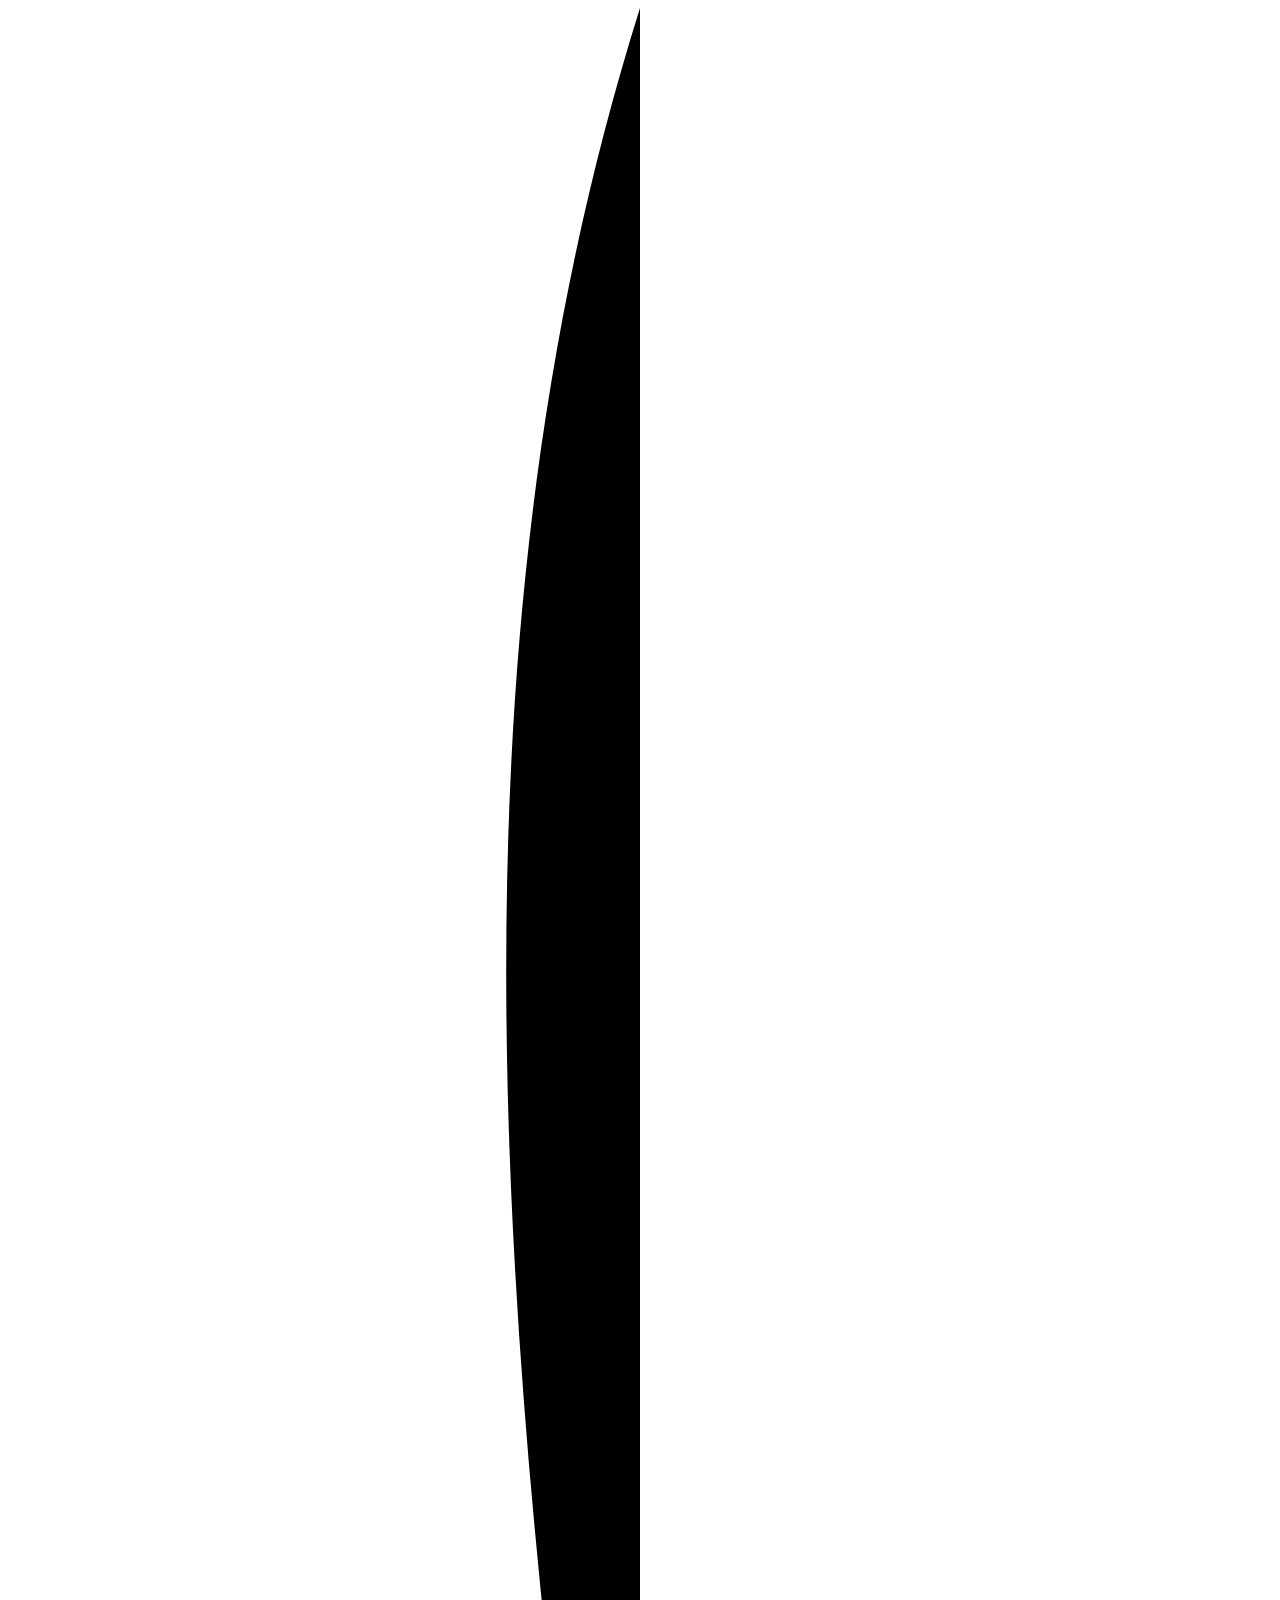
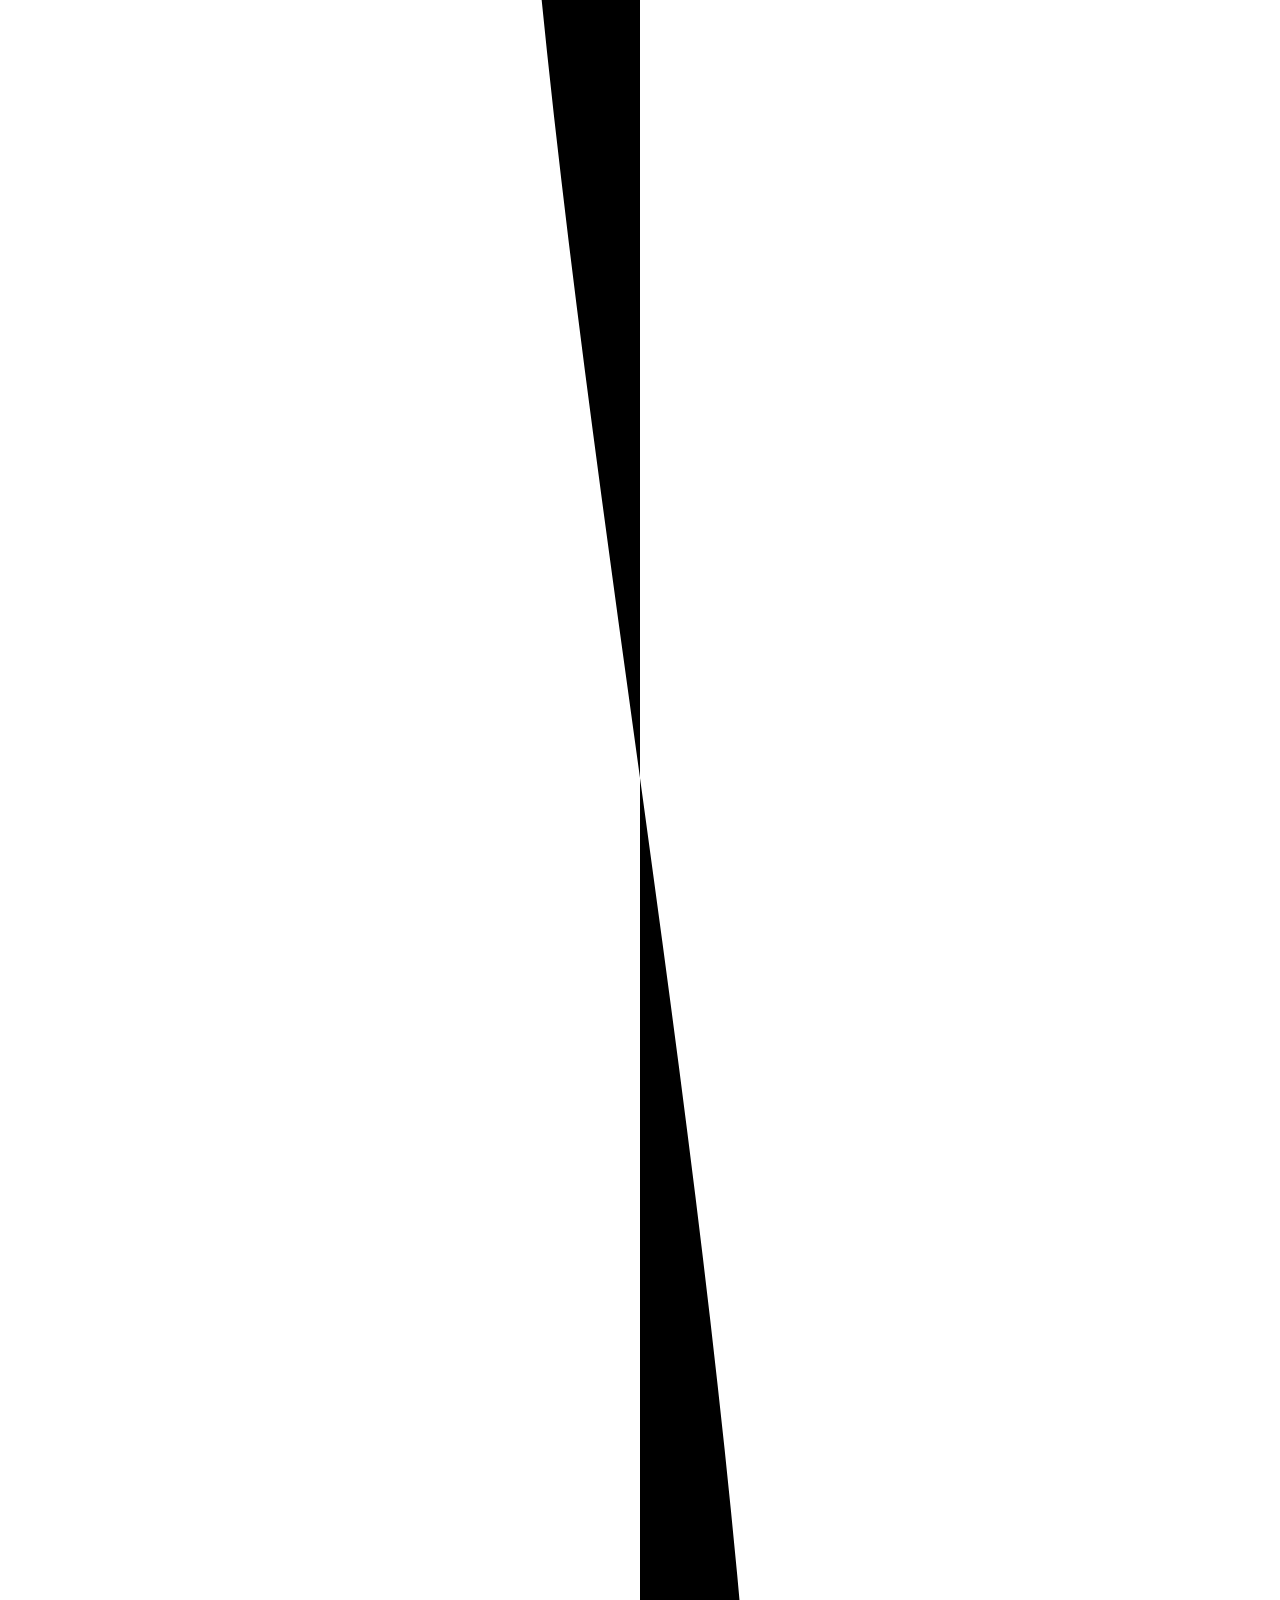
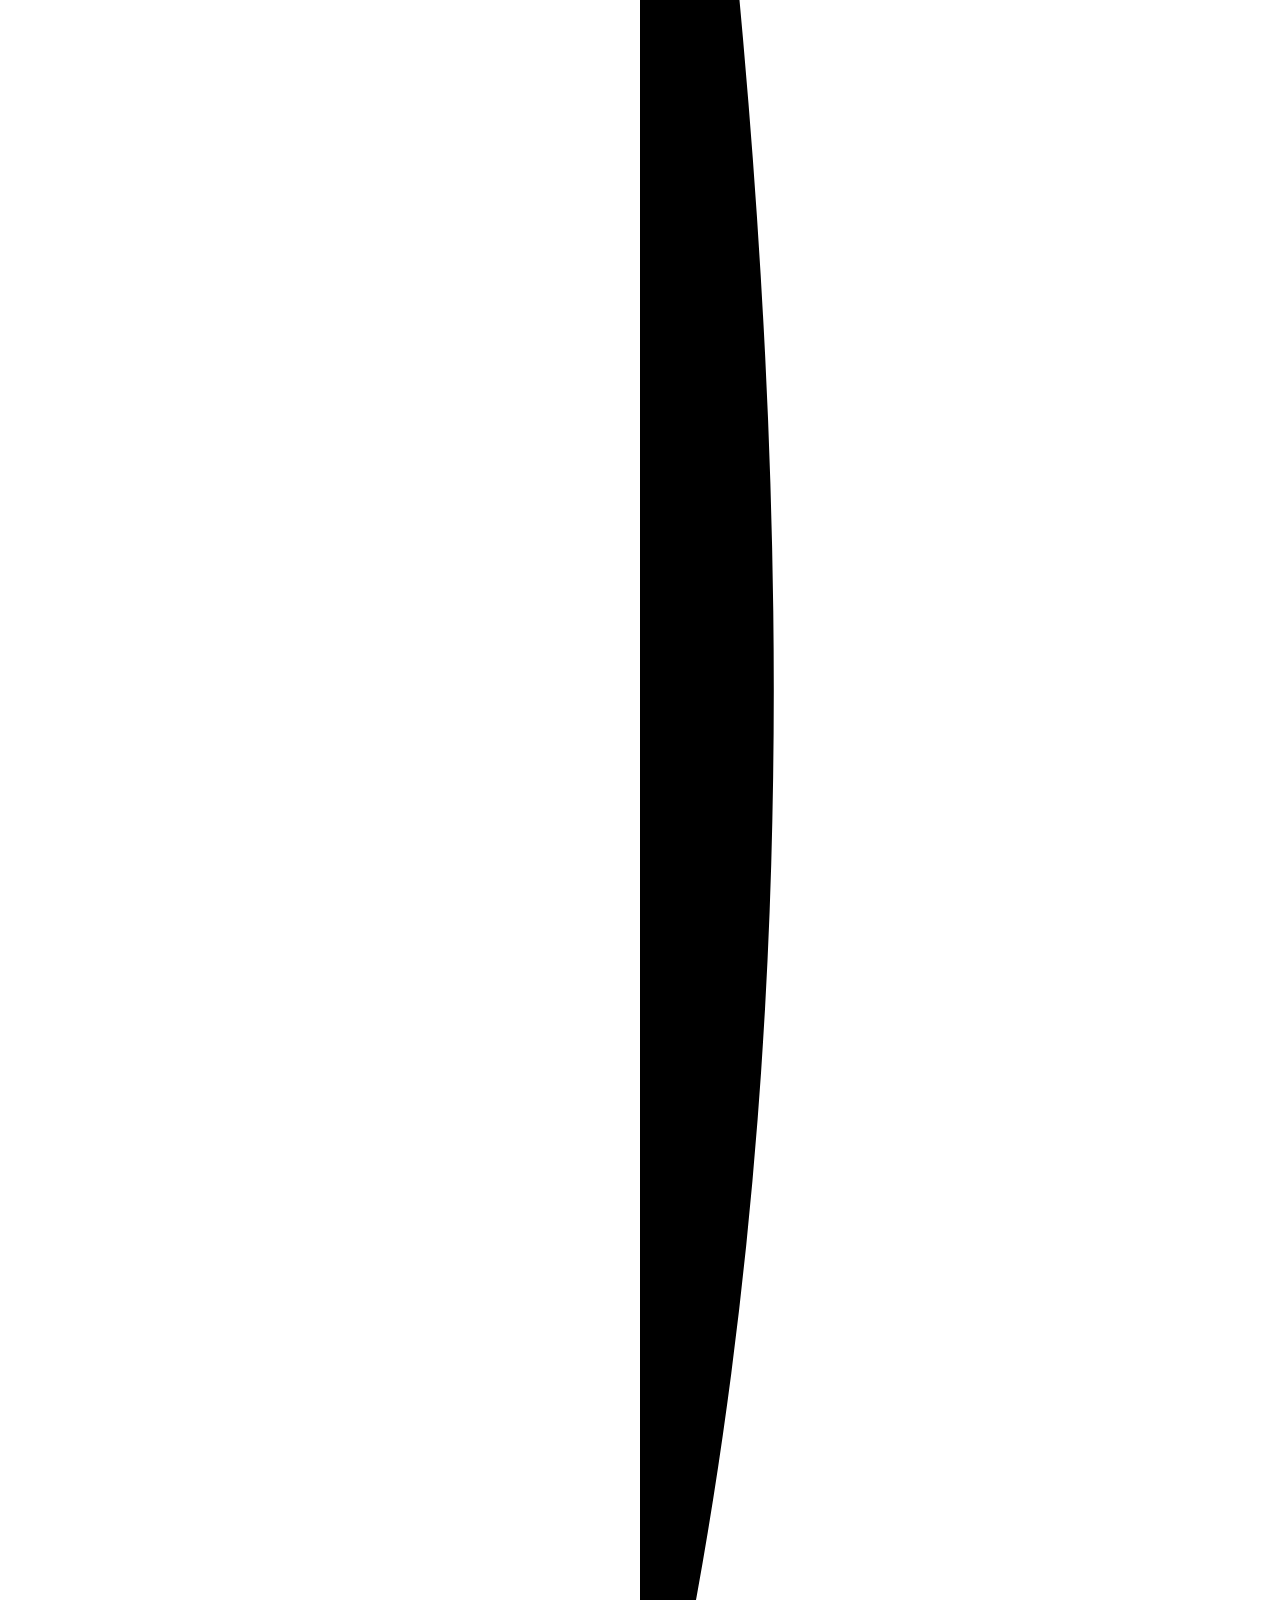
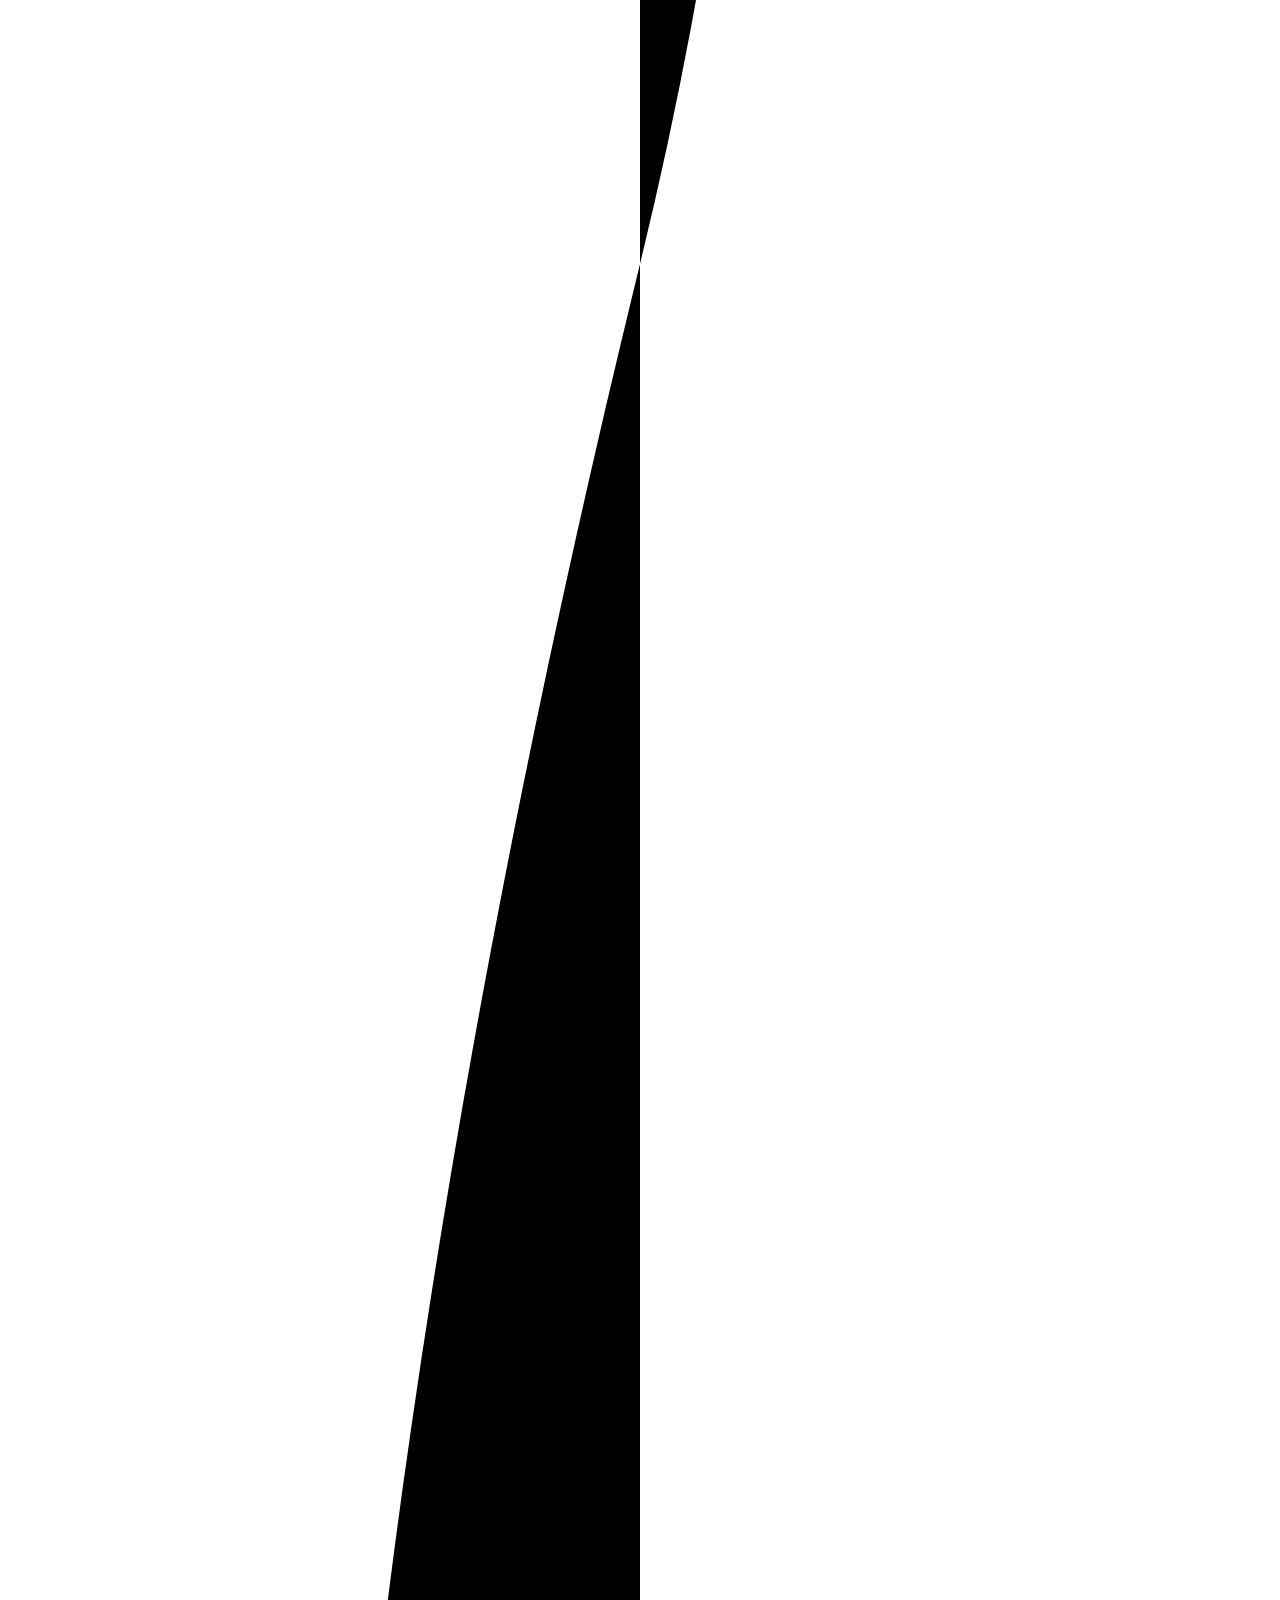
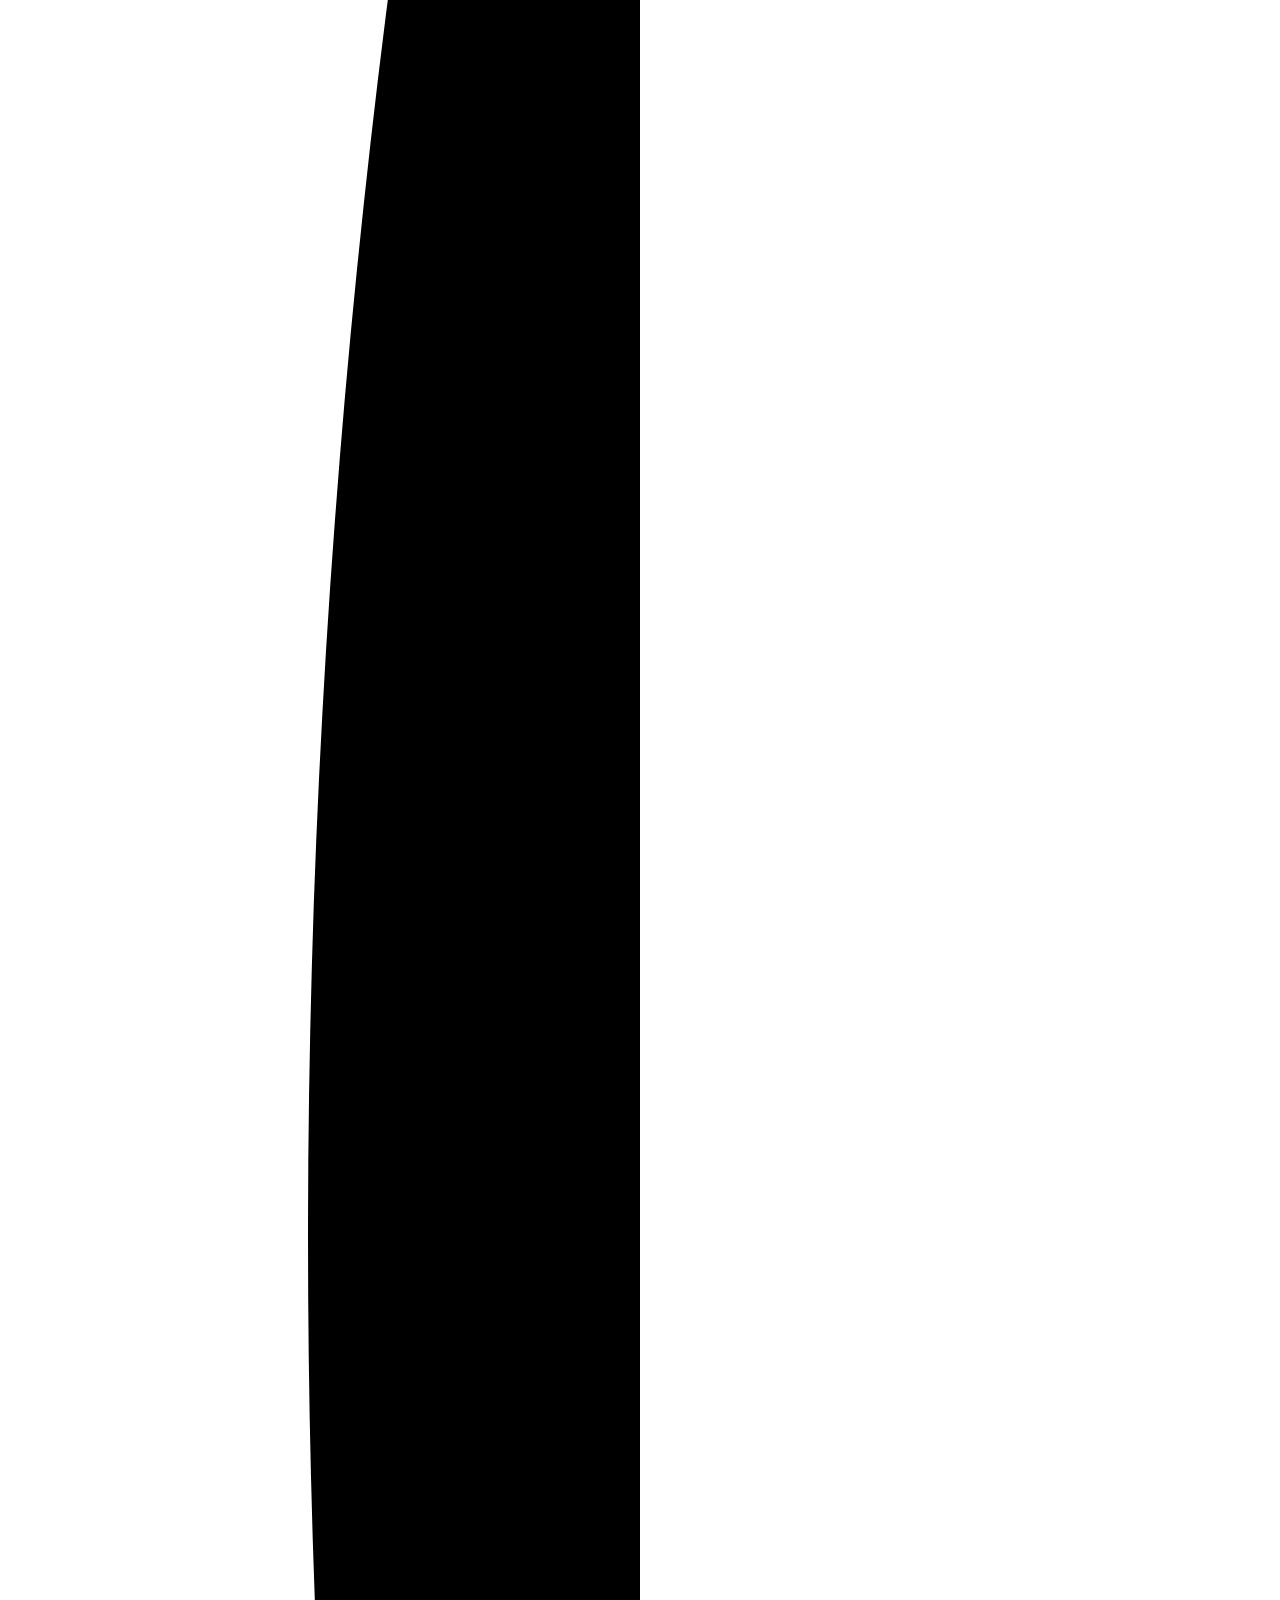
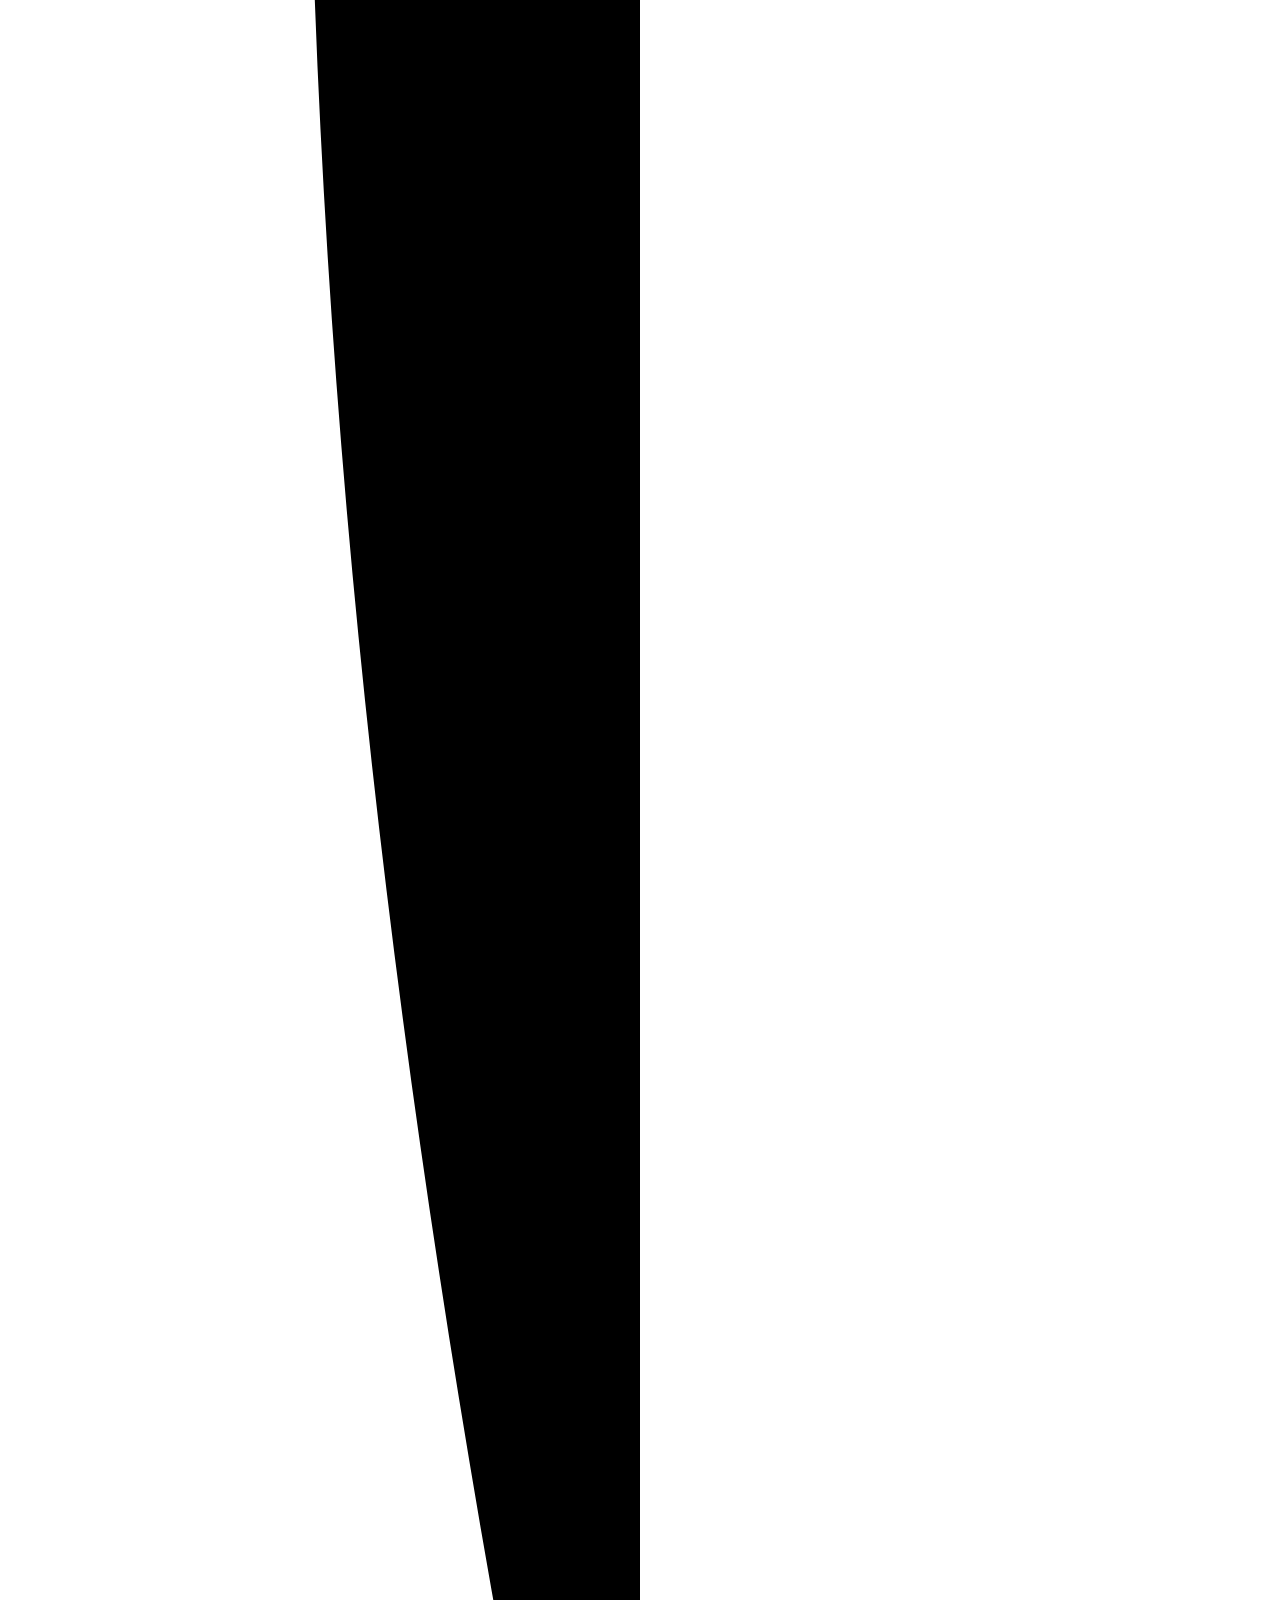
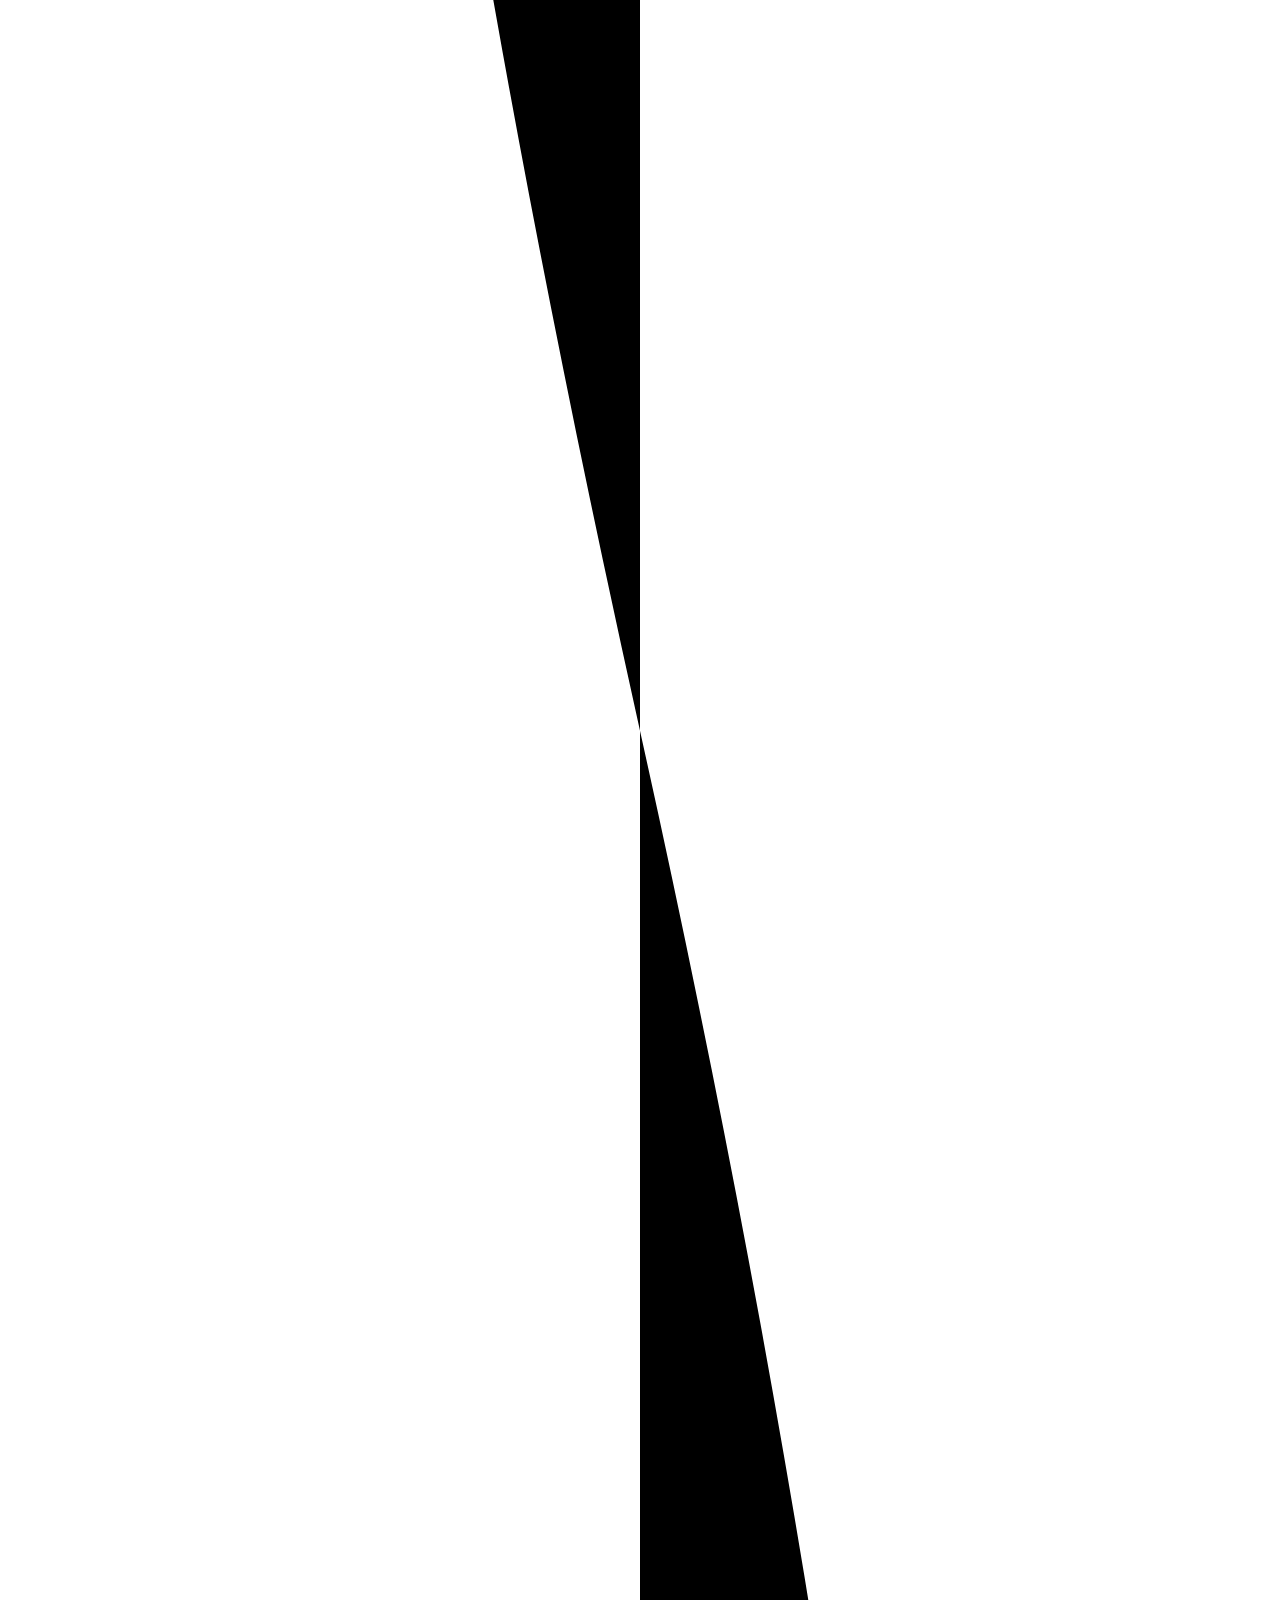
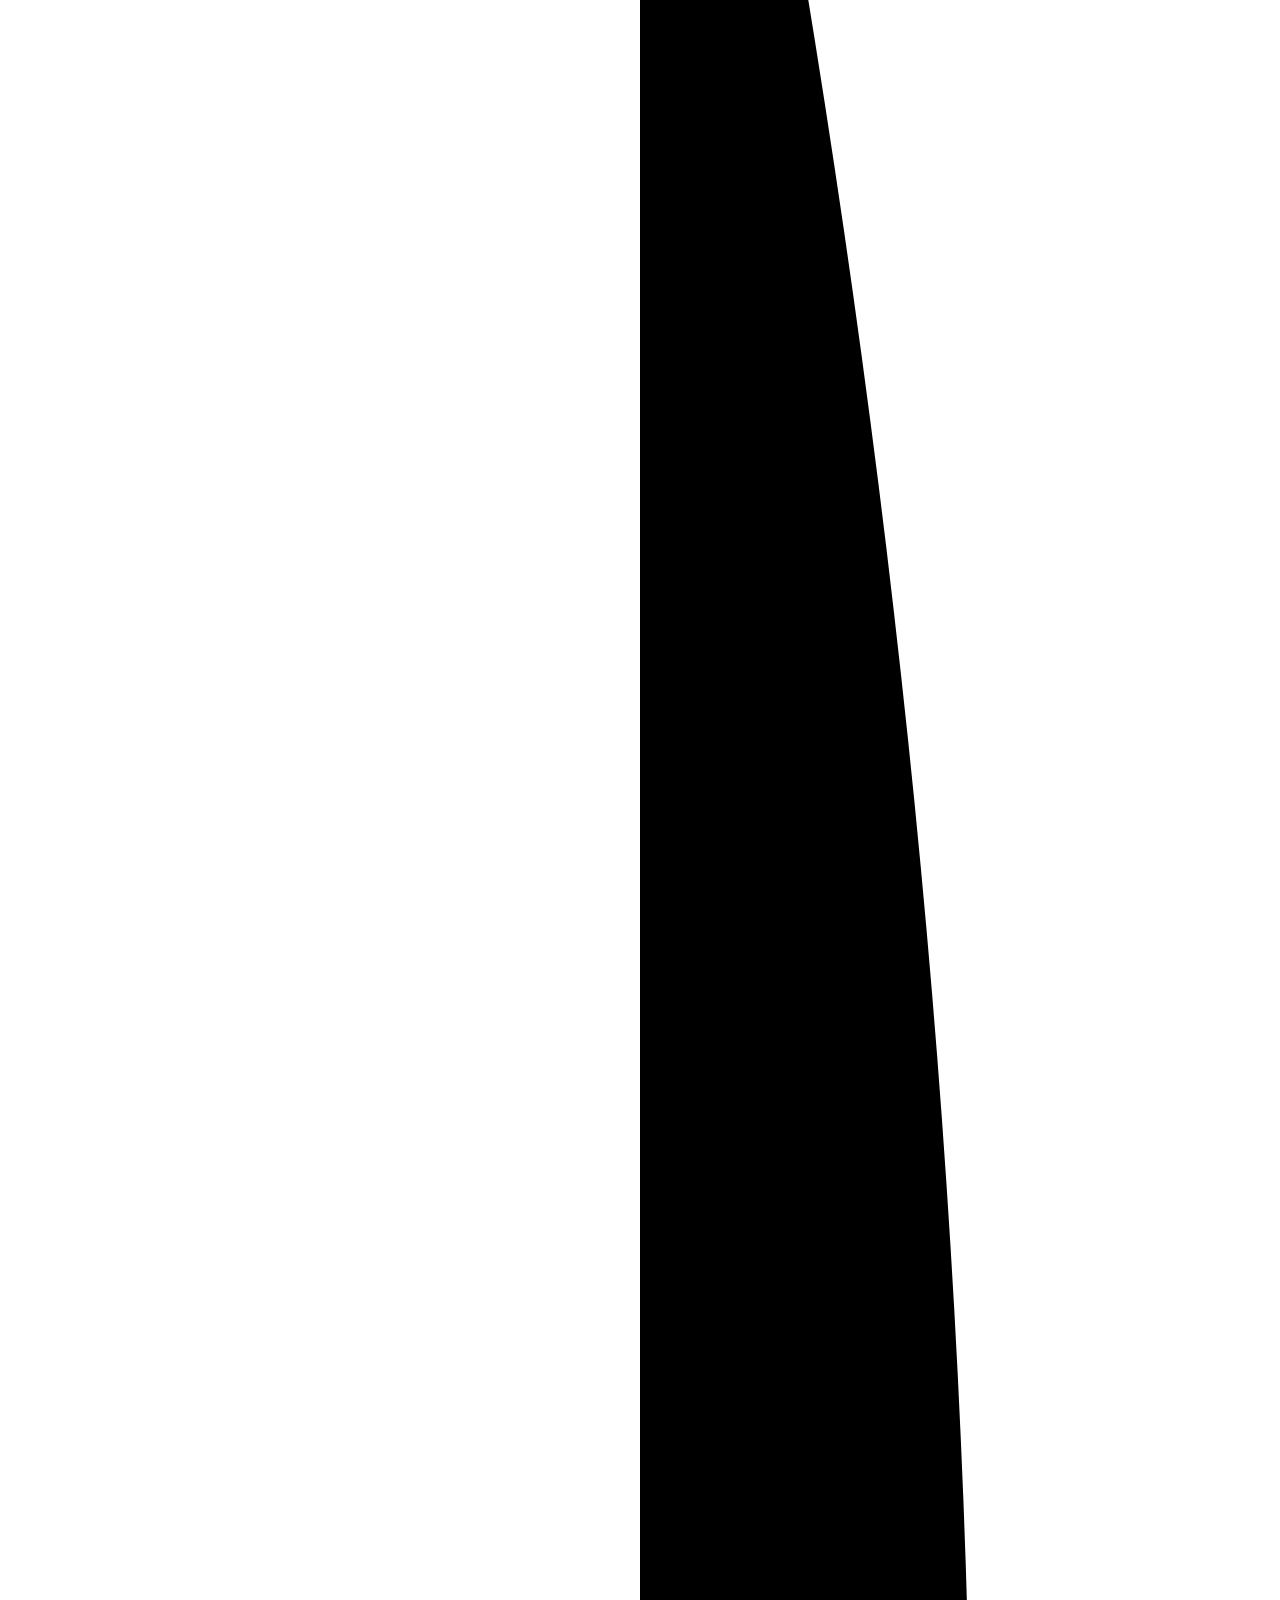
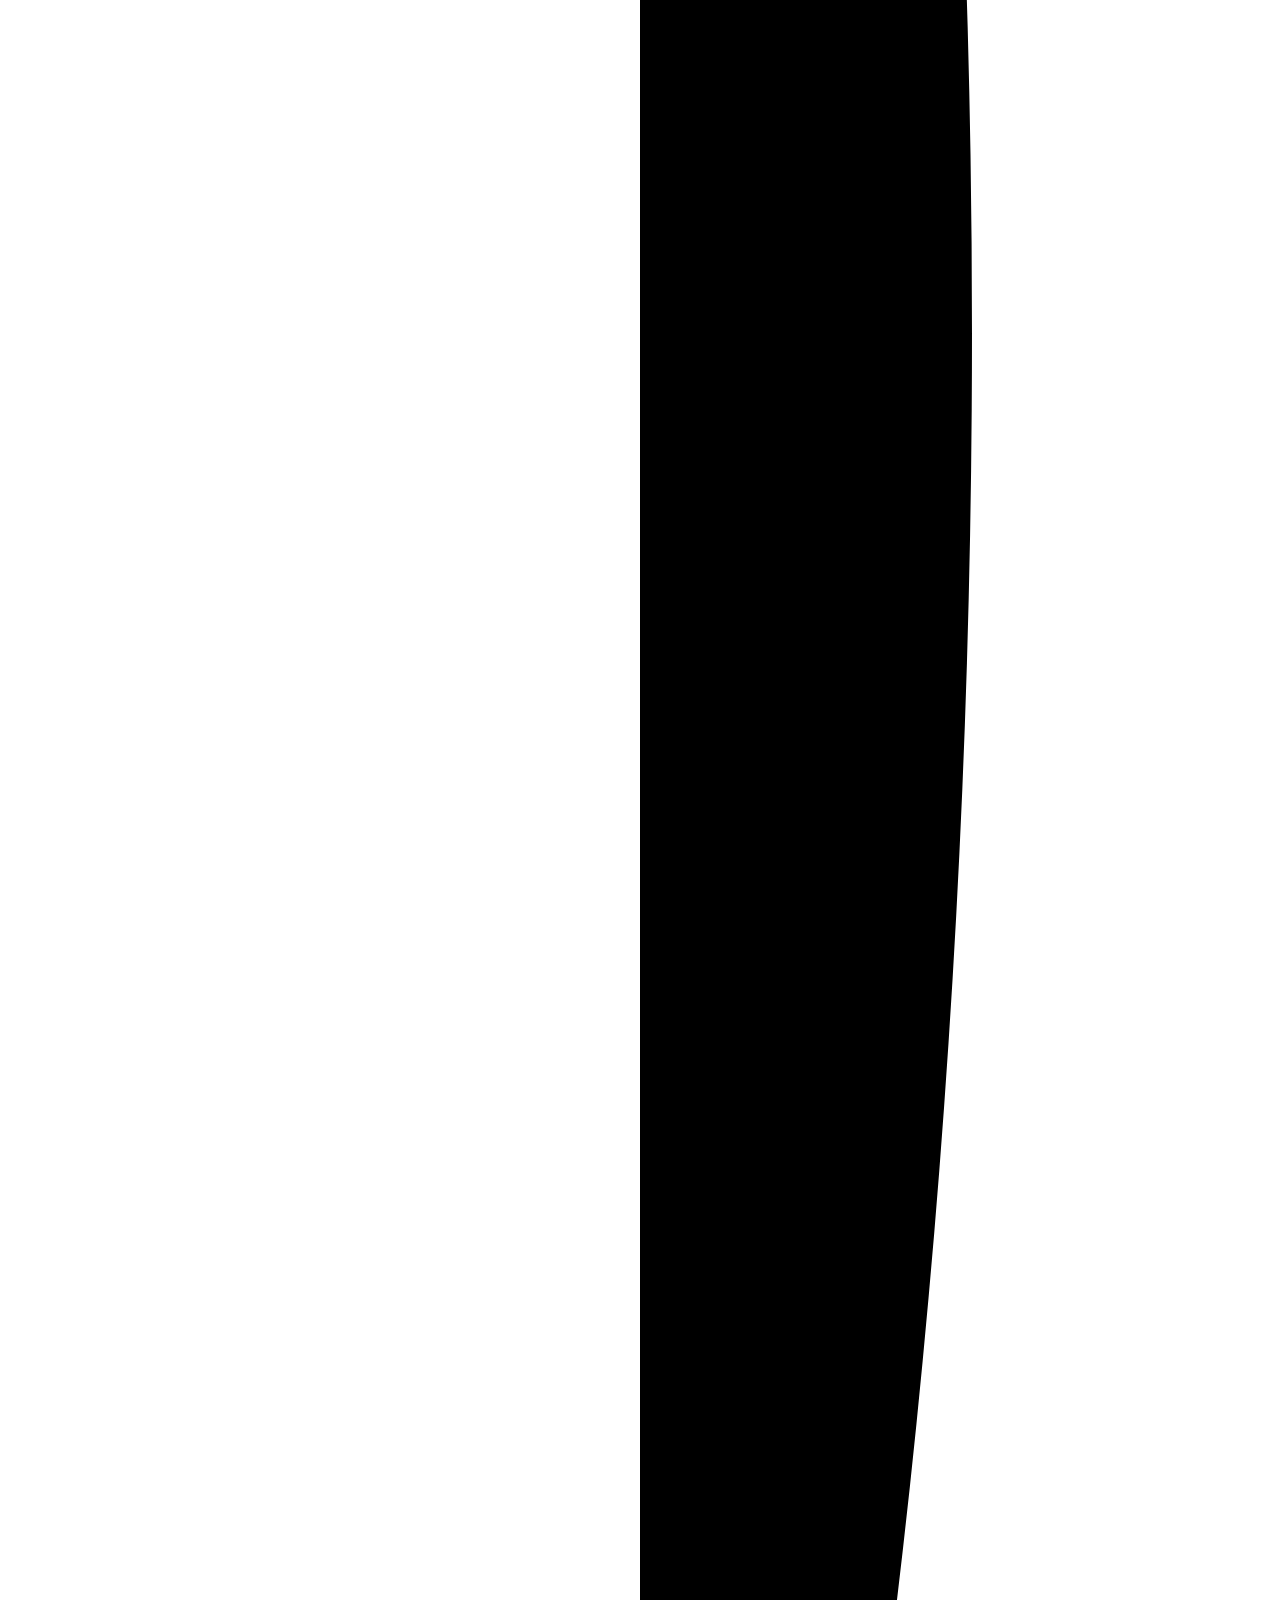
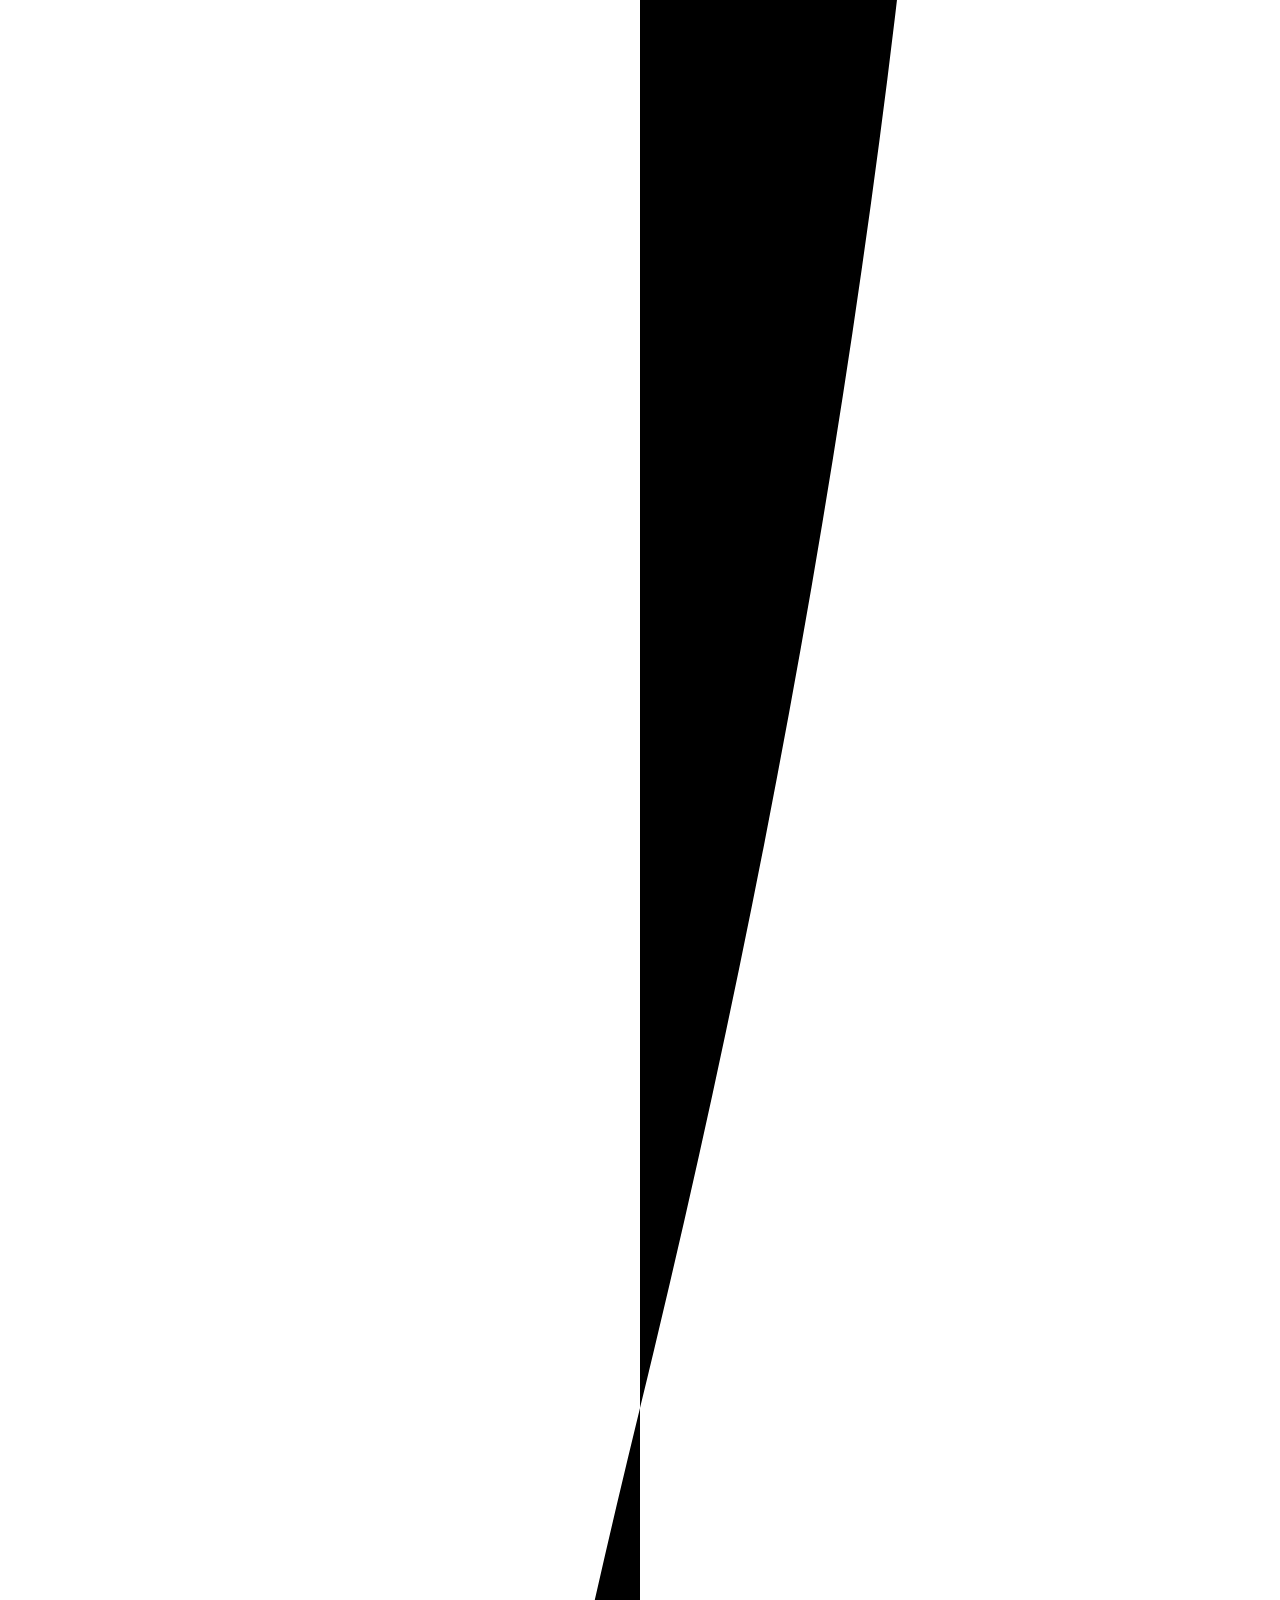
==== index.html @ bf812a59 "Add index.html" ====
<!doctype html>
<html lang="en-CA">
<head>
<meta charset="utf-8">
<meta name="robots" content="noindex, nofollow">
<meta name="viewport" content="width=device-width, initial-scale=1">
<title>Nutrition Coaching in Calgary | Rooted Nutrition</title>
<meta name="description" content="Personalized nutrition coaching in Calgary for weight, hormone health and nervous system regulation. In person or virtual. Book a free 20 minute call.">
<link rel="canonical" href="https://rootednutrition.co/">
<meta property="og:type" content="website">
<meta property="og:title" content="Nutrition Coaching in Calgary | Rooted Nutrition">
<meta property="og:description" content="Personalized nutrition coaching in Calgary for weight, hormone health and nervous system regulation. In person or virtual. Book a free 20 minute call.">
<meta property="og:url" content="https://rootednutrition.co/">
<meta property="og:locale" content="en_CA">
<meta property="og:site_name" content="Rooted Nutrition">
<meta property="og:image" content="https://rootednutrition.co/assets/img/og.jpg">
<meta property="og:image:width" content="1200">
<meta property="og:image:height" content="630">
<meta name="twitter:card" content="summary_large_image">
<meta name="theme-color" content="#1f4c25">
<link rel="icon" type="image/png" href="assets/img/favicon.png">
<script>document.documentElement.className = "js"; try { if (sessionStorage.getItem("rn-seen")) document.documentElement.className += " seen"; } catch (e) {}</script>
<link rel="preconnect" href="https://fonts.googleapis.com">
<link rel="preconnect" href="https://fonts.gstatic.com" crossorigin>
<link href="https://fonts.googleapis.com/css2?family=Fraunces:ital,opsz,wght,SOFT@0,9..144,300..700,0..100;1,9..144,300..700,0..100&family=Montserrat:wght@400;500;600;700&display=swap" rel="stylesheet">
<link rel="stylesheet" href="assets/css/site.css?v=1791506618">
<script type="application/ld+json">
{"@context": "https://schema.org", "@type": "LocalBusiness", "@id": "https://rootednutrition.co/#business", "name": "Rooted Nutrition",
 "description": "Personalized holistic nutrition coaching for weight management, hormone health and nervous system regulation. In person in Calgary or virtual.",
 "url": "https://rootednutrition.co/", "telephone": "+1-403-975-5525", "email": "info@rootednutrition.co",
 "address": {"@type": "PostalAddress", "streetAddress": "7777 Macleod Trail SW Unit 140", "addressLocality": "Calgary", "addressRegion": "AB", "addressCountry": "CA"},
 "areaServed": [{"@type": "City", "name": "Calgary"}, {"@type": "AdministrativeArea", "name": "Alberta"}],
 "founder": {"@type": "Person", "name": "Dayna Kadri", "jobTitle": "Certified Holistic Nutritional Consultant"},
 "sameAs": ["https://www.instagram.com/rootednutrition_co/", "https://stan.store/rootednutrition_co"]}
</script>
</head>
<body class="is-home">

<svg width="0" height="0" style="position:absolute" aria-hidden="true">
  <symbol id="leaf" viewBox="0 0 100 70"><path d="M2 62C4 28 34 4 98 2c-2 40-34 66-80 62-6 0-11-1-16-2z"/><path d="M10 60C40 44 66 26 92 8" fill="none" stroke="var(--leaf-vein, rgba(0,0,0,.18))" stroke-width="2.4" stroke-linecap="round"/></symbol>
  <symbol id="arrow" viewBox="0 0 24 24"><path d="M5 12h14M13 6l6 6-6 6" fill="none" stroke="currentColor" stroke-width="1.8" stroke-linecap="round" stroke-linejoin="round"/></symbol>
  <symbol id="check" viewBox="0 0 24 24"><path d="M5 12.5l4.5 4.5L19 7.5" fill="none" stroke="currentColor" stroke-width="2.2" stroke-linecap="round" stroke-linejoin="round"/></symbol>
</svg>

<div class="root" aria-hidden="true">
  <svg class="root__line" viewBox="0 0 60 1000" preserveAspectRatio="none"><path vector-effect="non-scaling-stroke" d="M30 0C8 70 52 150 30 240S10 400 30 490s22 170 0 260 -18 170 0 250"/></svg>
  <svg class="root__leaf root__leaf--1"><use href="#leaf"/></svg><svg class="root__leaf root__leaf--2"><use href="#leaf"/></svg><svg class="root__leaf root__leaf--3"><use href="#leaf"/></svg><svg class="root__leaf root__leaf--4"><use href="#leaf"/></svg><svg class="root__leaf root__leaf--5"><use href="#leaf"/></svg>
</div>
<div class="loader" aria-hidden="true"><img src="assets/img/logo.png" alt="" width="579" height="267"></div>
<a class="skip" href="#main">Skip to content</a>

<header class="nav">
  <i class="nav__progress" aria-hidden="true"></i>
  <div class="wrap nav__in">
    <a class="nav__logo" href="index.html" aria-label="Rooted Nutrition home"><img src="assets/img/logo-green-leaf.png" alt="Rooted Nutrition" width="591" height="278"></a>
    <nav class="nav__links" aria-label="Primary"><a href="the-rooted-approach/index.html">The Rooted Approach</a><a href="services/index.html">Services</a><a href="guides/index.html">Guides</a><a href="about/index.html">About</a><a href="pricing-faq/index.html">Pricing and FAQ</a></nav>
    <a class="btn btn--solid nav__cta magnetic" href="book/index.html" data-book>Book a free call</a>
    <button class="nav__burger" aria-label="Open menu" aria-expanded="false"><span></span><span></span></button>
  </div>
</header>

<main id="main">

<section class="hero" id="top">
  <div class="wrap hero__grid">
    <div class="hero__copy">
      <h1><span class="eyebrow" data-fade>Holistic nutrition coaching in Calgary and virtual</span><span data-split>Rooted in <em>nourishment,</em> regulated from <em>within.</em></span></h1>
      <p class="lede" data-fade>Personalized nutrition for weight, hormones and a calmer nervous system.</p>
      <div class="hero__cta" data-fade>
        <a class="btn btn--solid btn--lg magnetic" href="book/index.html" data-book>Book a free 20 minute call <svg><use href="#arrow"/></svg></a>
        <a class="btn btn--ghost btn--lg" href="https://stan.store/rootednutrition_co/p/free-cortisol-selfassessment-quiz-" target="_blank" rel="noopener">Take the stress quiz</a>
      </div>
      <ul class="hero__trust" data-fade>
        <li><strong>7 years</strong> in practice</li><li><strong>NNCP, CHNC</strong> certified</li><li><strong>In person</strong> or virtual</li>
      </ul>
    </div>
    <div class="stage" aria-hidden="true">
      <div class="stage__halo"></div>
      <div class="plate plate--main" data-spin=".1"><img src="https://images.unsplash.com/photo-1684160244466-b89ef03b7638?auto=format&fit=crop&w=760&h=760&q=72" alt="" decoding="async" width="760" height="760" style="scale:1.1;translate:0% 0%"></div>
      <div class="stage__orbit" data-spin=".06"><div class="plate orb orb--0" ><img src="https://images.unsplash.com/photo-1573066778058-03dbee2c5a0c?auto=format&fit=crop&w=360&h=360&q=72" alt="" decoding="async" width="360" height="360" style="scale:2.04;translate:-2% 3.5%"></div><div class="plate orb orb--1" ><img src="https://images.unsplash.com/photo-1706362099931-c76fa6ca67e3?auto=format&fit=crop&w=360&h=360&q=72" alt="" decoding="async" width="360" height="360" style="scale:1.32;translate:-1% 1%"></div><div class="plate orb orb--2" ><img src="https://images.unsplash.com/photo-1653192317885-b175cdd33f88?auto=format&fit=crop&w=360&h=360&q=72" alt="" decoding="async" width="360" height="360" style="scale:1.13;translate:0% -2%"></div></div>
      <div class="plate plate--bowl" data-spin="-.16" data-float="60"><img src="https://images.unsplash.com/photo-1729769218931-435e9a261149?auto=format&fit=crop&w=600&h=600&q=72" alt="" loading="lazy" decoding="async" width="600" height="600" style="scale:1.16;translate:0% 0%"></div>
      <svg class="stage__leaf stage__leaf--a" data-float="-70"><use href="#leaf"/></svg>
      <svg class="stage__leaf stage__leaf--b" data-float="90"><use href="#leaf"/></svg>
      <div class="chip"><span></span>Rooted in nourishment</div>
    </div>
  </div>
</section>
<div class="marquee" aria-hidden="true"><div class="marquee__track"><span>Weight management</span><span>Hormonal health</span><span>Digestive and gut health</span><span>Blood sugar regulation</span><span>Stress and nervous system</span><span>Energy and sleep</span><span>Healthy aging</span></div></div>


<section class="slice" data-slice>
  <div class="slice__stage">
    <p class="eyebrow slice__label">Beyond the meal plan</p>
    <div class="slice__text"><h2>If a calorie deficit was all it took, you would already be there.</h2><p>So we look deeper.</p></div>
    <div class="slice__fruit" aria-hidden="true"><div class="wedge wedge--tl"><img src="https://images.unsplash.com/photo-1573066778058-03dbee2c5a0c?auto=format&fit=crop&w=640&h=640&q=72" alt="" decoding="async" width="640" height="640" style="scale:2.04;translate:-2% 3.5%"></div><div class="wedge wedge--tr"><img src="https://images.unsplash.com/photo-1573066778058-03dbee2c5a0c?auto=format&fit=crop&w=640&h=640&q=72" alt="" decoding="async" width="640" height="640" style="scale:2.04;translate:-2% 3.5%"></div><div class="wedge wedge--bl"><img src="https://images.unsplash.com/photo-1573066778058-03dbee2c5a0c?auto=format&fit=crop&w=640&h=640&q=72" alt="" decoding="async" width="640" height="640" style="scale:2.04;translate:-2% 3.5%"></div><div class="wedge wedge--br"><img src="https://images.unsplash.com/photo-1573066778058-03dbee2c5a0c?auto=format&fit=crop&w=640&h=640&q=72" alt="" decoding="async" width="640" height="640" style="scale:2.04;translate:-2% 3.5%"></div><i class="slice__knife"></i><i class="slice__knife slice__knife--h"></i></div>
  </div>
</section>

<section class="approach" id="approach">
  <div class="wrap approach__grid">
    <div class="approach__copy">
      <p class="eyebrow eyebrow--light" data-fade>The Rooted Approach</p>
      <h2 data-split>Wellness is more than what you eat.</h2>
      <p data-fade>Nutrition, stress, your nervous system and your lifestyle are connected. We work on them together.</p>
      <p class="approach__detail" id="orbitText" aria-live="polite">Select an area to see how it fits.</p>
      <a class="btn btn--cream" href="the-rooted-approach/index.html" data-fade>Explore the approach <svg><use href="#arrow"/></svg></a>
    </div>
    <div class="orbit" role="group" aria-label="The four connected areas of the Rooted Approach" data-fade>
      <div class="orbit__ring"></div>
      <div class="plate orbit__core" data-spin=".12"><img src="https://images.unsplash.com/photo-1729769218931-435e9a261149?auto=format&fit=crop&w=700&h=700&q=72" alt="" decoding="async" width="700" height="700" style="scale:1.16;translate:0% 0%"></div>
      <button class="orbit__node orbit__node--n" data-t="What you eat, how much, and when. We look for what is missing first.">Nutrition</button>
      <button class="orbit__node orbit__node--e" data-t="Stress changes appetite, cravings and digestion. Your plan has to work on hard days too.">Stress</button>
      <button class="orbit__node orbit__node--s" data-t="A body that feels safe digests, sleeps and recovers better.">Nervous system</button>
      <button class="orbit__node orbit__node--w" data-t="Sleep, movement, work and family. Built around the life you actually live.">Lifestyle</button>
    </div>
  </div>
</section>

<section class="steps ">
  <div class="wrap">
    <div class="sec-head"><p class="eyebrow" data-fade>How we approach nutrition</p><h2 data-split>Three things we do differently</h2></div>
    <div class="steps__grid"><article class="step" data-card><span class="step__n">01</span><h3>Your goal, and what is in the way</h3><p>Nutrition, sleep, stress and lifestyle, looked at together.</p></article><article class="step" data-card><span class="step__n">02</span><h3>Less is not always more</h3><p>We find what is missing before taking anything away.</p></article><article class="step" data-card><span class="step__n">03</span><h3>Life happens. We make it work.</h3><p>No perfection required. Just steady progress.</p></article></div>
  </div>
</section>
<div class="roll" aria-hidden="true"><div class="plate roll__item roll__item--0" ><img src="https://images.unsplash.com/photo-1706362099931-c76fa6ca67e3?auto=format&fit=crop&w=420&h=420&q=72" alt="" loading="lazy" decoding="async" width="420" height="420" style="scale:1.32;translate:-1% 1%"></div><div class="plate roll__item roll__item--1" ><img src="https://images.unsplash.com/photo-1729769218931-435e9a261149?auto=format&fit=crop&w=420&h=420&q=72" alt="" loading="lazy" decoding="async" width="420" height="420" style="scale:1.16;translate:0% 0%"></div><div class="plate roll__item roll__item--2" ><img src="https://images.unsplash.com/photo-1653192317885-b175cdd33f88?auto=format&fit=crop&w=420&h=420&q=72" alt="" loading="lazy" decoding="async" width="420" height="420" style="scale:1.13;translate:0% -2%"></div><div class="plate roll__item roll__item--3" ><img src="https://images.unsplash.com/photo-1684160244466-b89ef03b7638?auto=format&fit=crop&w=420&h=420&q=72" alt="" loading="lazy" decoding="async" width="420" height="420" style="scale:1.1;translate:0% 0%"></div><div class="plate roll__item roll__item--4" ><img src="https://images.unsplash.com/photo-1756361945824-a56f4e1aa5ac?auto=format&fit=crop&w=420&h=420&q=72" alt="" loading="lazy" decoding="async" width="420" height="420" style="scale:1.56;translate:8.5% -3%"></div></div>

<section class="support" id="support">
  <div class="wrap support__grid">
    <div class="support__intro">
      <p class="eyebrow" data-fade>What may need support</p>
      <h2 data-split>Where would you like to start?</h2>
      <div class="support__result" id="supportResult" aria-live="polite" data-fade>
        <p class="support__count"><span id="supportCount">0</span> selected</p>
        <p id="supportMsg">Tap anything that sounds like you.</p>
        <a class="btn btn--solid magnetic" href="book/index.html" data-book>Book an initial assessment <svg><use href="#arrow"/></svg></a>
      </div>
    </div>
    <div class="support__list"><button class="pick" aria-pressed="false" data-m="meal structure and protein" data-card><span class="pick__box"><svg><use href="#check"/></svg></span><b>Weight management and metabolic health</b></button><button class="pick" aria-pressed="false" data-m="the patterns that influence your hormones" data-card><span class="pick__box"><svg><use href="#check"/></svg></span><b>Hormonal health</b></button><button class="pick" aria-pressed="false" data-m="how your digestion responds to what and when you eat" data-card><span class="pick__box"><svg><use href="#check"/></svg></span><b>Digestive and gut health</b></button><button class="pick" aria-pressed="false" data-m="balanced meals for steadier energy" data-card><span class="pick__box"><svg><use href="#check"/></svg></span><b>Blood sugar regulation</b></button><button class="pick" aria-pressed="false" data-m="daily practices that calm your system" data-card><span class="pick__box"><svg><use href="#check"/></svg></span><b>Stress and nervous system regulation</b></button><button class="pick" aria-pressed="false" data-m="evening routines and meal timing" data-card><span class="pick__box"><svg><use href="#check"/></svg></span><b>Energy and sleep</b></button><button class="pick" aria-pressed="false" data-m="foundations for strength and vitality" data-card><span class="pick__box"><svg><use href="#check"/></svg></span><b>Healthy aging and longevity</b></button></div>
  </div>
</section>

<section class="services ">
  <div class="wrap">
    <div class="sec-head"><p class="eyebrow" data-fade>Ways to work together</p><h2 data-split>Start with a clear picture</h2></div>
    
<div class="services__grid">
  <article class="card" data-card>
    <span class="card__tag">Step one</span><h3>Initial Assessment</h3>
    <p>A deep dive into your health history, nutrition and goals.</p>
    <div class="card__inc"><span>Included</span><b>The Rooted Kickstart</b><p>Your foundation meal plan.</p></div>
    <p class="card__price"><b>$140</b> · 60 minutes</p>
    <a class="btn btn--solid" href="services/initial-assessment/index.html">See what is included</a>
  </article>
  <article class="card card--feature" data-card>
    <span class="card__tag">The next step</span><h3>1:1 Coaching</h3>
    <p>Targeted support toward a specific goal.</p>
    <ul class="card__list"><li><svg><use href="#check"/></svg>Weekly or biweekly</li><li><svg><use href="#check"/></svg>Three month bundle</li><li><svg><use href="#check"/></svg>Virtual or in person</li></ul>
    <a class="btn btn--cream" href="services/one-on-one-coaching/index.html">How coaching works</a>
  </article>
  <article class="card" data-card>
    <span class="card__tag">For groups and teams</span><h3>Workshops and Corporate Wellness</h3>
    <p>Women's health workshops and workplace lunch and learns.</p>
    <ul class="card__list"><li><svg><use href="#check"/></svg>Nutrition and hormones</li><li><svg><use href="#check"/></svg>Stress and weight management</li></ul>
    <a class="btn btn--ghost" href="workshops-corporate-wellness/index.html">Explore sessions</a>
  </article>
</div>
  </div>
</section>

<section class="shop" id="shop">
  <div class="wrap shop__head"><div><p class="eyebrow" data-fade>Guides and programs</p><h2 data-split>Start on your own time</h2></div>
    <a class="link" href="guides/index.html" data-fade>See all guides <svg><use href="#arrow"/></svg></a></div>
  <div class="shop__rail" data-drag><a class="prod" href="https://stan.store/rootednutrition_co/p/get-the-rooted-reset" target="_blank" rel="noopener" data-card>
      <div class="prod__img"><img src="https://assets.stanwith.me/live/msc/27889824/jav2q/rootedsignaturepicture.jpg" alt="The 28-Day Rooted Reset" loading="lazy" decoding="async" width="600" height="600"></div>
      <p class="prod__tag">Signature program</p><h3>The 28-Day Rooted Reset</h3><span class="prod__price">CA$79.99</span></a><a class="prod" href="https://stan.store/rootednutrition_co/p/get-the-7day-cortisol-reset-now" target="_blank" rel="noopener" data-card>
      <div class="prod__img"><img src="https://assets.stanwith.me/live/msc/27889824/cmu7v/stanmealplancover.jpg" alt="The 7-Day Rooted Kickstart Plan" loading="lazy" decoding="async" width="600" height="600"></div>
      <p class="prod__tag">Signature program</p><h3>The 7-Day Rooted Kickstart Plan</h3><span class="prod__price">CA$27.99</span></a><a class="prod" href="https://stan.store/rootednutrition_co/p/30-nervous-system--stress-reducing-recipes" target="_blank" rel="noopener" data-card>
      <div class="prod__img"><img src="https://assets.stanwith.me/live/msc/27889824/nfkq8/raspberrychiaseedpudding.jpg" alt="30 Stress Supporting Recipes" loading="lazy" decoding="async" width="600" height="600"></div>
      <p class="prod__tag">Recipes</p><h3>30 Stress Supporting Recipes</h3><span class="prod__price">CA$32.99</span></a><a class="prod" href="https://stan.store/rootednutrition_co/p/get-my-core-10-supplement-guide-" target="_blank" rel="noopener" data-card>
      <div class="prod__img"><img src="https://assets.stanwith.me/live/msc/27889824/jy1u3/ineedapictureofsupplementsinajarinakitchenonthecounterbutgivemeabeigetonedkitchennolabelonthejar.png" alt="Core 10: Stress Supplement Guidebook" loading="lazy" decoding="async" width="600" height="600"></div>
      <p class="prod__tag">Guidebook</p><h3>Core 10: Stress Supplement Guidebook</h3><span class="prod__price">CA$21.99</span></a><a class="prod" href="https://stan.store/rootednutrition_co/p/free-cortisol-selfassessment-quiz-" target="_blank" rel="noopener" data-card>
      <div class="prod__img"><img src="https://assets.stanwith.me/live/msc/27889824/ijp3z/stressquiz.jpg" alt="Stress Self-Assessment Quiz" loading="lazy" decoding="async" width="600" height="600"></div>
      <p class="prod__tag">Free</p><h3>Stress Self-Assessment Quiz</h3><span class="prod__price prod__price--free">Free</span></a><a class="prod" href="https://stan.store/rootednutrition_co/p/get-my-stress-symptom-checklist" target="_blank" rel="noopener" data-card>
      <div class="prod__img"><img src="https://assets.stanwith.me/live/msc/27889824/oesd9/selfcarecheklist.jpg" alt="Stress Symptom Checklist" loading="lazy" decoding="async" width="600" height="600"></div>
      <p class="prod__tag">Free</p><h3>Stress Symptom Checklist</h3><span class="prod__price prod__price--free">Free</span></a></div>
</section>

<section class="dayna" id="dayna">
  <div class="wrap dayna__grid">
    <div class="dayna__photo" data-fade>
      <div class="dayna__frame"><img src="https://assets.stanwith.me/live/msc/27889824/6yuxg/3f9d9f35d55f41398e80d1e132ebe7e11201a.jpeg" alt="Dayna Kadri, founder of Rooted Nutrition" width="553" height="553" loading="lazy"></div>
      <svg class="dayna__leaf" aria-hidden="true" data-float="-50"><use href="#leaf"/></svg>
    </div>
    <div class="dayna__copy">
      <p class="eyebrow eyebrow--light" data-fade>Meet your nutrition practitioner</p>
      <h2 data-split>Dayna Kadri</h2>
      <p class="dayna__creds" data-fade>Founder · NNCP · CHNC</p>
      <p data-fade>Seven years helping clients make lasting changes through nutrition and lifestyle support, without extreme restriction or fad diets.</p>
      <a class="btn btn--cream magnetic" href="about/index.html" data-fade>More about Dayna <svg><use href="#arrow"/></svg></a>
    </div>
  </div>
</section>

<section class="slice" data-slice>
  <div class="slice__stage">
    <p class="eyebrow slice__label">In her words</p>
    <div class="slice__text"><h2>Understand your body. Nourish your needs. Create lasting change.</h2><p>Dayna Kadri</p></div>
    <div class="slice__fruit" aria-hidden="true"><div class="wedge wedge--tl"><img src="https://images.unsplash.com/photo-1706362099931-c76fa6ca67e3?auto=format&fit=crop&w=640&h=640&q=72" alt="" decoding="async" width="640" height="640" style="scale:1.32;translate:-1% 1%"></div><div class="wedge wedge--tr"><img src="https://images.unsplash.com/photo-1706362099931-c76fa6ca67e3?auto=format&fit=crop&w=640&h=640&q=72" alt="" decoding="async" width="640" height="640" style="scale:1.32;translate:-1% 1%"></div><div class="wedge wedge--bl"><img src="https://images.unsplash.com/photo-1706362099931-c76fa6ca67e3?auto=format&fit=crop&w=640&h=640&q=72" alt="" decoding="async" width="640" height="640" style="scale:1.32;translate:-1% 1%"></div><div class="wedge wedge--br"><img src="https://images.unsplash.com/photo-1706362099931-c76fa6ca67e3?auto=format&fit=crop&w=640&h=640&q=72" alt="" decoding="async" width="640" height="640" style="scale:1.32;translate:-1% 1%"></div><i class="slice__knife"></i><i class="slice__knife slice__knife--h"></i></div>
  </div>
</section>

<section class="faq" id="faq">
  <div class="wrap faq__grid">
    <div><p class="eyebrow" data-fade>Good to know</p><h2 data-split>Questions, answered</h2>
      <a class="link" href="mailto:info@rootednutrition.co" data-fade>info@rootednutrition.co <svg><use href="#arrow"/></svg></a></div>
    <div class="faq__list" data-fade><details><summary>Is there a free first call?</summary><div><p>Yes. A complimentary 20 minute call to talk about your goals and see if it is the right fit.</p></div></details><details><summary>Do you offer virtual sessions?</summary><div><p>Yes. Choose virtual or in person in Calgary when you book.</p></div></details><details><summary>What happens in the initial assessment?</summary><div><p>A full look at your health history, nutrition, lifestyle and goals. It includes The Rooted Kickstart, your foundation meal plan.</p></div></details><details><summary>Will I be put on a strict diet?</summary><div><p>No. Recommendations are based on what you need, not the latest diet trend.</p></div></details></div>
  </div>
</section>

<section class="book" id="book">
  <div class="plate book__plate" data-spin=".14"><img src="https://images.unsplash.com/photo-1684160244466-b89ef03b7638?auto=format&fit=crop&w=760&h=760&q=72" alt="" loading="lazy" decoding="async" width="760" height="760" style="scale:1.1;translate:0% 0%"></div>
  <div class="wrap book__grid"><div class="book__copy">
    <p class="eyebrow eyebrow--light" data-fade>Take the first step</p>
    <h2 data-split>Stop guessing. Start from the root up.</h2>
    <div class="book__cta" data-fade>
      <a class="btn btn--cream btn--lg magnetic" href="book/index.html" data-book>Book your free call <svg><use href="#arrow"/></svg></a>
      <a class="btn btn--outline btn--lg" href="tel:+14039755525">403-975-5525</a>
    </div>
  </div></div>
</section>
</main>

<footer class="foot">
  <div class="wrap foot__in">
    <img class="foot__logo" src="assets/img/logo.png" alt="Rooted Nutrition" width="579" height="267" loading="lazy">
    <div class="foot__cols">
      <div><h4>Explore</h4><a href="the-rooted-approach/index.html">The Rooted Approach</a><a href="services/index.html">Services</a><a href="guides/index.html">Guides</a><a href="about/index.html">About</a><a href="pricing-faq/index.html">Pricing and FAQ</a><a href="book/index.html">Book</a></div>
      <div><h4>Support for</h4><a href="weight-management-nutrition/index.html">Weight management</a><a href="hormone-health-nutrition/index.html">Hormone health</a><a href="gut-health-nutrition/index.html">Gut health</a><a href="nervous-system-stress-nutrition/index.html">Stress and nervous system</a><a href="virtual-nutrition-coaching/index.html">Virtual coaching</a><a href="workshops-corporate-wellness/index.html">Workshops and corporate</a></div>
      <div><h4>Visit and connect</h4>
        <a href="https://www.google.com/maps/search/?api=1&query=7777+Macleod+Trail+SW+Unit+140+Calgary+AB" target="_blank" rel="noopener">7777 Macleod Trail SW, Unit 140, Calgary</a>
        <a href="tel:+14039755525">403-975-5525</a><a href="mailto:info@rootednutrition.co">info@rootednutrition.co</a>
        <a href="https://www.instagram.com/rootednutrition_co/" target="_blank" rel="noopener">@rootednutrition_co</a></div>
    </div>
    <p class="foot__legal">Rooted Nutrition provides nutrition and lifestyle education and support. It does not diagnose or treat medical conditions and is not a substitute for care from your physician.</p>
    <p class="foot__copy">© <span id="yr">2026</span> Rooted Nutrition · Calgary, Alberta</p>
    <p class="foot__credit">Made with <a href="https://grippycode.com" target="_blank" rel="noopener">Grippy Code</a></p>
  </div>
</footer>

<a class="sticky-book" href="book/index.html" data-book>Book a free call</a>

<script src="https://cdnjs.cloudflare.com/ajax/libs/gsap/3.12.5/gsap.min.js" defer></script>
<script src="https://cdnjs.cloudflare.com/ajax/libs/gsap/3.12.5/ScrollTrigger.min.js" defer></script>
<script src="assets/js/site.js?v=1791506618" defer></script>
</body>
</html>
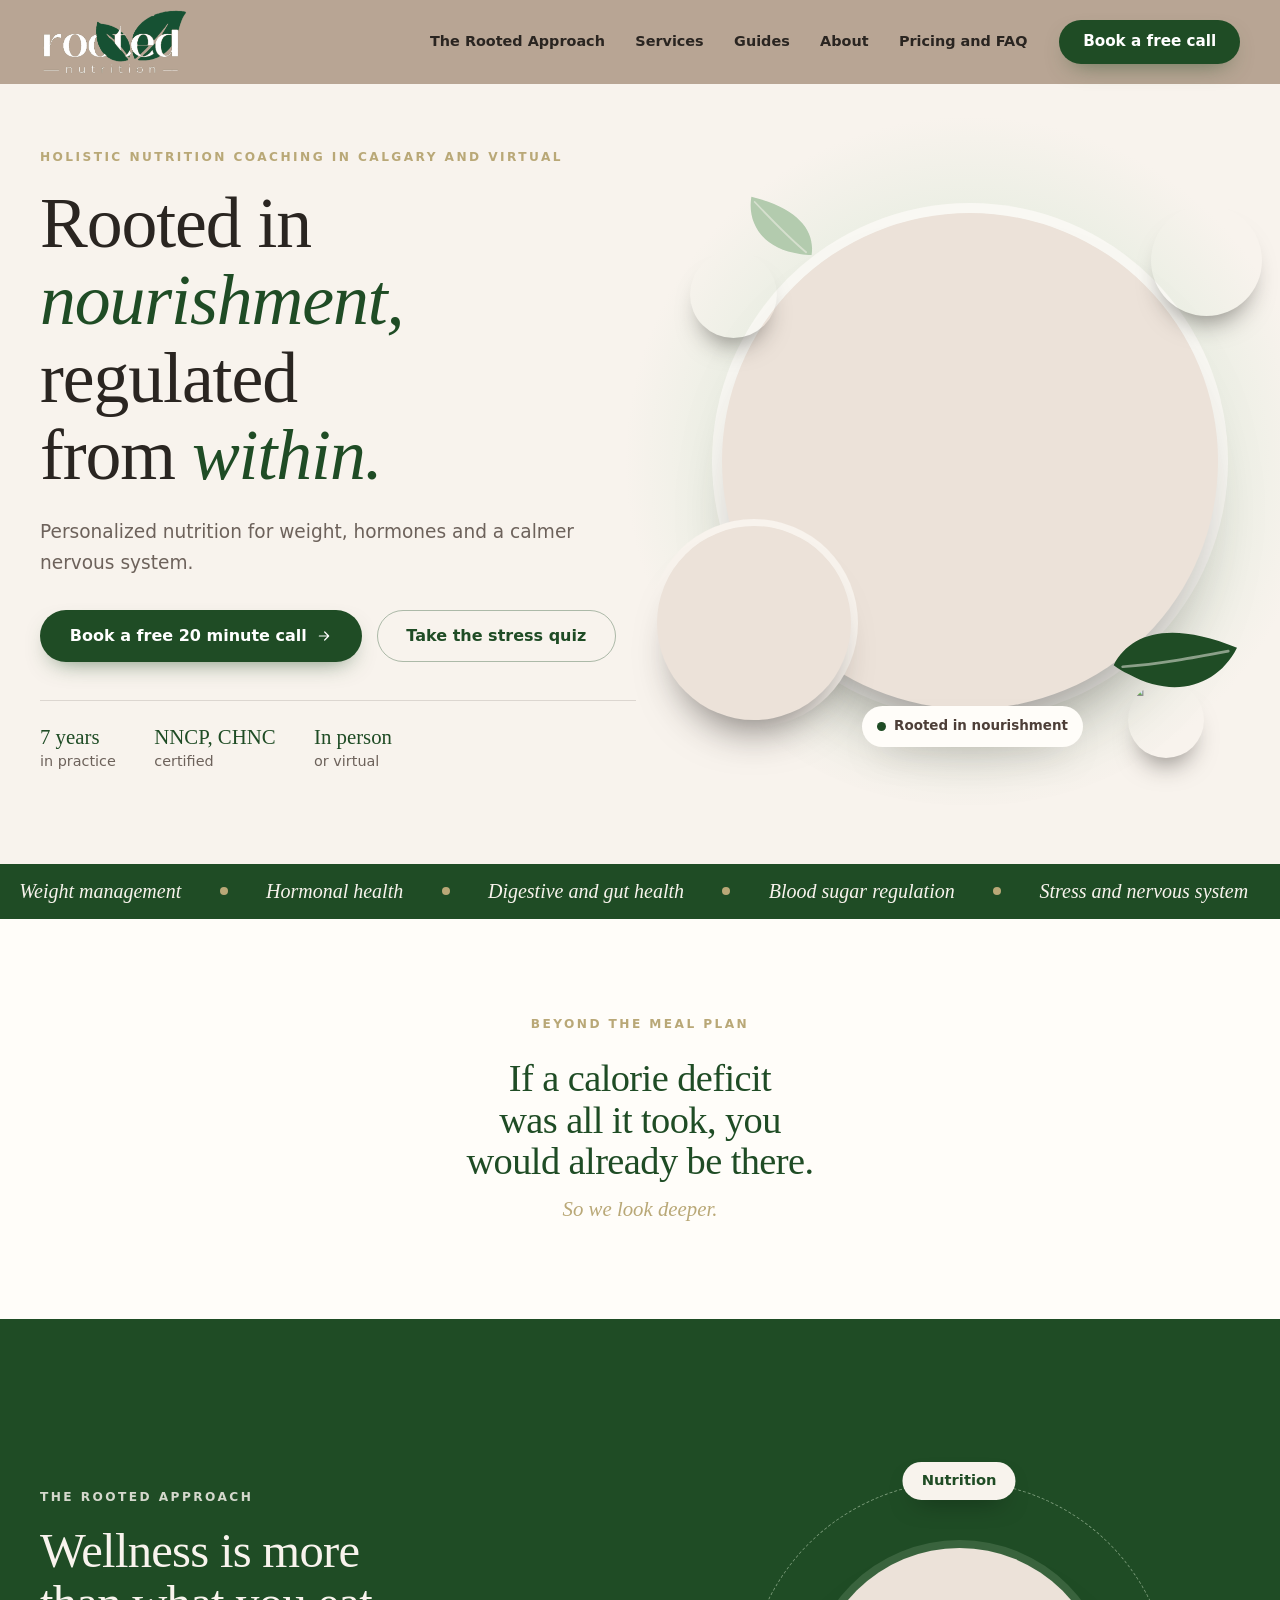
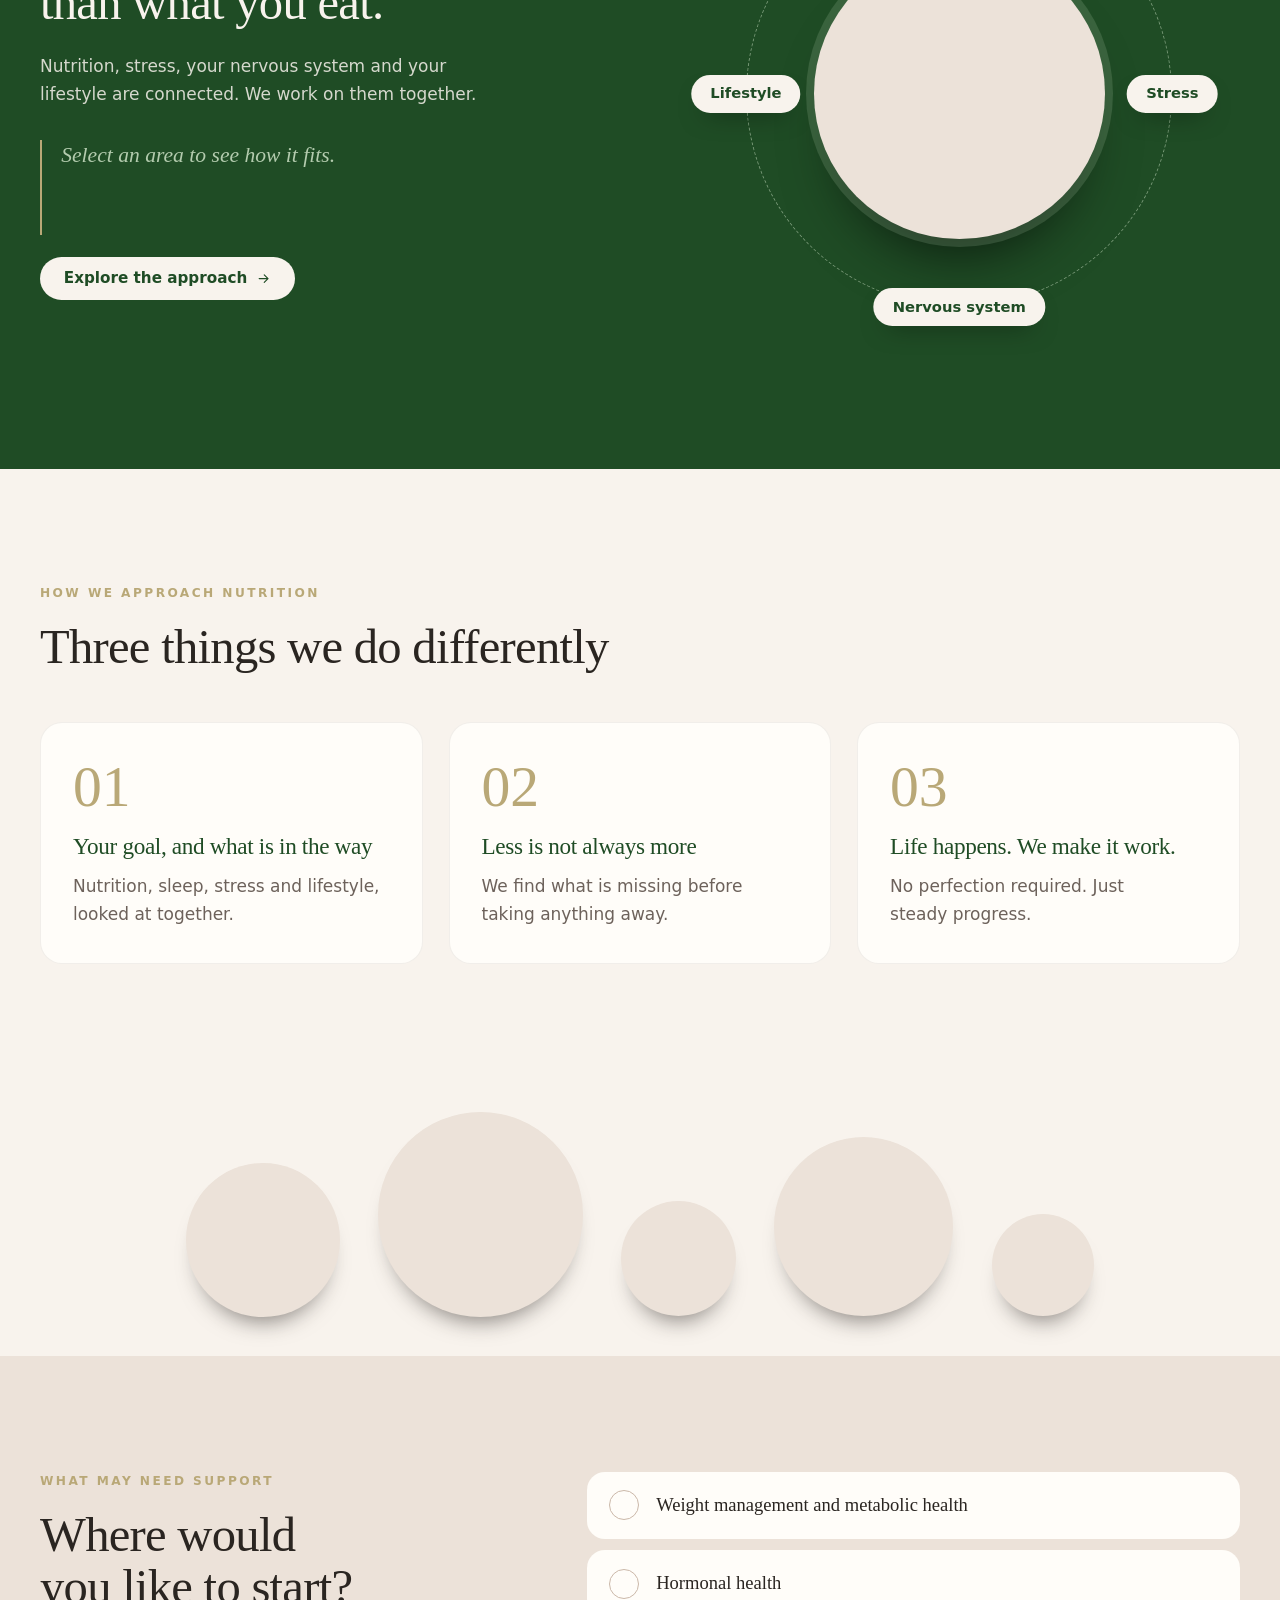
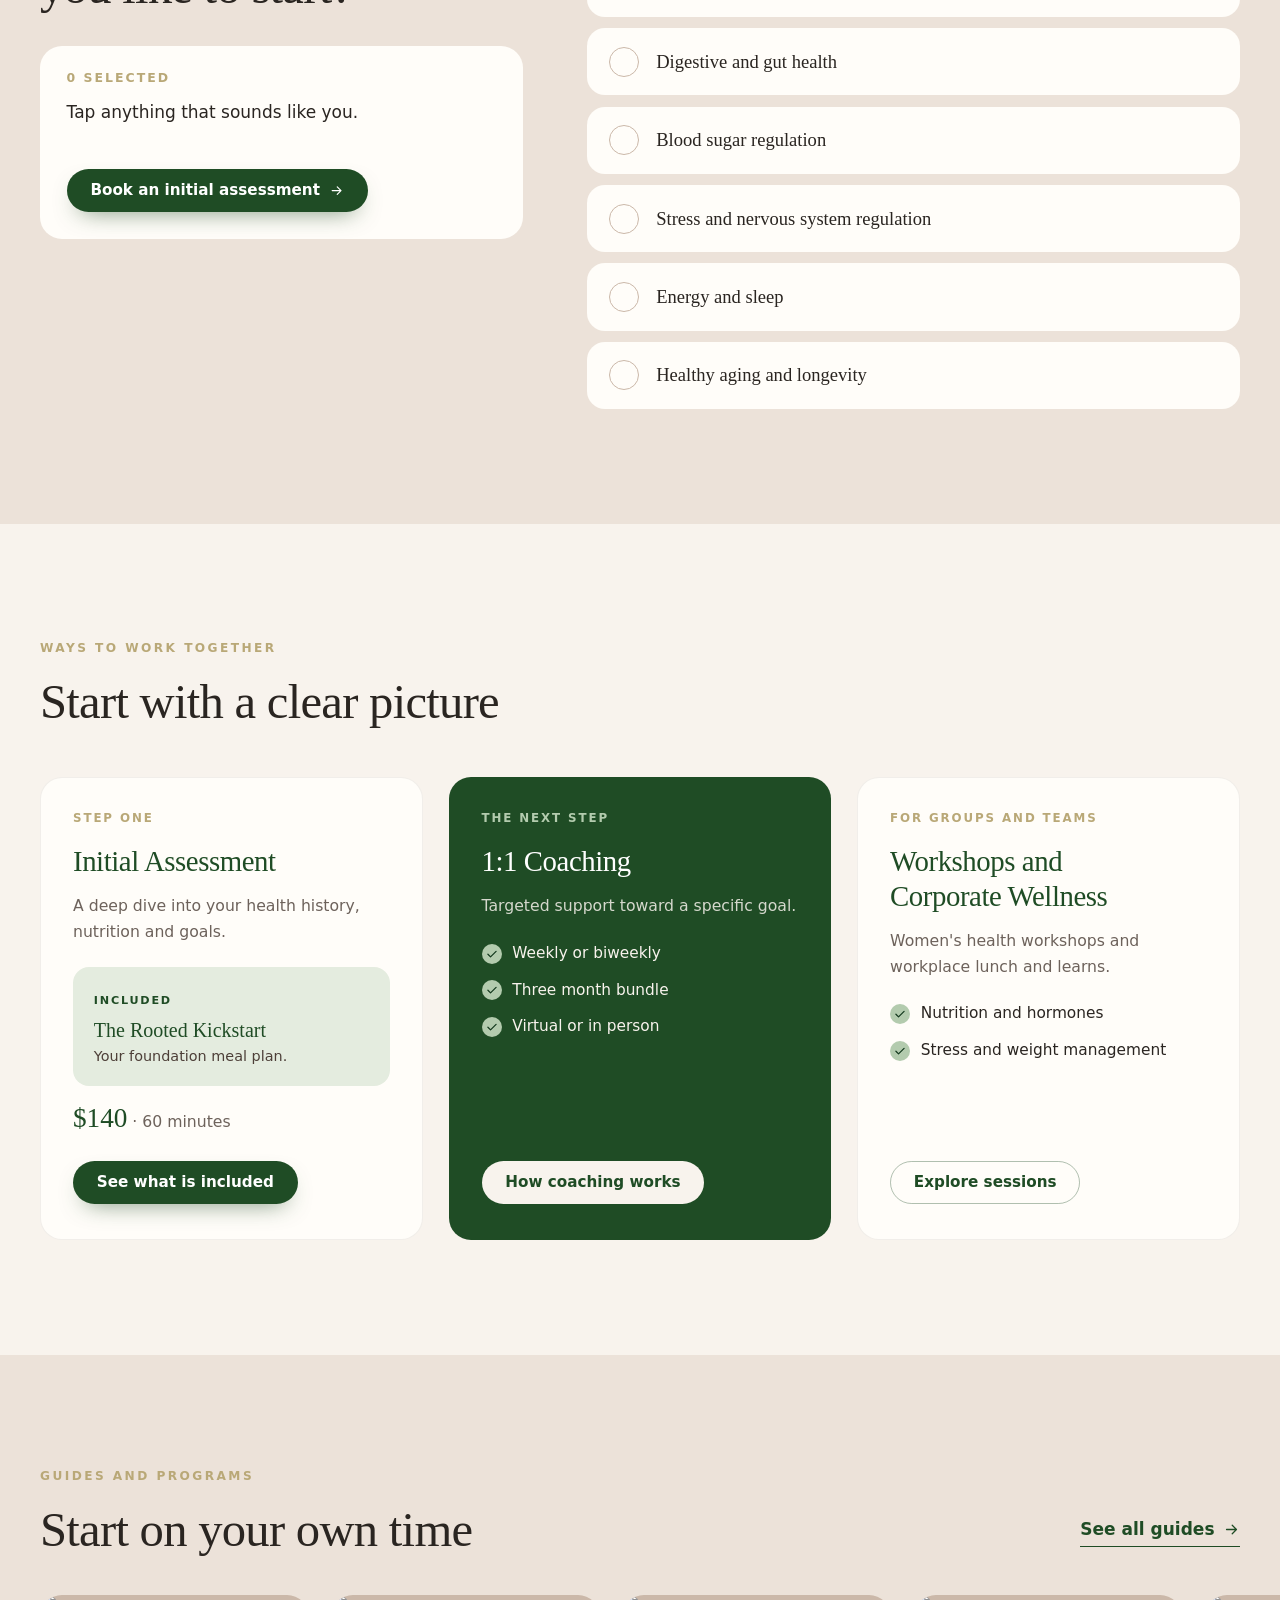
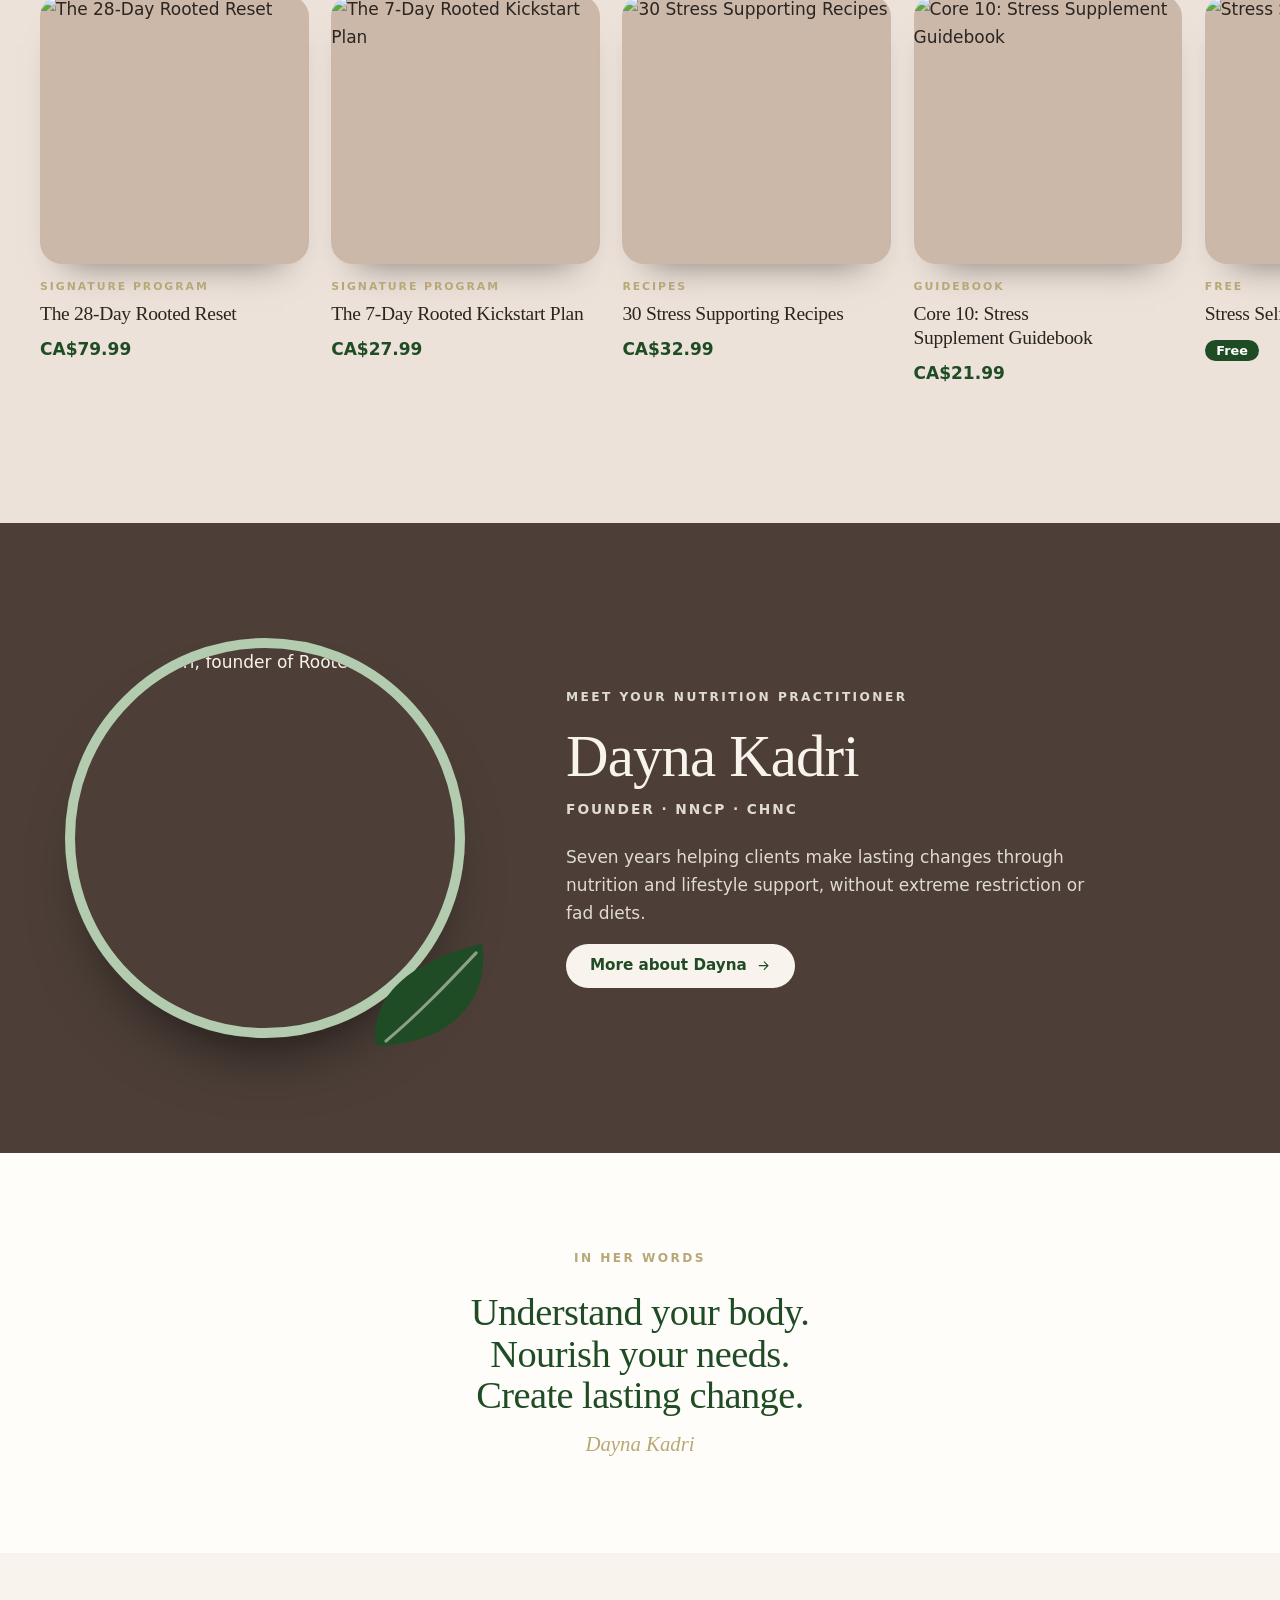
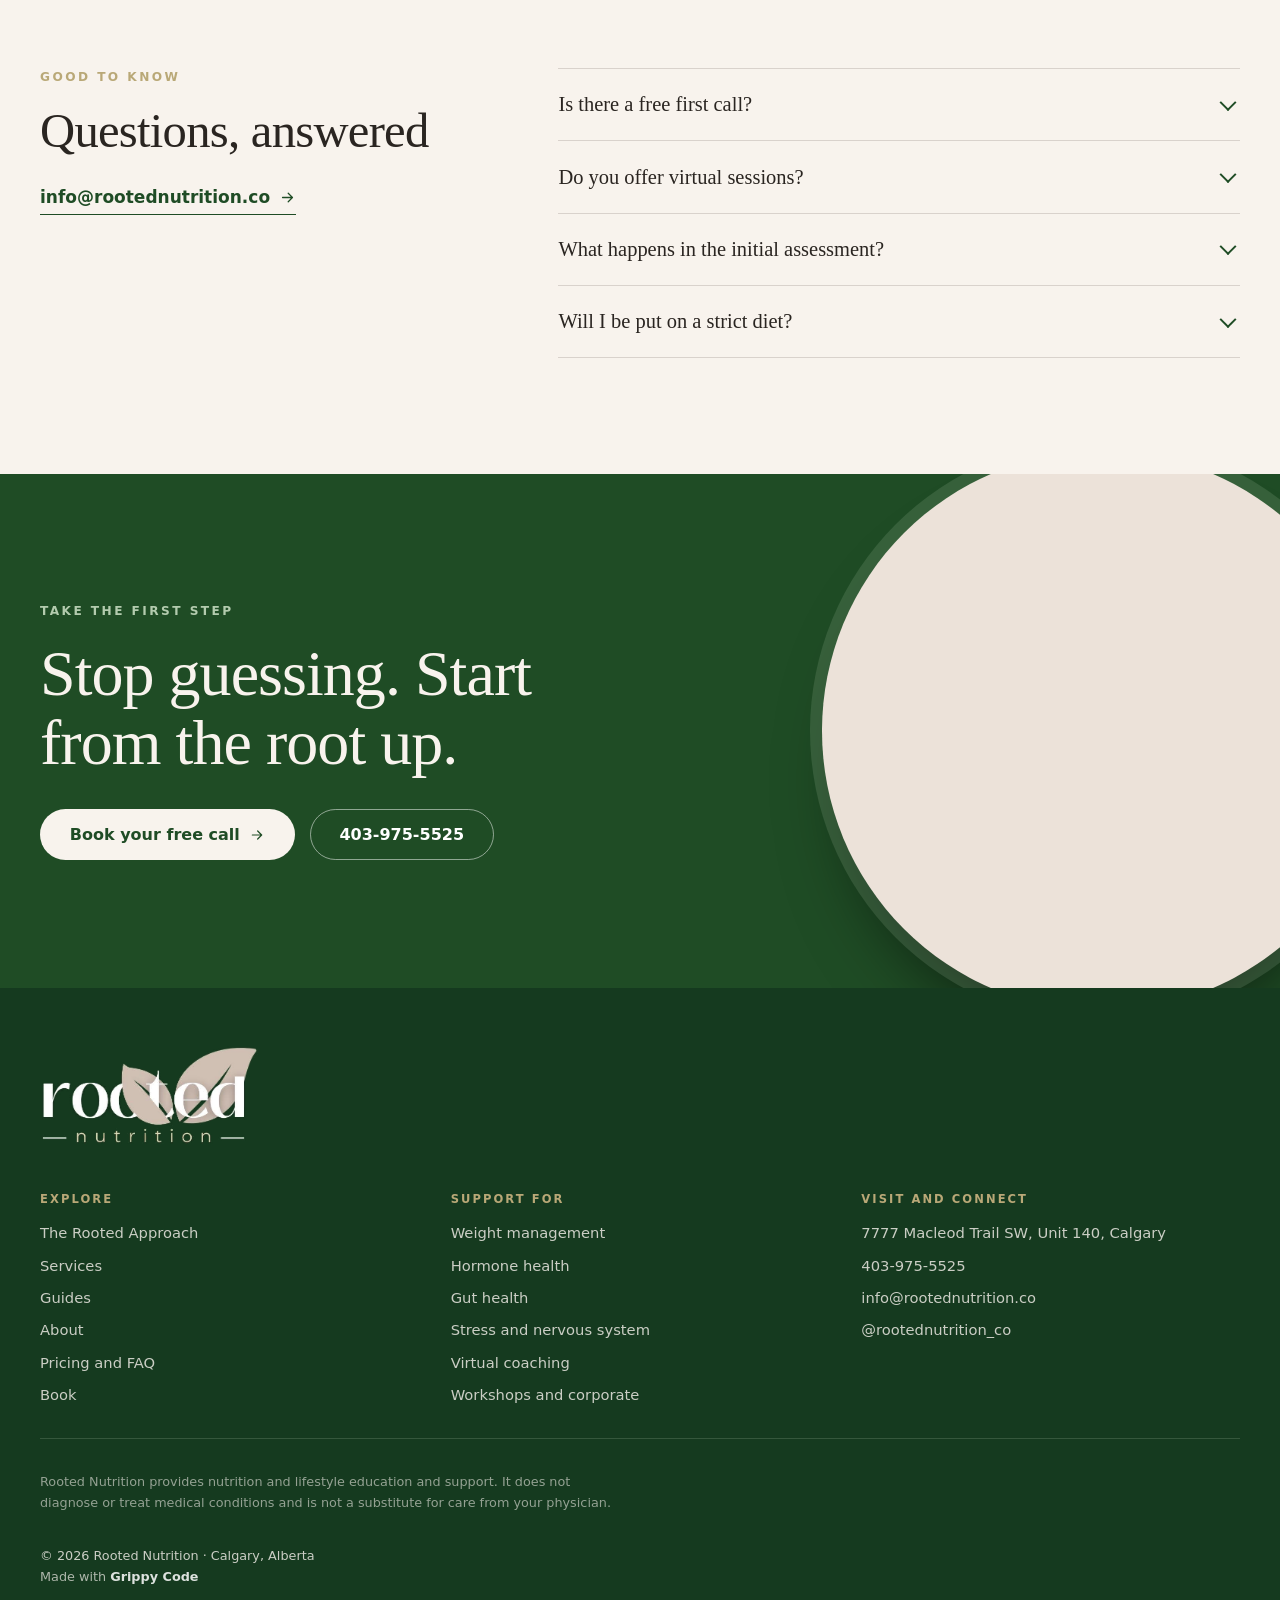
==== commit bc88d4a5: "Add index.html" ====
--- a/index.html
+++ b/index.html
@@ -23,7 +23,7 @@
 <link rel="preconnect" href="https://fonts.googleapis.com">
 <link rel="preconnect" href="https://fonts.gstatic.com" crossorigin>
 <link href="https://fonts.googleapis.com/css2?family=Fraunces:ital,opsz,wght,SOFT@0,9..144,300..700,0..100;1,9..144,300..700,0..100&family=Montserrat:wght@400;500;600;700&display=swap" rel="stylesheet">
-<link rel="stylesheet" href="assets/css/site.css?v=1791506618">
+<link rel="stylesheet" href="assets/css/site.css?v=1791547176">
 <script type="application/ld+json">
 {"@context": "https://schema.org", "@type": "LocalBusiness", "@id": "https://rootednutrition.co/#business", "name": "Rooted Nutrition",
  "description": "Personalized holistic nutrition coaching for weight management, hormone health and nervous system regulation. In person in Calgary or virtual.",
@@ -242,8 +242,10 @@
         <a href="https://www.instagram.com/rootednutrition_co/" target="_blank" rel="noopener">@rootednutrition_co</a></div>
     </div>
     <p class="foot__legal">Rooted Nutrition provides nutrition and lifestyle education and support. It does not diagnose or treat medical conditions and is not a substitute for care from your physician.</p>
-    <p class="foot__copy">© <span id="yr">2026</span> Rooted Nutrition · Calgary, Alberta</p>
-    <p class="foot__credit">Made with <a href="https://grippycode.com" target="_blank" rel="noopener">Grippy Code</a></p>
+    <div class="foot__bar">
+      <p class="foot__copy">© <span id="yr">2026</span> Rooted Nutrition · Calgary, Alberta</p>
+      <p class="foot__credit">Made with <a href="https://grippycode.com" target="_blank" rel="noopener">Grippy Code</a></p>
+    </div>
   </div>
 </footer>
 
@@ -251,6 +253,6 @@
 
 <script src="https://cdnjs.cloudflare.com/ajax/libs/gsap/3.12.5/gsap.min.js" defer></script>
 <script src="https://cdnjs.cloudflare.com/ajax/libs/gsap/3.12.5/ScrollTrigger.min.js" defer></script>
-<script src="assets/js/site.js?v=1791506618" defer></script>
+<script src="assets/js/site.js?v=1791547176" defer></script>
 </body>
 </html>
--- a/assets/css/site.css
+++ b/assets/css/site.css
@@ -0,0 +1,512 @@
+:root {
+  --forest: #1f4c25;
+  --forest-deep: #153a1f;
+  --sage: #b3cbae;
+  --sage-soft: #e4ecdf;
+  --taupe: #cbb8a9;
+  --taupe-deep: #b8a594;
+  --taupe-soft: #ece2d9;
+  --cream: #f8f3ed;
+  --paper: #fffdf9;
+  --espresso: #4d3f38;
+  --ink: #2a2521;
+  --muted: #6d625b;
+  --sand: #b9a877;
+  --display: "Fraunces", "Iowan Old Style", Georgia, serif;
+  --body: "Montserrat", "Segoe UI", system-ui, sans-serif;
+  --r: 22px;
+  --ease: cubic-bezier(.2, .7, .2, 1);
+}
+
+*, *::before, *::after { box-sizing: border-box; }
+html { scroll-padding-top: 88px; -webkit-text-size-adjust: 100%; }
+html.lenis, html.lenis body { height: auto; }
+.lenis.lenis-smooth { scroll-behavior: auto !important; }
+body { margin: 0; background: var(--cream); color: var(--ink); font: 400 17px/1.65 var(--body); -webkit-font-smoothing: antialiased; overflow-x: hidden; }
+img { max-width: 100%; display: block; }
+a { color: inherit; }
+button { font: inherit; color: inherit; }
+h1, h2, h3 { font-family: var(--display); font-weight: 500; font-variation-settings: "SOFT" 100; line-height: 1.08; letter-spacing: -.015em; margin: 0; text-wrap: balance; }
+h1 { font-size: clamp(2.5rem, 5.2vw, 4.4rem); }
+h2 { font-size: clamp(2rem, 3.8vw, 3.2rem); }
+h3 { font-size: 1.45rem; line-height: 1.2; }
+p { margin: 0 0 1em; text-wrap: pretty; }
+em { font-style: italic; color: var(--forest); }
+svg { width: 1em; height: 1em; }
+.wrap { width: min(1200px, 100% - 48px); margin-inline: auto; }
+.skip { position: absolute; left: -999px; top: 8px; background: var(--forest); color: #fff; padding: 10px 16px; border-radius: 8px; z-index: 300; }
+.skip:focus { left: 8px; }
+:focus-visible { outline: 3px solid var(--sand); outline-offset: 3px; border-radius: 6px; }
+
+.eyebrow { display: block; font: 600 .76rem/1.6 var(--body); letter-spacing: .2em; text-transform: uppercase; color: var(--sand); margin-bottom: 1.1rem; }
+.eyebrow--light { color: var(--sage); }
+.lede { font-size: 1.16rem; color: var(--muted); max-width: 30em; }
+.sec-head { max-width: 46rem; margin-bottom: 3rem; }
+.split .w { display: inline-block; overflow: hidden; vertical-align: top; padding-bottom: .14em; margin-bottom: -.14em; }
+.split .w > span { display: inline-block; }
+
+.btn { display: inline-flex; align-items: center; justify-content: center; gap: .6em; padding: .85em 1.5em; border-radius: 999px; font: 600 .95rem/1 var(--body); text-decoration: none; border: 1.5px solid transparent; cursor: pointer; transition: background .25s, color .25s, box-shadow .25s, border-color .25s; white-space: nowrap; }
+.btn svg { transition: transform .25s var(--ease); }
+.btn:hover svg { transform: translateX(4px); }
+.btn--lg { padding: 1.05em 1.8em; font-size: 1rem; }
+.btn--solid { background: var(--forest); color: #fff; box-shadow: 0 10px 24px -12px rgba(31, 76, 37, .7); }
+.btn--solid:hover { background: var(--forest-deep); box-shadow: 0 16px 30px -12px rgba(31, 76, 37, .8); }
+.btn--ghost { border-color: rgba(31, 76, 37, .35); color: var(--forest); }
+.btn--ghost:hover { background: var(--forest); color: #fff; border-color: var(--forest); }
+.btn--cream { background: var(--cream); color: var(--forest); }
+.btn--cream:hover { background: #fff; }
+.btn--outline { border-color: rgba(255, 255, 255, .5); color: #fff; }
+.btn--outline:hover { background: rgba(255, 255, 255, .12); }
+.link { display: inline-flex; align-items: center; gap: .5em; font-weight: 600; text-decoration: none; color: var(--forest); border-bottom: 1.5px solid currentColor; padding-bottom: 3px; }
+.link svg { transition: transform .25s var(--ease); }
+.link:hover svg { transform: translateX(4px); }
+
+/* loader */
+.loader { position: fixed; inset: 0; z-index: 250; background: var(--forest); display: none; place-items: center; }
+.js .loader { display: grid; animation: loaderSafe .01s 7s forwards; }
+.loader img { width: min(280px, 60vw); height: auto; }
+@keyframes loaderSafe { to { visibility: hidden; opacity: 0; } }
+
+/* nav */
+.nav { position: sticky; top: 0; z-index: 100; background: var(--taupe-deep); transition: box-shadow .3s; }
+.nav.is-stuck { box-shadow: 0 14px 30px -22px rgba(42, 37, 33, .7); }
+.nav__in { display: flex; align-items: center; gap: 2rem; height: 84px; transition: height .4s var(--ease); }
+.nav.is-stuck .nav__in { height: 68px; }
+.nav__logo img { width: 150px; height: auto; transition: width .4s var(--ease); }
+.nav.is-stuck .nav__logo img { width: 118px; }
+.nav__links { display: flex; gap: 1.9rem; margin-left: auto; }
+.nav__links a { text-decoration: none; font-size: .9rem; font-weight: 600; color: var(--ink); position: relative; padding: .4em 0; }
+.nav__links a::after { content: ""; position: absolute; left: 0; right: 0; bottom: 0; height: 1.5px; background: var(--forest); transform: scaleX(0); transform-origin: left; transition: transform .3s var(--ease); }
+.nav__links a:hover::after { transform: scaleX(1); }
+.nav__burger { display: none; width: 44px; height: 44px; border: 0; background: none; cursor: pointer; padding: 0; position: relative; }
+.nav__burger span { position: absolute; left: 10px; right: 10px; height: 2px; background: var(--ink); border-radius: 2px; transition: transform .3s var(--ease), top .3s var(--ease); }
+.nav__burger span:first-child { top: 17px; } .nav__burger span:last-child { top: 26px; }
+.nav.is-open .nav__burger span:first-child { top: 21px; transform: rotate(45deg); }
+.nav.is-open .nav__burger span:last-child { top: 21px; transform: rotate(-45deg); }
+
+/* plates: any round, top-down food photo that turns with the scroll */
+.plate { border-radius: 50%; overflow: hidden; background: var(--taupe-soft); contain: layout paint; }
+.plate img { width: 100%; height: 100%; object-fit: cover; }
+
+/* hero */
+.hero { position: relative; padding: clamp(2.5rem, 5vw, 4.5rem) 0 clamp(3.5rem, 7vw, 6rem); overflow: hidden; }
+.hero__grid { position: relative; display: grid; grid-template-columns: 1.05fr .95fr; gap: clamp(2rem, 5vw, 5rem); align-items: center; }
+.hero h1 { margin-bottom: 1.4rem; }
+.hero__cta { display: flex; flex-wrap: wrap; gap: .9rem; margin: 2rem 0 2.4rem; }
+.hero__trust { list-style: none; margin: 0; padding: 1.5rem 0 0; display: flex; flex-wrap: wrap; gap: 1rem 2.4rem; border-top: 1px solid rgba(77, 63, 56, .16); font-size: .9rem; color: var(--muted); }
+.hero__trust strong { display: block; font: 500 1.3rem/1.2 var(--display); color: var(--forest); }
+.stage { position: relative; aspect-ratio: 1; width: 100%; max-width: 580px; justify-self: end; }
+.stage__halo { position: absolute; inset: -14%; border-radius: 50%; background: radial-gradient(closest-side, var(--sage-soft) 55%, transparent); }
+.plate--main { position: absolute; inset: 4%; box-shadow: 0 50px 70px -36px rgba(42, 37, 33, .55), 0 0 0 10px rgba(255, 253, 249, .7); }
+.plate--main img { scale: 1.1; }
+.plate--bowl { position: absolute; width: 36%; aspect-ratio: 1; left: -8%; bottom: 2%; box-shadow: 0 30px 40px -22px rgba(42, 37, 33, .6), 0 0 0 7px var(--cream); }
+.plate--bowl img { scale: 1.16; }
+.plate--kiwi { position: absolute; width: 20%; aspect-ratio: 1; right: -3%; top: 4%; box-shadow: 0 20px 26px -14px rgba(42, 37, 33, .5); background: none; }
+.plate--kiwi img, .half img { scale: 2.04; translate: -2% 3.5%; }
+.stage__leaf { position: absolute; fill: var(--forest); --leaf-vein: rgba(248, 243, 237, .5); }
+.stage__leaf--a { width: 110px; height: 77px; right: 2%; bottom: 6%; rotate: 24deg; }
+.stage__leaf--b { width: 74px; height: 52px; left: 8%; top: 2%; fill: var(--sage); scale: -1 1; rotate: 12deg; }
+.chip { position: absolute; left: 30%; bottom: -3%; display: inline-flex; align-items: center; gap: .6em; background: var(--paper); padding: .7em 1.1em; border-radius: 999px; font-size: .84rem; font-weight: 600; color: var(--espresso); box-shadow: 0 16px 34px -18px rgba(42, 37, 33, .5); }
+.chip span { width: 9px; height: 9px; border-radius: 50%; background: var(--forest); }
+
+/* marquee */
+.marquee { background: var(--forest); color: var(--cream); padding: 1.1rem 0; overflow: hidden; }
+.marquee__track { display: flex; width: max-content; }
+.marquee__track span { font: italic 400 1.25rem/1 var(--display); padding-inline: 1.2rem; white-space: nowrap; display: flex; align-items: center; gap: 2.4rem; }
+.marquee__track span::after { content: ""; width: 8px; height: 8px; border-radius: 50%; background: var(--sand); }
+.static .marquee__track { animation: slide 40s linear infinite; }
+@keyframes slide { to { transform: translateX(-50%); } }
+
+/* slice */
+.slice { background: var(--paper); }
+.slice__stage { position: relative; height: 100svh; min-height: 560px; display: grid; place-items: center; overflow: hidden; }
+.slice__label { position: absolute; top: 12vh; left: 0; right: 0; text-align: center; margin: 0; }
+.slice__text { position: relative; z-index: 1; text-align: center; max-width: min(30rem, 78vw); }
+.slice__text h2 { font-size: clamp(1.6rem, 3vw, 2.5rem); color: var(--forest); margin-bottom: .8rem; }
+.slice__text p { font: italic 400 1.3rem/1.3 var(--display); color: var(--sand); margin: 0; }
+.slice__fruit { position: absolute; z-index: 2; width: min(60vh, 78vw); aspect-ratio: 1; }
+.half { position: absolute; inset: 0; border-radius: 50%; overflow: hidden; filter: drop-shadow(0 30px 30px rgba(42, 37, 33, .28)); }
+.half img { width: 100%; height: 100%; object-fit: cover; }
+.half--l { clip-path: inset(-10% 50% -10% -10%); }
+.half--r { clip-path: inset(-10% -10% -10% 50%); }
+.slice__knife { position: absolute; left: 50%; top: -12%; bottom: -12%; width: 3px; margin-left: -1.5px; background: linear-gradient(180deg, transparent, #fff 20%, #d9d2c8 80%, transparent); box-shadow: 0 0 14px rgba(255, 255, 255, .9); transform-origin: top; border-radius: 3px; }
+
+/* approach */
+.approach { background: var(--forest); color: var(--cream); padding: clamp(4.5rem, 9vw, 8rem) 0; position: relative; overflow: hidden; }
+.approach__grid { display: grid; grid-template-columns: 1fr 1fr; gap: clamp(2.5rem, 6vw, 6rem); align-items: center; }
+.approach h2 { margin-bottom: 1.4rem; }
+.approach p { color: rgba(248, 243, 237, .84); max-width: 28em; }
+.approach__detail { font: italic 400 1.35rem/1.4 var(--display); color: var(--sage) !important; min-height: 4.4em; margin-top: 2rem; padding-left: 1.2rem; border-left: 2px solid var(--sand); }
+.orbit { position: relative; aspect-ratio: 1; max-width: 520px; width: 100%; margin-inline: auto; }
+.orbit__ring { position: absolute; inset: 9%; border-radius: 50%; border: 1.5px dashed rgba(179, 203, 174, .6); animation: spin 70s linear infinite; }
+@keyframes spin { to { rotate: 360deg; } }
+.orbit__core { position: absolute; inset: 22%; box-shadow: 0 0 0 8px rgba(179, 203, 174, .18), 0 40px 60px -30px rgba(0, 0, 0, .7); }
+.orbit__core img { scale: 1.16; }
+.orbit__node { position: absolute; translate: -50% -50%; background: var(--cream); color: var(--forest); border: 0; border-radius: 999px; padding: .8em 1.3em; font: 600 .92rem/1 var(--body); cursor: pointer; white-space: nowrap; transition: background .3s, color .3s, scale .3s var(--ease); box-shadow: 0 12px 26px -14px rgba(0, 0, 0, .6); }
+.orbit__node:hover { scale: 1.06; }
+.orbit__node.is-on { background: var(--sand); color: var(--ink); scale: 1.1; }
+.orbit__node--n { left: 50%; top: 9%; } .orbit__node--e { left: 91%; top: 50%; } .orbit__node--s { left: 50%; top: 91%; } .orbit__node--w { left: 9%; top: 50%; }
+
+/* steps */
+.steps { padding: clamp(4.5rem, 9vw, 8rem) 0; }
+.steps__grid { display: grid; grid-template-columns: repeat(3, 1fr); gap: 1.6rem; }
+.step { background: var(--paper); border-radius: var(--r); padding: 2.2rem 2rem; border: 1px solid rgba(77, 63, 56, .08); transition: box-shadow .35s; }
+.step:hover { box-shadow: 0 30px 50px -36px rgba(42, 37, 33, .5); }
+.step__n { font: 400 3.6rem/1 var(--display); color: var(--sand); display: block; margin-bottom: 1.1rem; }
+.step h3 { margin-bottom: .7rem; color: var(--forest); }
+.step p { color: var(--muted); margin: 0; }
+
+/* support selector */
+.support { background: var(--taupe-soft); padding: clamp(4.5rem, 9vw, 8rem) 0; }
+.support__grid { display: grid; grid-template-columns: .85fr 1.15fr; gap: clamp(2rem, 5vw, 5rem); align-items: start; }
+.support__intro { position: sticky; top: 110px; }
+.support__result { background: var(--paper); border-radius: var(--r); padding: 1.6rem; margin-top: 2rem; border: 1.5px solid transparent; transition: border-color .3s; }
+.support__result.has-picks { border-color: var(--forest); }
+.support__count { font: 600 .78rem/1 var(--body); letter-spacing: .16em; text-transform: uppercase; color: var(--sand); margin-bottom: .8rem; }
+.support__result p:nth-of-type(2) { min-height: 3.2em; }
+.support__list { display: grid; gap: .7rem; }
+.pick { display: flex; align-items: center; gap: 1.1rem; text-align: left; background: var(--paper); border: 1.5px solid transparent; border-radius: 18px; padding: 1.1rem 1.3rem; cursor: pointer; transition: border-color .25s, background .25s, translate .3s var(--ease); }
+.pick:hover { translate: 6px 0; }
+.pick b { font: 500 1.16rem/1.3 var(--display); color: var(--ink); }
+.pick__box { flex: none; width: 30px; height: 30px; border-radius: 50%; border: 1.5px solid var(--taupe); display: grid; place-items: center; color: transparent; transition: background .25s, border-color .25s, color .25s, scale .3s var(--ease); }
+.pick__box svg { width: 16px; height: 16px; }
+.pick[aria-pressed="true"] { border-color: var(--forest); background: var(--sage-soft); }
+.pick[aria-pressed="true"] .pick__box { background: var(--forest); border-color: var(--forest); color: #fff; scale: 1.12; }
+
+/* services */
+.services { padding: clamp(4.5rem, 9vw, 8rem) 0; }
+.services__grid { display: grid; grid-template-columns: repeat(3, 1fr); gap: 1.6rem; align-items: stretch; }
+.card { background: var(--paper); border-radius: var(--r); padding: 2.2rem 2rem; display: flex; flex-direction: column; border: 1px solid rgba(77, 63, 56, .08); transition: box-shadow .35s; }
+.card:hover { box-shadow: 0 30px 50px -36px rgba(42, 37, 33, .5); }
+.card__tag { font: 600 .74rem/1 var(--body); letter-spacing: .16em; text-transform: uppercase; color: var(--sand); margin-bottom: 1.2rem; }
+.card h3 { font-size: 1.8rem; margin-bottom: .9rem; color: var(--forest); }
+.card p { color: var(--muted); font-size: .98rem; }
+.card .btn { margin-top: auto; align-self: flex-start; }
+.card__inc { background: var(--sage-soft); border-radius: 16px; padding: 1.1rem 1.3rem; margin: .4rem 0 1.2rem; }
+.card__inc span { font: 600 .7rem/1 var(--body); letter-spacing: .16em; text-transform: uppercase; color: var(--forest); }
+.card__inc b { display: block; font: 500 1.25rem/1.3 var(--display); color: var(--forest); margin: .3rem 0 .1rem; }
+.card__inc p { margin: 0; font-size: .9rem; color: var(--espresso); }
+.card__price { margin-bottom: 1.6rem; }
+.card__price b { font: 500 1.7rem/1 var(--display); color: var(--forest); }
+.card__list { list-style: none; padding: 0; margin: .4rem 0 1.8rem; display: grid; gap: .7rem; font-size: .96rem; }
+.card__list li { display: flex; gap: .7em; align-items: center; }
+.card__list svg { flex: none; width: 20px; height: 20px; padding: 3px; border-radius: 50%; background: var(--sage); color: var(--forest-deep); }
+.card--feature { background: var(--forest); color: var(--cream); border-color: transparent; }
+.card--feature h3 { color: #fff; }
+.card--feature p { color: rgba(248, 243, 237, .84); }
+.card--feature .card__tag { color: var(--sage); }
+
+/* shop */
+.shop { background: var(--taupe-soft); padding: clamp(4.5rem, 9vw, 7rem) 0; overflow: hidden; }
+.shop__head { display: flex; justify-content: space-between; align-items: flex-end; gap: 2rem; margin-bottom: 2.4rem; }
+.shop__hint { margin: 0 0 .6rem; font-size: .74rem; font-weight: 600; letter-spacing: .18em; text-transform: uppercase; color: var(--muted); }
+.shop__rail { display: flex; gap: 1.4rem; overflow-x: auto; padding: 0 max(24px, calc((100vw - 1200px) / 2)) 1.5rem; scrollbar-width: none; cursor: grab; }
+.shop__rail::-webkit-scrollbar { display: none; }
+.shop__rail.is-drag { cursor: grabbing; }
+.shop__rail.is-drag a { pointer-events: none; }
+.prod { flex: none; width: clamp(220px, 21vw, 280px); text-decoration: none; user-select: none; -webkit-user-drag: none; }
+.prod__img { aspect-ratio: 1; overflow: hidden; border-radius: var(--r); background: var(--taupe); margin-bottom: 1.1rem; box-shadow: 0 24px 34px -26px rgba(42, 37, 33, .6); }
+.prod__img img { width: 100%; height: 100%; object-fit: cover; transition: scale .9s var(--ease); pointer-events: none; }
+.prod:hover .prod__img img { scale: 1.08; }
+.prod__tag { font: 600 .68rem/1 var(--body); letter-spacing: .18em; text-transform: uppercase; color: var(--sand); margin-bottom: .6rem; }
+.prod h3 { font-size: 1.22rem; margin-bottom: .6rem; }
+.prod__price { font-weight: 700; color: var(--forest); }
+.prod__price--free { background: var(--forest); color: #fff; padding: .25em .9em; border-radius: 999px; font-size: .8rem; }
+
+/* dayna */
+.dayna { background: var(--espresso); color: var(--cream); padding: clamp(4.5rem, 9vw, 8rem) 0; overflow: hidden; }
+.dayna__grid { display: grid; grid-template-columns: .8fr 1.2fr; gap: clamp(2.5rem, 6vw, 6rem); align-items: center; }
+.dayna__photo { position: relative; max-width: 400px; width: 100%; margin-inline: auto; }
+.dayna__frame { aspect-ratio: 1; border-radius: 50%; overflow: hidden; border: 10px solid var(--sage); box-shadow: 0 40px 70px -40px rgba(0, 0, 0, .8); }
+.dayna__frame img { width: 100%; height: 100%; object-fit: cover; }
+.dayna__leaf { position: absolute; width: 130px; height: 91px; right: -30px; bottom: -6px; fill: var(--forest); --leaf-vein: rgba(248, 243, 237, .5); rotate: -12deg; }
+.dayna h2 { margin-bottom: .6rem; font-size: clamp(2.4rem, 4.6vw, 4rem); }
+.dayna__creds { font-size: .86rem; font-weight: 600; letter-spacing: .14em; text-transform: uppercase; color: var(--taupe); margin-bottom: 1.4rem; }
+.dayna p { color: rgba(248, 243, 237, .86); max-width: 32em; }
+.dayna blockquote { margin: 1.6rem 0 2rem; font: italic 400 1.5rem/1.35 var(--display); color: var(--sage); max-width: 22em; }
+
+/* faq */
+.faq { padding: clamp(4.5rem, 9vw, 8rem) 0; }
+.faq__grid { display: grid; grid-template-columns: .8fr 1.2fr; gap: clamp(2rem, 5vw, 5rem); align-items: start; }
+.faq h2 { margin-bottom: 1.6rem; }
+.faq details { border-bottom: 1px solid rgba(77, 63, 56, .18); }
+.faq details:first-child { border-top: 1px solid rgba(77, 63, 56, .18); }
+.faq summary { list-style: none; cursor: pointer; padding: 1.4rem 3rem 1.4rem 0; font: 500 1.28rem/1.3 var(--display); position: relative; color: var(--ink); }
+.faq summary::-webkit-details-marker { display: none; }
+.faq summary::after { content: ""; position: absolute; right: 6px; top: 50%; width: 12px; height: 12px; border-right: 2px solid var(--forest); border-bottom: 2px solid var(--forest); transform: translateY(-70%) rotate(45deg); transition: transform .3s var(--ease); }
+.faq details[open] summary::after { transform: translateY(-30%) rotate(-135deg); }
+.faq details > div { overflow: hidden; }
+.faq details p { color: var(--muted); padding: 0 3rem 1.4rem 0; margin: 0; }
+
+/* book */
+.book { background: var(--forest); color: var(--cream); padding: clamp(5rem, 10vw, 9rem) 0; position: relative; overflow: hidden; }
+.book__plate { position: absolute; width: min(46vw, 560px); aspect-ratio: 1; right: -8vw; top: 50%; margin-top: calc(min(46vw, 560px) / -2); box-shadow: 0 0 0 12px rgba(179, 203, 174, .16), 0 50px 70px -30px rgba(0, 0, 0, .6); }
+.book__plate img { scale: 1.1; }
+.book__grid { position: relative; }
+.book__copy { max-width: 36rem; }
+.book h2 { font-size: clamp(2.4rem, 5vw, 4.4rem); margin-bottom: 2rem; }
+.book__cta { display: flex; flex-wrap: wrap; gap: .9rem; }
+
+/* footer */
+.foot { background: var(--forest-deep); color: rgba(248, 243, 237, .8); padding: 3.5rem 0 5.5rem; text-align: center; }
+.foot__in { display: grid; justify-items: center; gap: 1.2rem; }
+.foot__logo { width: 220px; height: auto; }
+.foot__links { display: flex; flex-wrap: wrap; justify-content: center; gap: .6rem 2rem; margin: .6rem 0 0; font-size: .92rem; }
+.foot__links a { text-decoration: none; }
+.foot__links a:hover { color: #fff; text-decoration: underline; }
+.foot__legal { font-size: .8rem; max-width: 46em; opacity: .7; margin: 0; }
+.foot__copy { font-size: .8rem; margin: 0; }
+
+.sticky-book { display: none; }
+
+/* no-motion fallback: the fruit simply sits open */
+.static .slice__stage { height: auto; min-height: 0; padding: 6rem 0; }
+.static .slice__label { position: static; margin-bottom: 1.5rem; }
+.static .slice__fruit { display: none; }
+
+@media (max-width: 980px) {
+  .nav__links { position: absolute; top: 100%; left: 0; right: 0; flex-direction: column; gap: 0; background: var(--cream); padding: .5rem 24px 1.5rem; box-shadow: 0 30px 40px -30px rgba(42, 37, 33, .5); display: none; }
+  .nav.is-open .nav__links { display: flex; }
+  .nav__links a { padding: 1rem 0; border-bottom: 1px solid rgba(77, 63, 56, .12); font-size: 1.05rem; }
+  .nav__cta { margin-left: auto; }
+  .nav__burger { display: block; }
+  .hero__grid, .approach__grid, .support__grid, .dayna__grid, .faq__grid { grid-template-columns: 1fr; }
+  .stage { justify-self: center; max-width: 440px; margin-top: 1rem; }
+  .support__intro { position: static; }
+  .steps__grid, .services__grid { grid-template-columns: 1fr; }
+  .book__plate { opacity: .28 !important; right: -30vw; width: 80vw; margin-top: -40vw; }
+}
+@media (max-width: 600px) {
+  body { font-size: 16px; }
+  .wrap { width: calc(100% - 36px); }
+  .nav__cta { display: none; }
+  .nav__burger { margin-left: auto; }
+  .nav__logo img { width: 124px; }
+  .stage { max-width: 320px; }
+  .stage__leaf--a { width: 80px; height: 56px; }
+  .orbit__node { font-size: .8rem; padding: .7em 1em; }
+  .shop__hint { display: none; }
+  .shop__rail { padding-inline: 18px; }
+  .sticky-book { display: block; position: fixed; left: 14px; right: 14px; bottom: 14px; z-index: 95; background: var(--forest); color: #fff; text-align: center; padding: 1rem; border-radius: 999px; font-weight: 600; text-decoration: none; box-shadow: 0 16px 30px -12px rgba(21, 58, 31, .8); transform: translateY(150%); transition: transform .4s var(--ease); }
+  .show-sticky .sticky-book { transform: none; }
+}
+
+/* ---------- multi-page additions ---------- */
+.seen .loader img { opacity: 0; }
+.nav__progress { position: absolute; left: 0; right: 0; bottom: 0; height: 3px; background: var(--forest); transform: scaleX(0); transform-origin: left; }
+.nav__links a[aria-current="page"]::after { transform: scaleX(1); }
+.tone-taupe { background: var(--taupe-soft); }
+.note { font-size: .88rem; color: var(--muted); margin: 1.6rem 0 0; }
+
+/* inner page heroes share the home hero */
+.hero--page { padding-bottom: clamp(3rem, 6vw, 5rem); }
+.hero--page h1 { font-size: clamp(2.3rem, 4.6vw, 3.9rem); }
+.plate--photo img { scale: 1; }
+.stage__orbit { position: absolute; inset: -4%; }
+.orb { position: absolute; width: 19%; aspect-ratio: 1; background: none; box-shadow: 0 18px 24px -12px rgba(42, 37, 33, .5); }
+.orb--0 { right: 0; top: 6%; }
+.orb--1 { left: 2%; top: 14%; width: 15%; }
+.orb--2 { right: 10%; bottom: -1%; width: 13%; }
+.hero--page .orb--1 { left: -2%; top: auto; bottom: 10%; width: 22%; }
+
+/* slice: four wedges */
+.wedge { position: absolute; width: 50%; height: 50%; overflow: hidden; }
+.wedge img { position: absolute; width: 200%; height: 200%; max-width: none; object-fit: cover; }
+.wedge--tl { left: 0; top: 0; border-radius: 100% 0 0 0; } .wedge--tl img { left: 0; top: 0; }
+.wedge--tr { right: 0; top: 0; border-radius: 0 100% 0 0; } .wedge--tr img { right: 0; top: 0; }
+.wedge--bl { left: 0; bottom: 0; border-radius: 0 0 0 100%; } .wedge--bl img { left: 0; bottom: 0; }
+.wedge--br { right: 0; bottom: 0; border-radius: 0 0 100% 0; } .wedge--br img { right: 0; bottom: 0; }
+.slice__knife { z-index: 3; }
+.slice__knife--h { left: -12%; right: -12%; top: 50%; bottom: auto; width: auto; height: 3px; margin: -1.5px 0 0; background: linear-gradient(90deg, transparent, #fff 20%, #d9d2c8 80%, transparent); transform-origin: left; }
+.slice + .slice, .tone-taupe + .slice { border-top: 1px solid rgba(77, 63, 56, .1); }
+
+/* rolling plates */
+.roll { position: relative; height: clamp(150px, 20vw, 260px); overflow: hidden; background: var(--cream); }
+.roll__item { position: absolute; left: 0; bottom: 8%; width: clamp(90px, 12vw, 170px); aspect-ratio: 1; box-shadow: 0 18px 22px -14px rgba(42, 37, 33, .55); }
+.roll__item--1 { width: clamp(120px, 16vw, 230px); bottom: 4%; }
+.roll__item--2 { width: clamp(70px, 9vw, 120px); bottom: 30%; }
+.roll__item--3 { width: clamp(110px, 14vw, 200px); bottom: 6%; }
+.roll__item--4 { width: clamp(64px, 8vw, 110px); bottom: 44%; }
+
+/* the pinned story (Rooted Approach page) */
+.story { background: var(--forest); color: var(--cream); }
+.story__stage { height: 100svh; min-height: 600px; display: flex; align-items: center; overflow: hidden; }
+.story__grid { display: grid; grid-template-columns: 1fr 1fr; gap: clamp(2rem, 6vw, 6rem); align-items: center; }
+.story__steps { position: relative; min-height: 17rem; }
+.story__step { position: absolute; inset: 0; }
+.story__step span { font: 400 1.1rem/1 var(--display); color: var(--sand); letter-spacing: .1em; }
+.story__step h2 { font-size: clamp(2.8rem, 6vw, 5.4rem); margin: .6rem 0 1.2rem; }
+.story__step p { font-size: 1.14rem; color: rgba(248, 243, 237, .86); max-width: 24em; }
+.story__dots { display: flex; gap: .6rem; margin-top: 1rem; }
+.story__dots i { width: 34px; height: 3px; border-radius: 3px; background: rgba(179, 203, 174, .3); transition: background .4s, width .4s var(--ease); }
+.story__dots i.is-on { background: var(--sand); width: 60px; }
+.story__plate { position: relative; aspect-ratio: 1; width: min(100%, 68vh); justify-self: center; border-radius: 50%; box-shadow: 0 0 0 12px rgba(179, 203, 174, .16), 0 50px 70px -30px rgba(0, 0, 0, .6); }
+.story__img { position: absolute; inset: 0; }
+
+/* card variants */
+.steps__grid--2 { grid-template-columns: repeat(2, 1fr); }
+.steps__grid--4 { grid-template-columns: repeat(4, 1fr); }
+.steps__grid--4 .step { padding: 1.8rem 1.5rem; }
+.steps__grid--4 .step__n { font-size: 2.6rem; }
+.step .link { margin-top: 1.2rem; font-size: .9rem; }
+.services__grid--2 { grid-template-columns: repeat(2, 1fr); max-width: 860px; }
+.card--feature .card__price b { color: #fff; }
+
+/* guides grid */
+.shop--grid { background: var(--cream); padding: clamp(4rem, 8vw, 6.5rem) 0; }
+.shop--grid + .slice + .shop--grid { padding-bottom: clamp(3rem, 6vw, 5rem); }
+.shop__grid { display: grid; grid-template-columns: repeat(4, 1fr); gap: 1.6rem; }
+.shop__grid .prod { width: auto; }
+.shop__head .link { margin-bottom: .6rem; }
+
+/* pricing */
+.prices { border-top: 1px solid rgba(77, 63, 56, .2); max-width: 900px; }
+.price { display: flex; justify-content: space-between; align-items: center; gap: 2rem; padding: 1.5rem .4rem; border-bottom: 1px solid rgba(77, 63, 56, .2); text-decoration: none; transition: padding .35s var(--ease), background .35s; }
+.price:hover { padding-inline: 1.2rem; background: var(--paper); }
+.price b { display: block; font: 500 1.5rem/1.2 var(--display); color: var(--forest); }
+.price small { color: var(--muted); font-size: .88rem; }
+.price em { font: 500 1.5rem/1 var(--display); font-style: normal; color: var(--ink); white-space: nowrap; }
+
+/* visit */
+.visit { display: grid; grid-template-columns: repeat(4, 1fr); gap: 2rem; }
+.visit h3 { font-size: 1.2rem; color: var(--forest); margin-bottom: .6rem; }
+.visit p { margin-bottom: .8rem; }
+.visit a:not(.link) { text-decoration: none; }
+.visit a:not(.link):hover { text-decoration: underline; }
+
+/* footer columns */
+.foot { text-align: left; }
+.foot__in { justify-items: stretch; gap: 2rem; }
+.foot__cols { display: grid; grid-template-columns: repeat(3, 1fr); gap: 2rem; padding: 1rem 0 1.4rem; border-bottom: 1px solid rgba(179, 203, 174, .2); }
+.foot__cols h4 { font: 600 .72rem/1 var(--body); letter-spacing: .18em; text-transform: uppercase; color: var(--sand); margin: 0 0 1rem; }
+.foot__cols a { display: block; width: fit-content; text-decoration: none; font-size: .92rem; margin-bottom: .5rem; }
+.foot__cols a:hover { color: #fff; text-decoration: underline; }
+.foot__cols a[aria-current] { color: #fff; }
+
+/* still version */
+.static .wedge, .static .slice__knife { display: none; }
+.static .roll__item { position: static; display: inline-block; margin: 2rem 1.2rem; }
+.static .roll { height: auto; text-align: center; }
+.static .story__stage { height: auto; padding: 5rem 0; }
+.static .story__steps { min-height: 0; display: grid; gap: 2.5rem; }
+.static .story__step { position: static; }
+.static .story__img:not(:first-child) { display: none; }
+
+@media (max-width: 980px) {
+  .story__grid { grid-template-columns: 1fr; gap: 1.5rem; }
+  .story__plate { width: min(64vw, 38vh); order: -1; }
+  .story__steps { min-height: 13rem; }
+  .steps__grid--2, .steps__grid--4, .services__grid--2 { grid-template-columns: 1fr 1fr; }
+  .shop__grid { grid-template-columns: 1fr 1fr; }
+  .visit { grid-template-columns: 1fr 1fr; }
+}
+@media (max-width: 600px) {
+  .steps__grid--2, .steps__grid--4, .services__grid--2, .foot__cols { grid-template-columns: 1fr; }
+  .price { flex-direction: column; align-items: flex-start; gap: .6rem; }
+  .shop__head .link { display: none; }
+}
+
+/* ---------- tablets and phones: everything sits on the centre line ---------- */
+@media (max-width: 980px) {
+  .hero__copy, .sec-head, .approach__copy, .support__intro, .dayna__copy, .book__copy, .story__copy, .visit, .note, .faq__grid > div:first-child { text-align: center; }
+  .sec-head, .book__copy, .lede, .approach p, .dayna p, .dayna blockquote, .story__step p, .prices, .note { margin-inline: auto; }
+  .hero__cta, .hero__trust, .book__cta, .story__dots { justify-content: center; }
+  .approach__detail { border-left: 0; padding-left: 0; }
+  .approach__copy .btn { margin-top: .4rem; }
+  .steps__grid { grid-template-columns: repeat(3, 1fr); gap: 1rem; }
+  .steps__grid--2, .steps__grid--4 { grid-template-columns: repeat(2, 1fr); }
+  .step { text-align: center; padding: 1.8rem 1.2rem; }
+  .services__grid, .services__grid--2 { grid-template-columns: 1fr; max-width: 560px; margin-inline: auto; }
+  .card { text-align: center; align-items: center; }
+  .card .btn { align-self: center; }
+  .card__list { justify-items: center; }
+  .card__inc { width: 100%; }
+  .shop__head { flex-direction: column; align-items: center; text-align: center; gap: .6rem; }
+  .shop__grid .prod { text-align: center; }
+  .support__result { text-align: center; }
+  .dayna__leaf { right: -8px; }
+  .foot { text-align: center; }
+  .foot__logo { margin-inline: auto; }
+  .foot__cols a { margin-inline: auto; }
+  .foot__legal { margin-inline: auto; }
+  .stage { margin-inline: auto; }
+  .hero__grid { justify-items: center; }
+  .hero__copy { max-width: 40rem; }
+  .book__plate { top: auto; bottom: -34vw; right: 50%; margin: 0 -40vw 0 0; }
+  .book { padding-bottom: clamp(12rem, 54vw, 30rem); }
+  .price { text-align: left; }
+}
+@media (max-width: 600px) {
+  .steps__grid, .steps__grid--2, .steps__grid--4 { grid-template-columns: 1fr; }
+  .hero__cta .btn, .book__cta .btn { width: 100%; max-width: 340px; }
+  .hero__trust { gap: 1rem 1.6rem; }
+  .price { align-items: center; text-align: center; }
+  .slice__fruit { width: min(42vh, 74vw); }
+  .slice__text { max-width: 84vw; }
+  .slice__text h2 { font-size: 1.5rem; }
+  .story__step h2 { font-size: 2.6rem; }
+  .story__step p { font-size: 1rem; }
+  .visit { grid-template-columns: 1fr; }
+  .shop__grid { gap: 1.6rem 1rem; }
+}
+
+/* plates turn with the scroll on the compositor (no script per frame) */
+@keyframes turn { from { rotate: 0deg; } to { rotate: var(--turn, 360deg); } }
+.scroll-tl [data-spin] { animation: turn linear both; animation-timeline: scroll(root block); }
+.marquee__track.is-running { animation: slide 46s linear infinite; }
+
+/* held sections use native sticky positioning: no script pinning, so no jump when they catch or release */
+.slice { height: 190svh; }
+.slice__stage { position: sticky; top: 0; }
+.story { height: 320svh; }
+.story__stage { position: sticky; top: 0; }
+.static .slice, .static .story { height: auto; }
+.static .slice__stage, .static .story__stage { position: static; }
+.foot__credit { font-size: .8rem; margin: 0; opacity: .85; }
+.foot__credit a { color: #fff; font-weight: 600; text-decoration: none; }
+.foot__credit a:hover { text-decoration: underline; }
+
+/* nothing holds the page still any more: the fruit is cut as its section scrolls through, and the story text scrolls past its plate */
+.slice { height: auto; }
+.slice__stage { position: relative; top: auto; height: 88svh; min-height: 520px; }
+.story { height: auto; padding: clamp(3rem, 6vw, 5rem) 0; }
+.story__grid { align-items: start; }
+.story__step { position: static; min-height: 64vh; display: flex; flex-direction: column; justify-content: center; }
+.story__side { position: sticky; top: calc(50vh - min(30vh, 250px)); display: grid; place-items: center; padding: 1rem 0; }
+.story__plate { width: min(100%, 60vh, 500px); }
+@media (max-width: 980px) {
+  .story__side { order: -1; top: 68px; z-index: 2; background: var(--forest); padding: 1rem 0 .8rem; }
+  .story__plate { width: min(46vw, 30vh); order: 0; }
+  .story__step { min-height: 46vh; }
+  .story__copy > .eyebrow { margin-top: 1rem; }
+}
+.static .story__side { position: static; }
+.static .slice__stage { height: auto; }
+
+/* the fruit gets a short hold (native sticky) so the cut plays while it is centred on screen */
+.slice { height: 162svh; }
+.slice__stage { position: sticky; top: 0; height: 100svh; min-height: 0; }
+.static .slice { height: auto; }
+.static .slice__stage { position: static; height: auto; }
+
+/* the root: a line that grows down the side of every page as you scroll, sprouting a leaf at each stage */
+.root { display: none; position: fixed; z-index: 6; top: 84px; bottom: 0; width: 60px; left: calc((100vw - 1200px) / 2 - 104px); pointer-events: none; }
+@media (min-width: 1380px) { .root { display: block; } }
+.root__line { position: absolute; inset: 0; width: 100%; height: 100%; }
+.root__line path { fill: none; stroke: var(--sand); stroke-width: 2; stroke-linecap: round; }
+.root__leaf { position: absolute; width: 30px; height: 21px; fill: var(--sand); --leaf-vein: rgba(248, 243, 237, .7); transform-origin: 0 100%; }
+.root__leaf--1 { top: 13%; left: 34px; rotate: -18deg; }
+.root__leaf--2 { top: 31%; left: -4px; scale: -1 1; rotate: 16deg; transform-origin: 100% 100%; }
+.root__leaf--3 { top: 50%; left: 36px; rotate: -24deg; }
+.root__leaf--4 { top: 69%; left: -6px; scale: -1 1; rotate: 20deg; transform-origin: 100% 100%; }
+.root__leaf--5 { top: 87%; left: 34px; rotate: -14deg; }
+@keyframes rootgrow { from { clip-path: inset(0 0 100% 0); } to { clip-path: inset(0 0 0 0); } }
+@keyframes sprout { from { opacity: 0; transform: scale(0); } to { opacity: 1; transform: scale(1); } }
+.scroll-tl .root__line { animation: rootgrow linear both; animation-timeline: scroll(root block); }
+.scroll-tl .root__leaf { animation: sprout linear both; animation-timeline: scroll(root block); }
+.scroll-tl .root__leaf--1 { animation-range: 12% 17%; }
+.scroll-tl .root__leaf--2 { animation-range: 30% 35%; }
+.scroll-tl .root__leaf--3 { animation-range: 49% 54%; }
+.scroll-tl .root__leaf--4 { animation-range: 68% 73%; }
+.scroll-tl .root__leaf--5 { animation-range: 86% 91%; }
+.hero:not(.hero--page) h1 { font-size: clamp(2.6rem, 5.6vw, 4.8rem); }
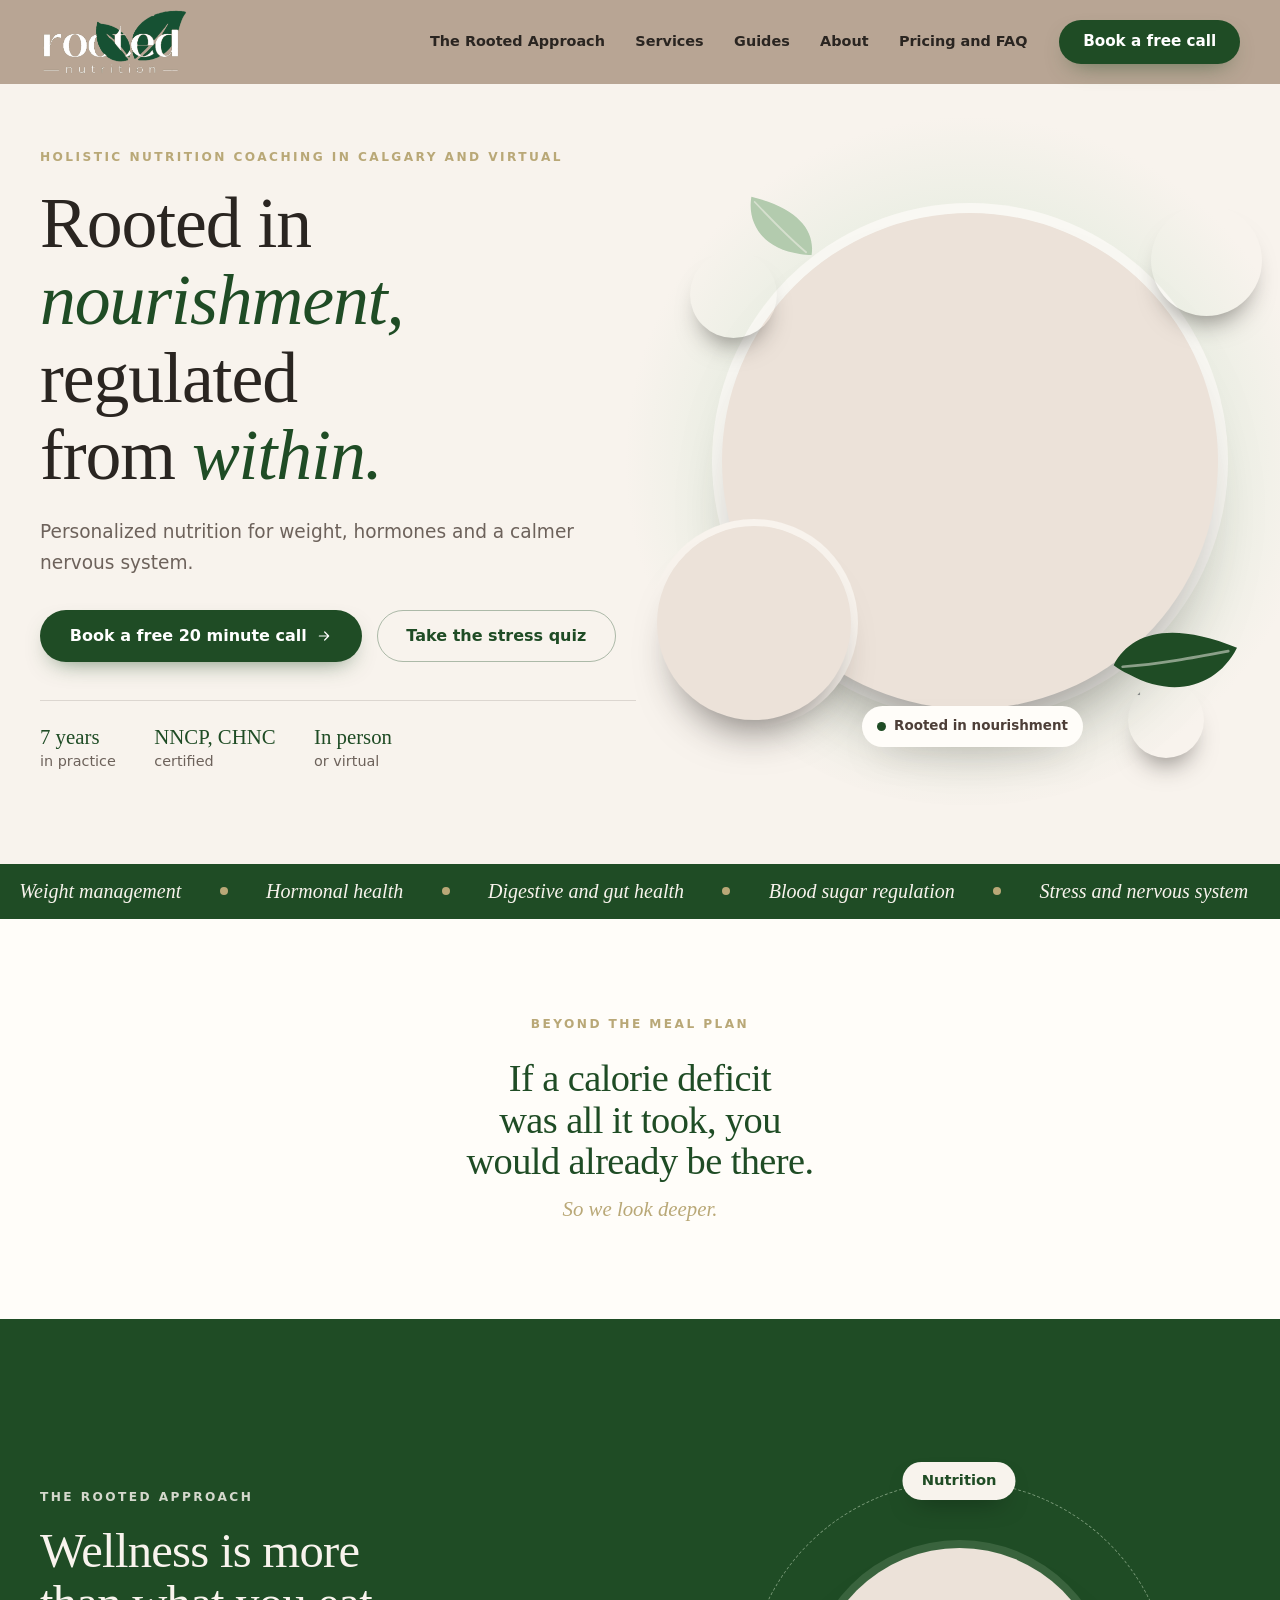
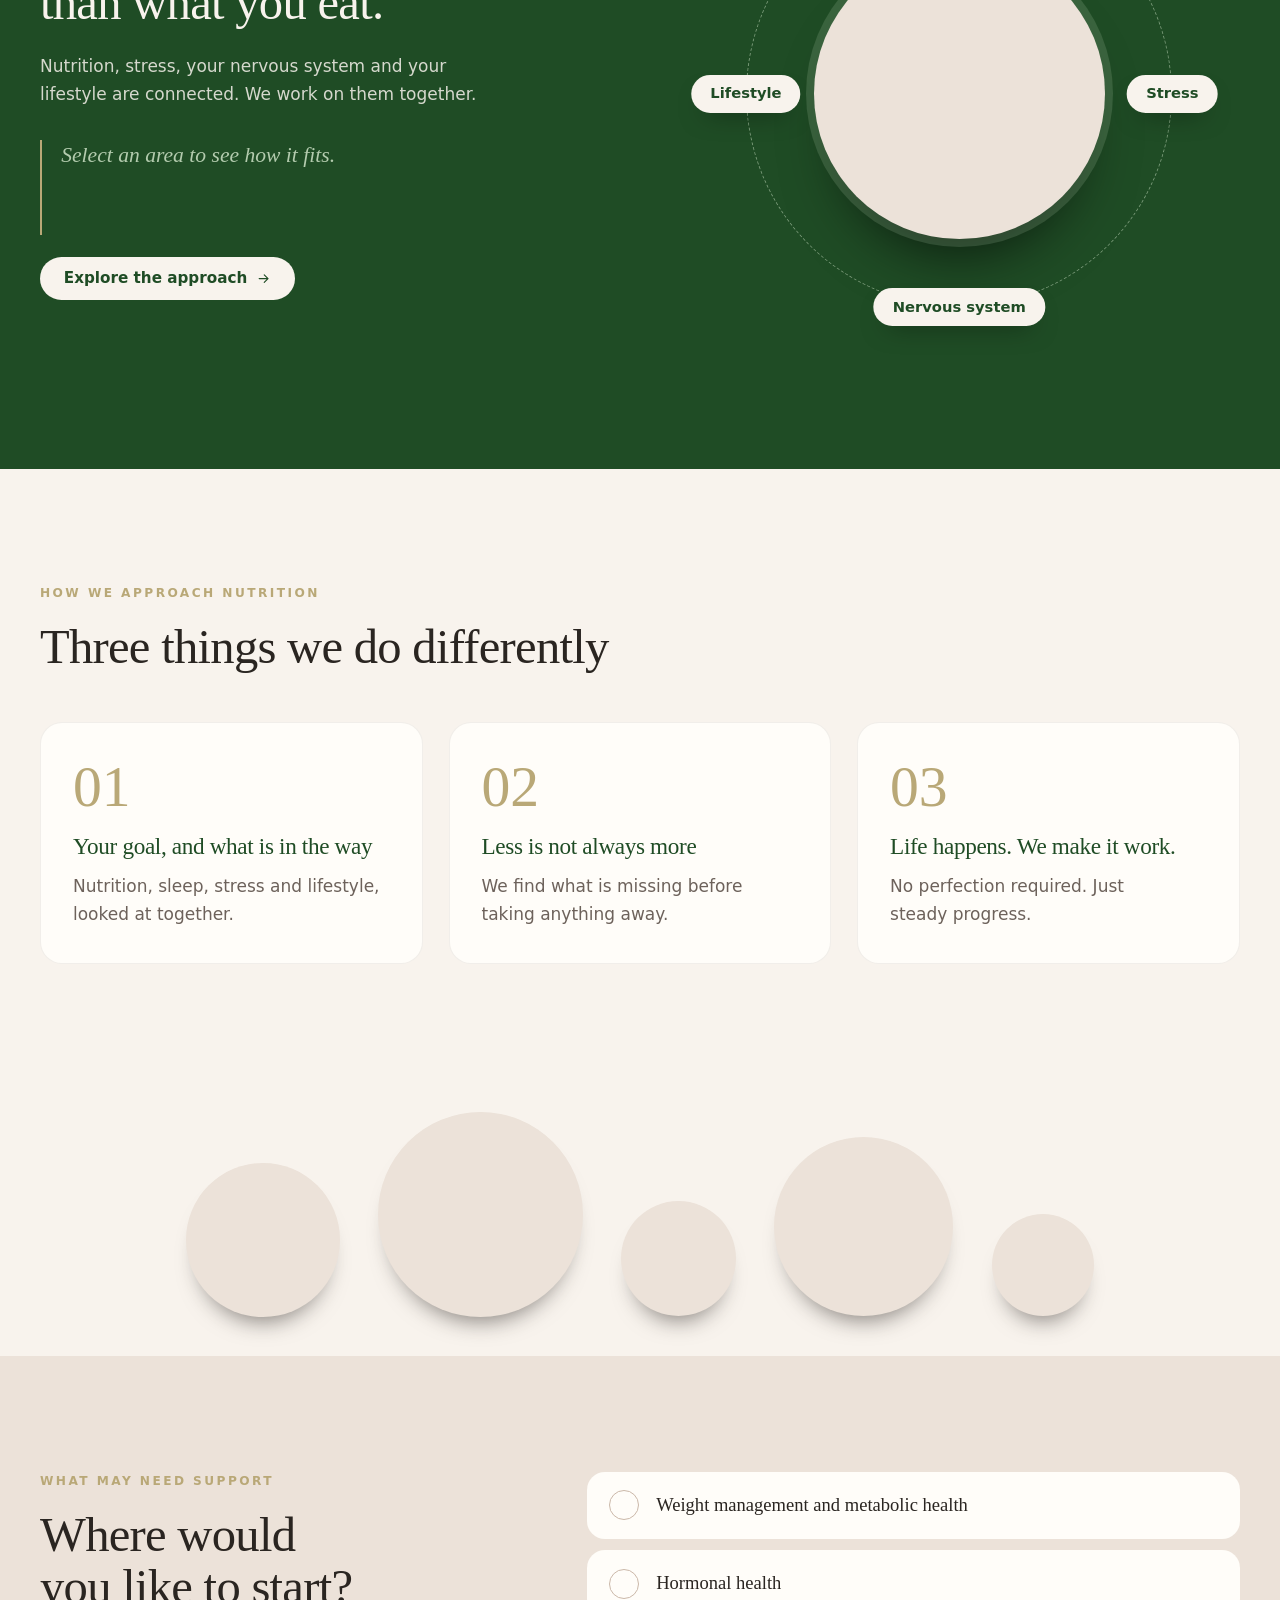
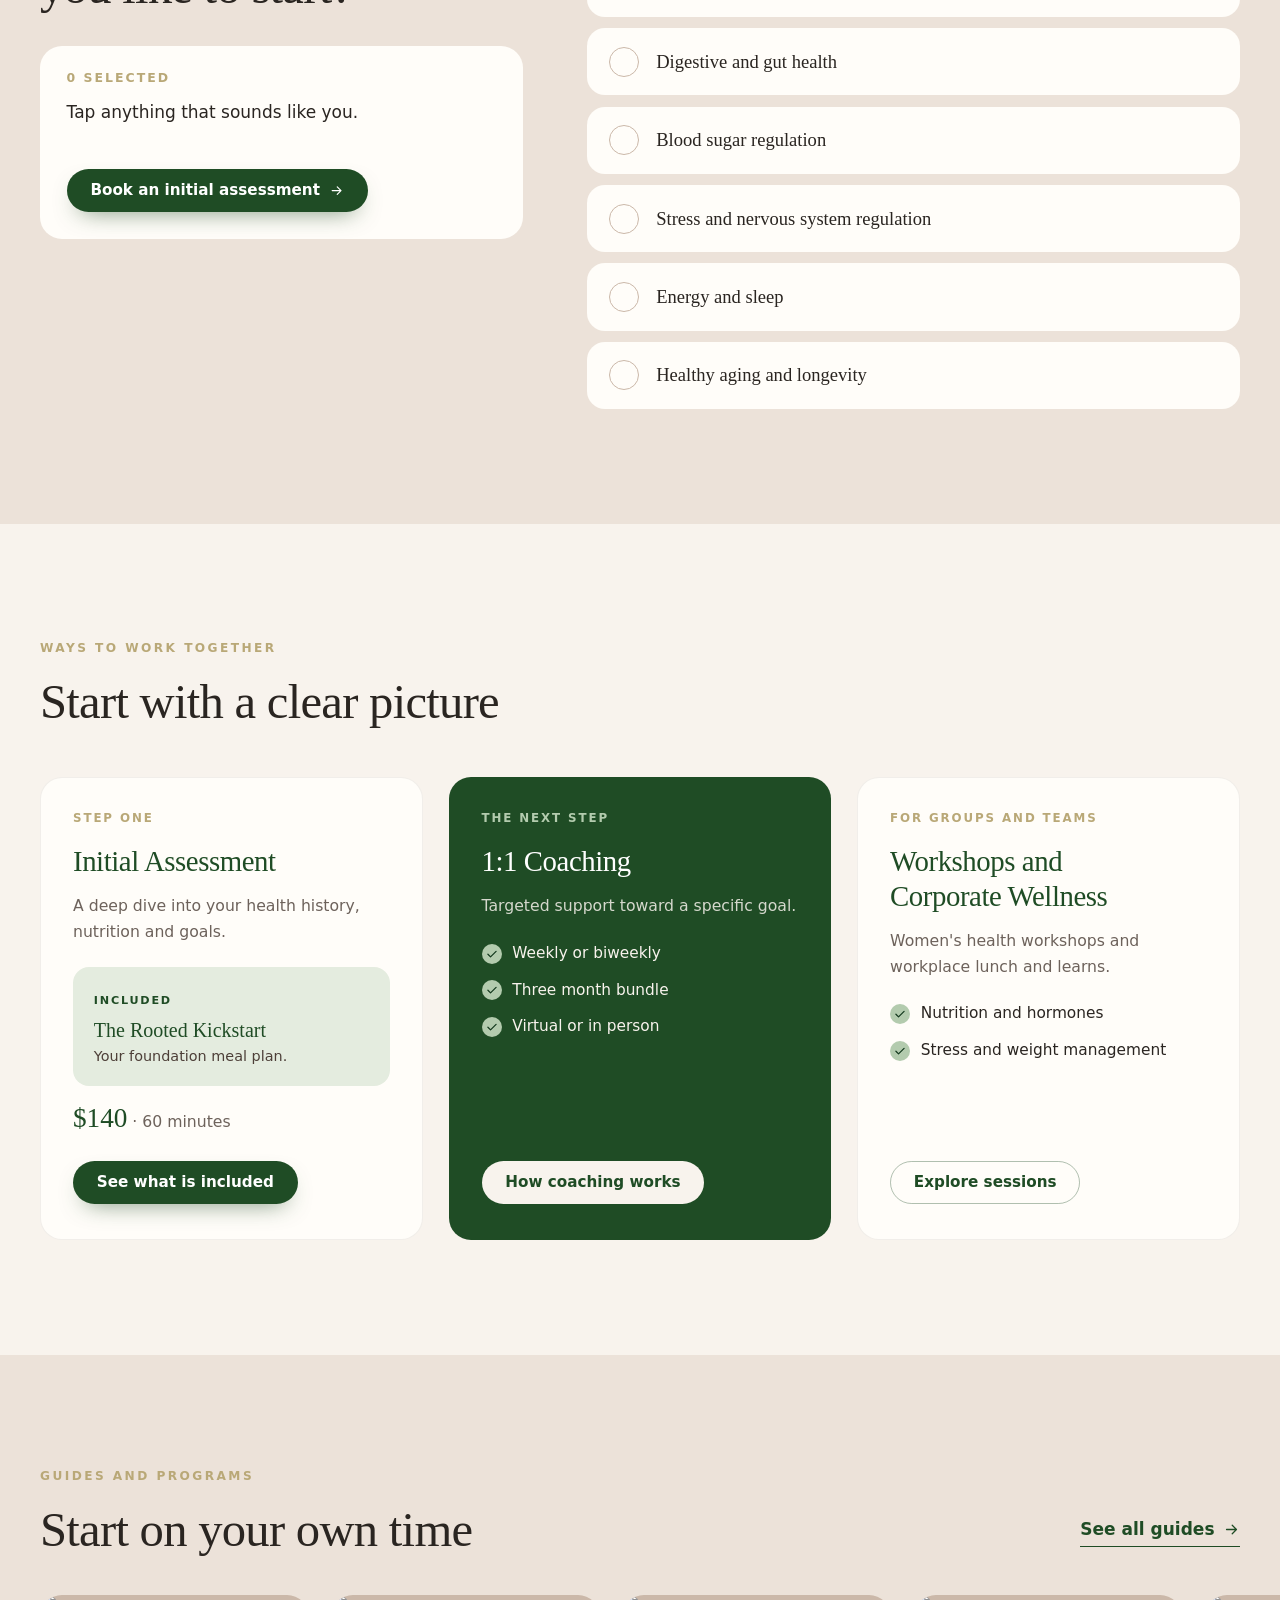
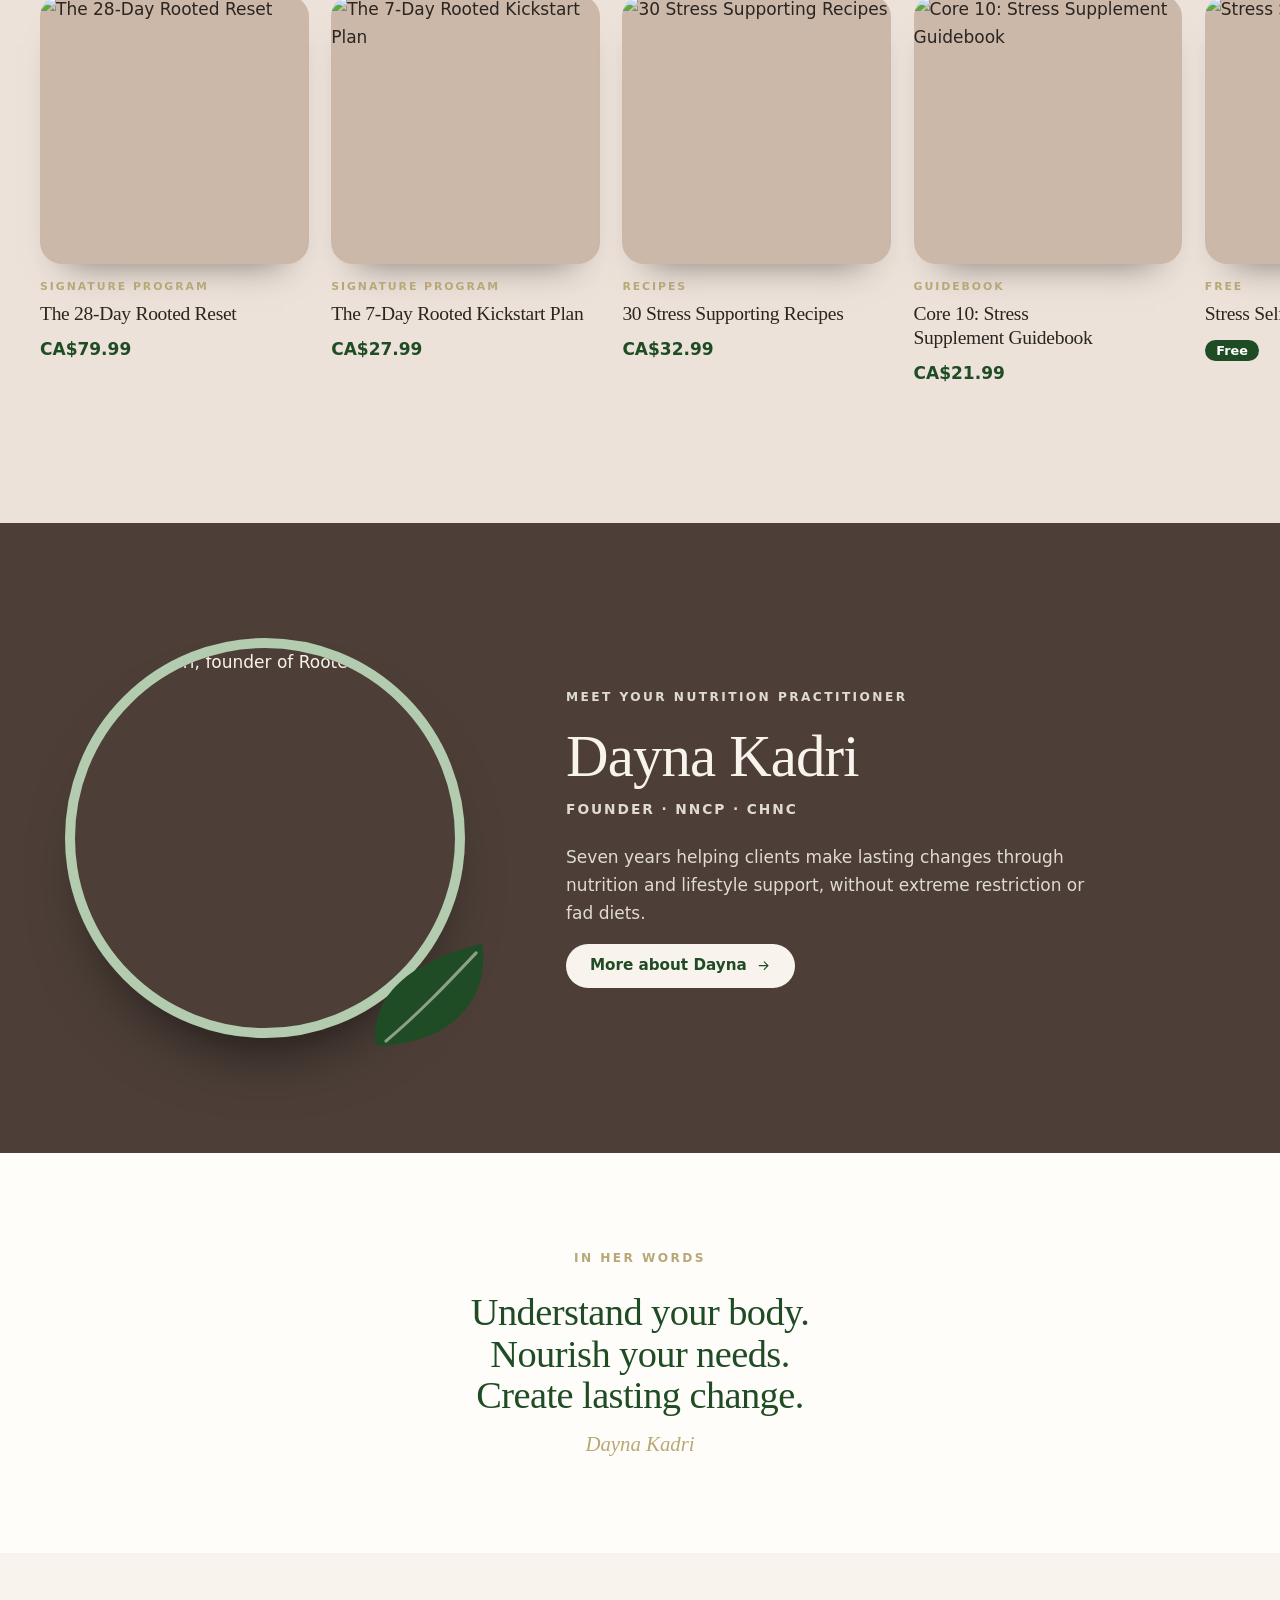
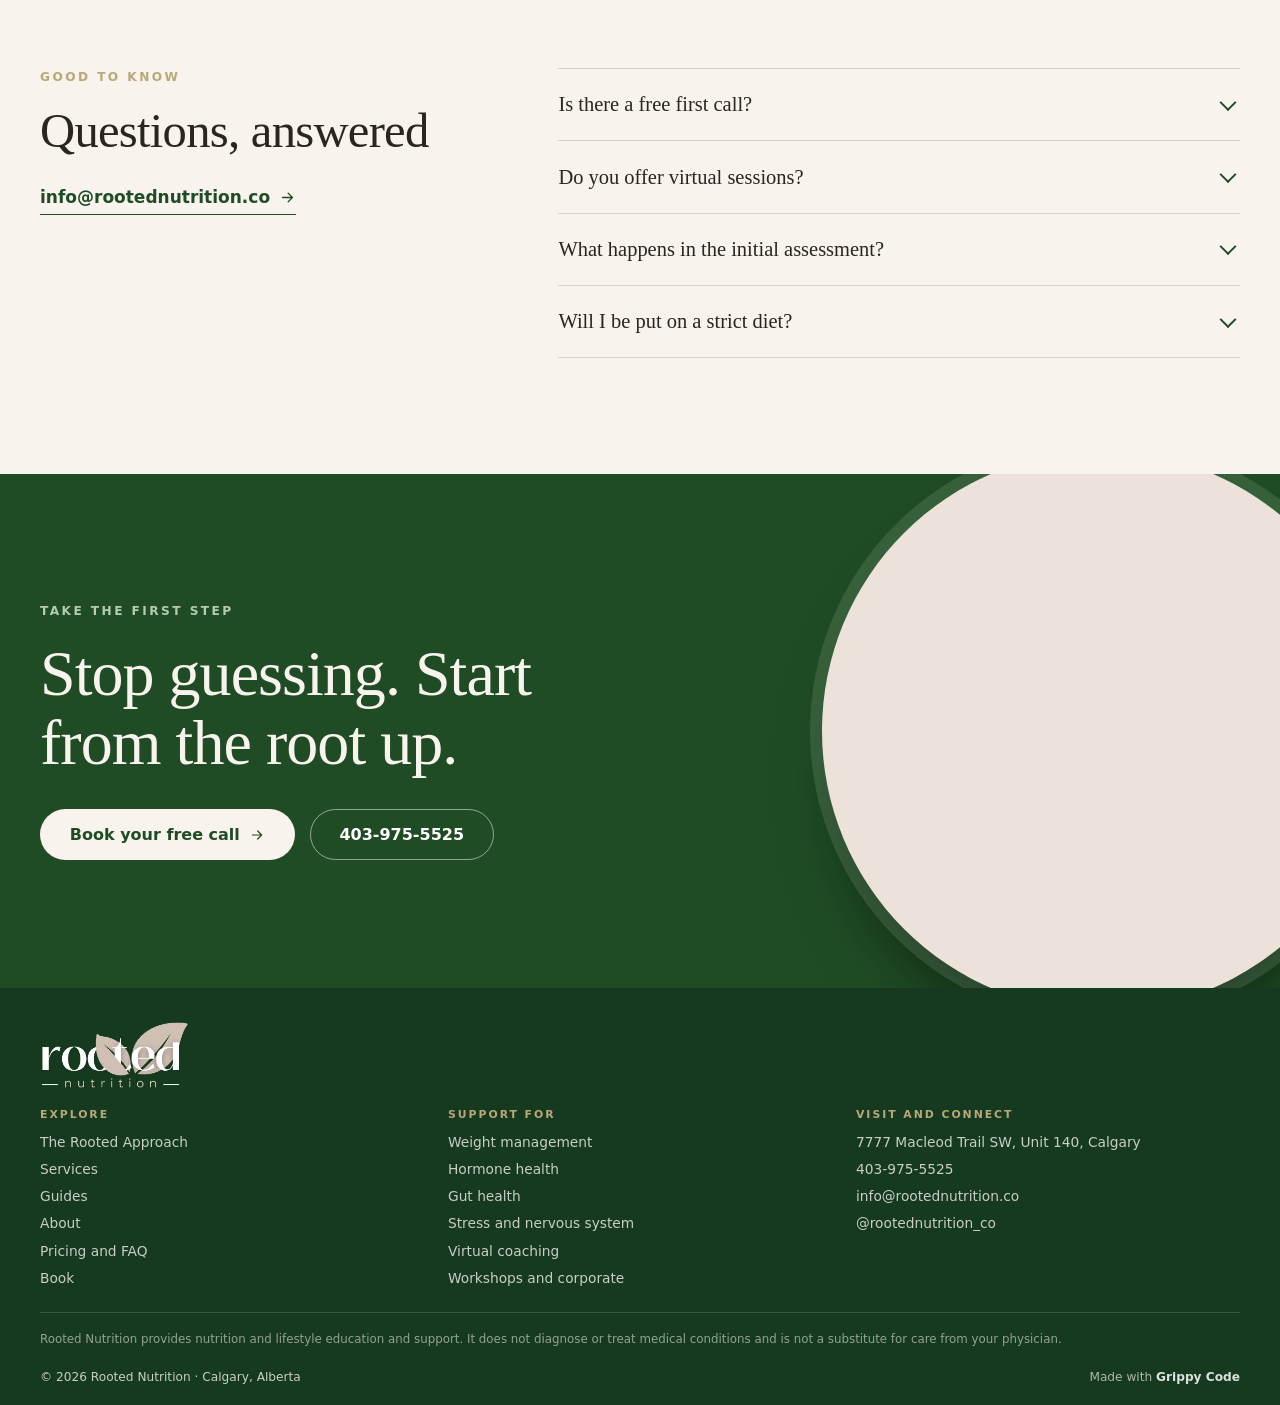
==== commit 92d54b81: "Add index.html" ====
--- a/index.html
+++ b/index.html
@@ -23,7 +23,7 @@
 <link rel="preconnect" href="https://fonts.googleapis.com">
 <link rel="preconnect" href="https://fonts.gstatic.com" crossorigin>
 <link href="https://fonts.googleapis.com/css2?family=Fraunces:ital,opsz,wght,SOFT@0,9..144,300..700,0..100;1,9..144,300..700,0..100&family=Montserrat:wght@400;500;600;700&display=swap" rel="stylesheet">
-<link rel="stylesheet" href="assets/css/site.css?v=1791547176">
+<link rel="stylesheet" href="assets/css/site.css?v=1791547545">
 <script type="application/ld+json">
 {"@context": "https://schema.org", "@type": "LocalBusiness", "@id": "https://rootednutrition.co/#business", "name": "Rooted Nutrition",
  "description": "Personalized holistic nutrition coaching for weight management, hormone health and nervous system regulation. In person in Calgary or virtual.",
@@ -76,9 +76,9 @@
     </div>
     <div class="stage" aria-hidden="true">
       <div class="stage__halo"></div>
-      <div class="plate plate--main" data-spin=".1"><img src="https://images.unsplash.com/photo-1684160244466-b89ef03b7638?auto=format&fit=crop&w=760&h=760&q=72" alt="" decoding="async" width="760" height="760" style="scale:1.1;translate:0% 0%"></div>
-      <div class="stage__orbit" data-spin=".06"><div class="plate orb orb--0" ><img src="https://images.unsplash.com/photo-1573066778058-03dbee2c5a0c?auto=format&fit=crop&w=360&h=360&q=72" alt="" decoding="async" width="360" height="360" style="scale:2.04;translate:-2% 3.5%"></div><div class="plate orb orb--1" ><img src="https://images.unsplash.com/photo-1706362099931-c76fa6ca67e3?auto=format&fit=crop&w=360&h=360&q=72" alt="" decoding="async" width="360" height="360" style="scale:1.32;translate:-1% 1%"></div><div class="plate orb orb--2" ><img src="https://images.unsplash.com/photo-1653192317885-b175cdd33f88?auto=format&fit=crop&w=360&h=360&q=72" alt="" decoding="async" width="360" height="360" style="scale:1.13;translate:0% -2%"></div></div>
-      <div class="plate plate--bowl" data-spin="-.16" data-float="60"><img src="https://images.unsplash.com/photo-1729769218931-435e9a261149?auto=format&fit=crop&w=600&h=600&q=72" alt="" loading="lazy" decoding="async" width="600" height="600" style="scale:1.16;translate:0% 0%"></div>
+      <div class="plate plate--main" data-spin=".1"><img src="https://images.unsplash.com/photo-1684160244466-b89ef03b7638?auto=format&fit=crop&w=760&h=760&q=72" alt="" decoding="async" width="760" height="760" style="scale:1.269;translate:7.6% 0.9%"></div>
+      <div class="stage__orbit" data-spin=".06"><div class="plate orb orb--0" ><img src="https://images.unsplash.com/photo-1573066778058-03dbee2c5a0c?auto=format&fit=crop&w=360&h=360&q=72" alt="" decoding="async" width="360" height="360" style="scale:1.866;translate:-0.9% 0.9%"></div><div class="plate orb orb--1" ><img src="https://images.unsplash.com/photo-1706362099931-c76fa6ca67e3?auto=format&fit=crop&w=360&h=360&q=72" alt="" decoding="async" width="360" height="360" style="scale:1.25;translate:-0.0% -7.5%"></div><div class="plate orb orb--2" ><img src="https://images.unsplash.com/photo-1653192317885-b175cdd33f88?auto=format&fit=crop&w=360&h=360&q=72" alt="" decoding="async" width="360" height="360" style="scale:1.25;translate:-1.3% -0.0%"></div></div>
+      <div class="plate plate--bowl" data-spin="-.16" data-float="60"><img src="https://images.unsplash.com/photo-1729769218931-435e9a261149?auto=format&fit=crop&w=600&h=600&q=72" alt="" loading="lazy" decoding="async" width="600" height="600" style="scale:1.176;translate:0.4% -8.2%"></div>
       <svg class="stage__leaf stage__leaf--a" data-float="-70"><use href="#leaf"/></svg>
       <svg class="stage__leaf stage__leaf--b" data-float="90"><use href="#leaf"/></svg>
       <div class="chip"><span></span>Rooted in nourishment</div>
@@ -92,7 +92,7 @@
   <div class="slice__stage">
     <p class="eyebrow slice__label">Beyond the meal plan</p>
     <div class="slice__text"><h2>If a calorie deficit was all it took, you would already be there.</h2><p>So we look deeper.</p></div>
-    <div class="slice__fruit" aria-hidden="true"><div class="wedge wedge--tl"><img src="https://images.unsplash.com/photo-1573066778058-03dbee2c5a0c?auto=format&fit=crop&w=640&h=640&q=72" alt="" decoding="async" width="640" height="640" style="scale:2.04;translate:-2% 3.5%"></div><div class="wedge wedge--tr"><img src="https://images.unsplash.com/photo-1573066778058-03dbee2c5a0c?auto=format&fit=crop&w=640&h=640&q=72" alt="" decoding="async" width="640" height="640" style="scale:2.04;translate:-2% 3.5%"></div><div class="wedge wedge--bl"><img src="https://images.unsplash.com/photo-1573066778058-03dbee2c5a0c?auto=format&fit=crop&w=640&h=640&q=72" alt="" decoding="async" width="640" height="640" style="scale:2.04;translate:-2% 3.5%"></div><div class="wedge wedge--br"><img src="https://images.unsplash.com/photo-1573066778058-03dbee2c5a0c?auto=format&fit=crop&w=640&h=640&q=72" alt="" decoding="async" width="640" height="640" style="scale:2.04;translate:-2% 3.5%"></div><i class="slice__knife"></i><i class="slice__knife slice__knife--h"></i></div>
+    <div class="slice__fruit" aria-hidden="true"><div class="wedge wedge--tl"><img src="https://images.unsplash.com/photo-1573066778058-03dbee2c5a0c?auto=format&fit=crop&w=640&h=640&q=72" alt="" decoding="async" width="640" height="640" style="scale:1.866;translate:-0.9% 0.9%"></div><div class="wedge wedge--tr"><img src="https://images.unsplash.com/photo-1573066778058-03dbee2c5a0c?auto=format&fit=crop&w=640&h=640&q=72" alt="" decoding="async" width="640" height="640" style="scale:1.866;translate:-0.9% 0.9%"></div><div class="wedge wedge--bl"><img src="https://images.unsplash.com/photo-1573066778058-03dbee2c5a0c?auto=format&fit=crop&w=640&h=640&q=72" alt="" decoding="async" width="640" height="640" style="scale:1.866;translate:-0.9% 0.9%"></div><div class="wedge wedge--br"><img src="https://images.unsplash.com/photo-1573066778058-03dbee2c5a0c?auto=format&fit=crop&w=640&h=640&q=72" alt="" decoding="async" width="640" height="640" style="scale:1.866;translate:-0.9% 0.9%"></div><i class="slice__knife"></i><i class="slice__knife slice__knife--h"></i></div>
   </div>
 </section>
 
@@ -107,7 +107,7 @@
     </div>
     <div class="orbit" role="group" aria-label="The four connected areas of the Rooted Approach" data-fade>
       <div class="orbit__ring"></div>
-      <div class="plate orbit__core" data-spin=".12"><img src="https://images.unsplash.com/photo-1729769218931-435e9a261149?auto=format&fit=crop&w=700&h=700&q=72" alt="" decoding="async" width="700" height="700" style="scale:1.16;translate:0% 0%"></div>
+      <div class="plate orbit__core" data-spin=".12"><img src="https://images.unsplash.com/photo-1729769218931-435e9a261149?auto=format&fit=crop&w=700&h=700&q=72" alt="" decoding="async" width="700" height="700" style="scale:1.176;translate:0.4% -8.2%"></div>
       <button class="orbit__node orbit__node--n" data-t="What you eat, how much, and when. We look for what is missing first.">Nutrition</button>
       <button class="orbit__node orbit__node--e" data-t="Stress changes appetite, cravings and digestion. Your plan has to work on hard days too.">Stress</button>
       <button class="orbit__node orbit__node--s" data-t="A body that feels safe digests, sleeps and recovers better.">Nervous system</button>
@@ -122,7 +122,7 @@
     <div class="steps__grid"><article class="step" data-card><span class="step__n">01</span><h3>Your goal, and what is in the way</h3><p>Nutrition, sleep, stress and lifestyle, looked at together.</p></article><article class="step" data-card><span class="step__n">02</span><h3>Less is not always more</h3><p>We find what is missing before taking anything away.</p></article><article class="step" data-card><span class="step__n">03</span><h3>Life happens. We make it work.</h3><p>No perfection required. Just steady progress.</p></article></div>
   </div>
 </section>
-<div class="roll" aria-hidden="true"><div class="plate roll__item roll__item--0" ><img src="https://images.unsplash.com/photo-1706362099931-c76fa6ca67e3?auto=format&fit=crop&w=420&h=420&q=72" alt="" loading="lazy" decoding="async" width="420" height="420" style="scale:1.32;translate:-1% 1%"></div><div class="plate roll__item roll__item--1" ><img src="https://images.unsplash.com/photo-1729769218931-435e9a261149?auto=format&fit=crop&w=420&h=420&q=72" alt="" loading="lazy" decoding="async" width="420" height="420" style="scale:1.16;translate:0% 0%"></div><div class="plate roll__item roll__item--2" ><img src="https://images.unsplash.com/photo-1653192317885-b175cdd33f88?auto=format&fit=crop&w=420&h=420&q=72" alt="" loading="lazy" decoding="async" width="420" height="420" style="scale:1.13;translate:0% -2%"></div><div class="plate roll__item roll__item--3" ><img src="https://images.unsplash.com/photo-1684160244466-b89ef03b7638?auto=format&fit=crop&w=420&h=420&q=72" alt="" loading="lazy" decoding="async" width="420" height="420" style="scale:1.1;translate:0% 0%"></div><div class="plate roll__item roll__item--4" ><img src="https://images.unsplash.com/photo-1756361945824-a56f4e1aa5ac?auto=format&fit=crop&w=420&h=420&q=72" alt="" loading="lazy" decoding="async" width="420" height="420" style="scale:1.56;translate:8.5% -3%"></div></div>
+<div class="roll" aria-hidden="true"><div class="plate roll__item roll__item--0" ><img src="https://images.unsplash.com/photo-1706362099931-c76fa6ca67e3?auto=format&fit=crop&w=420&h=420&q=72" alt="" loading="lazy" decoding="async" width="420" height="420" style="scale:1.25;translate:-0.0% -7.5%"></div><div class="plate roll__item roll__item--1" ><img src="https://images.unsplash.com/photo-1729769218931-435e9a261149?auto=format&fit=crop&w=420&h=420&q=72" alt="" loading="lazy" decoding="async" width="420" height="420" style="scale:1.176;translate:0.4% -8.2%"></div><div class="plate roll__item roll__item--2" ><img src="https://images.unsplash.com/photo-1653192317885-b175cdd33f88?auto=format&fit=crop&w=420&h=420&q=72" alt="" loading="lazy" decoding="async" width="420" height="420" style="scale:1.25;translate:-1.3% -0.0%"></div><div class="plate roll__item roll__item--3" ><img src="https://images.unsplash.com/photo-1684160244466-b89ef03b7638?auto=format&fit=crop&w=420&h=420&q=72" alt="" loading="lazy" decoding="async" width="420" height="420" style="scale:1.269;translate:7.6% 0.9%"></div><div class="plate roll__item roll__item--4" ><img src="https://images.unsplash.com/photo-1756361945824-a56f4e1aa5ac?auto=format&fit=crop&w=420&h=420&q=72" alt="" loading="lazy" decoding="async" width="420" height="420" style="scale:1.515;translate:6.1% 1.5%"></div></div>
 
 <section class="support" id="support">
   <div class="wrap support__grid">
@@ -205,7 +205,7 @@
   <div class="slice__stage">
     <p class="eyebrow slice__label">In her words</p>
     <div class="slice__text"><h2>Understand your body. Nourish your needs. Create lasting change.</h2><p>Dayna Kadri</p></div>
-    <div class="slice__fruit" aria-hidden="true"><div class="wedge wedge--tl"><img src="https://images.unsplash.com/photo-1706362099931-c76fa6ca67e3?auto=format&fit=crop&w=640&h=640&q=72" alt="" decoding="async" width="640" height="640" style="scale:1.32;translate:-1% 1%"></div><div class="wedge wedge--tr"><img src="https://images.unsplash.com/photo-1706362099931-c76fa6ca67e3?auto=format&fit=crop&w=640&h=640&q=72" alt="" decoding="async" width="640" height="640" style="scale:1.32;translate:-1% 1%"></div><div class="wedge wedge--bl"><img src="https://images.unsplash.com/photo-1706362099931-c76fa6ca67e3?auto=format&fit=crop&w=640&h=640&q=72" alt="" decoding="async" width="640" height="640" style="scale:1.32;translate:-1% 1%"></div><div class="wedge wedge--br"><img src="https://images.unsplash.com/photo-1706362099931-c76fa6ca67e3?auto=format&fit=crop&w=640&h=640&q=72" alt="" decoding="async" width="640" height="640" style="scale:1.32;translate:-1% 1%"></div><i class="slice__knife"></i><i class="slice__knife slice__knife--h"></i></div>
+    <div class="slice__fruit" aria-hidden="true"><div class="wedge wedge--tl"><img src="https://images.unsplash.com/photo-1706362099931-c76fa6ca67e3?auto=format&fit=crop&w=640&h=640&q=72" alt="" decoding="async" width="640" height="640" style="scale:1.25;translate:-0.0% -7.5%"></div><div class="wedge wedge--tr"><img src="https://images.unsplash.com/photo-1706362099931-c76fa6ca67e3?auto=format&fit=crop&w=640&h=640&q=72" alt="" decoding="async" width="640" height="640" style="scale:1.25;translate:-0.0% -7.5%"></div><div class="wedge wedge--bl"><img src="https://images.unsplash.com/photo-1706362099931-c76fa6ca67e3?auto=format&fit=crop&w=640&h=640&q=72" alt="" decoding="async" width="640" height="640" style="scale:1.25;translate:-0.0% -7.5%"></div><div class="wedge wedge--br"><img src="https://images.unsplash.com/photo-1706362099931-c76fa6ca67e3?auto=format&fit=crop&w=640&h=640&q=72" alt="" decoding="async" width="640" height="640" style="scale:1.25;translate:-0.0% -7.5%"></div><i class="slice__knife"></i><i class="slice__knife slice__knife--h"></i></div>
   </div>
 </section>
 
@@ -218,7 +218,7 @@
 </section>
 
 <section class="book" id="book">
-  <div class="plate book__plate" data-spin=".14"><img src="https://images.unsplash.com/photo-1684160244466-b89ef03b7638?auto=format&fit=crop&w=760&h=760&q=72" alt="" loading="lazy" decoding="async" width="760" height="760" style="scale:1.1;translate:0% 0%"></div>
+  <div class="plate book__plate" data-spin=".14"><img src="https://images.unsplash.com/photo-1684160244466-b89ef03b7638?auto=format&fit=crop&w=760&h=760&q=72" alt="" loading="lazy" decoding="async" width="760" height="760" style="scale:1.269;translate:7.6% 0.9%"></div>
   <div class="wrap book__grid"><div class="book__copy">
     <p class="eyebrow eyebrow--light" data-fade>Take the first step</p>
     <h2 data-split>Stop guessing. Start from the root up.</h2>
@@ -253,6 +253,6 @@
 
 <script src="https://cdnjs.cloudflare.com/ajax/libs/gsap/3.12.5/gsap.min.js" defer></script>
 <script src="https://cdnjs.cloudflare.com/ajax/libs/gsap/3.12.5/ScrollTrigger.min.js" defer></script>
-<script src="assets/js/site.js?v=1791547176" defer></script>
+<script src="assets/js/site.js?v=1791547545" defer></script>
 </body>
 </html>
--- a/assets/css/site.css
+++ b/assets/css/site.css
@@ -510,3 +510,20 @@
 .scroll-tl .root__leaf--4 { animation-range: 68% 73%; }
 .scroll-tl .root__leaf--5 { animation-range: 86% 91%; }
 .hero:not(.hero--page) h1 { font-size: clamp(2.6rem, 5.6vw, 4.8rem); }
+
+/* slimmer footer; copyright on the left, Grippy Code credit on the right */
+.foot { padding: 2rem 0 1.1rem; }
+.foot__in { gap: 1.1rem; }
+.foot__logo { width: 150px; }
+.foot__cols { gap: 1.5rem; padding: .2rem 0 1.1rem; }
+.foot__cols h4 { margin-bottom: .6rem; font-size: .68rem; }
+.foot__cols a { font-size: .86rem; margin-bottom: .28rem; }
+.foot__legal { font-size: .74rem; max-width: none; }
+.foot__bar { display: flex; justify-content: space-between; align-items: center; gap: 1rem 2rem; flex-wrap: wrap; }
+.foot__copy, .foot__credit { font-size: .76rem; margin: 0; }
+.foot__credit { margin-left: auto; text-align: right; }
+@media (max-width: 980px) {
+  .foot__bar { flex-direction: column; justify-content: center; gap: .3rem; }
+  .foot__credit { margin-left: 0; text-align: center; }
+}
+@media (max-width: 600px) { .foot { padding: 1.8rem 0 5.2rem; } }
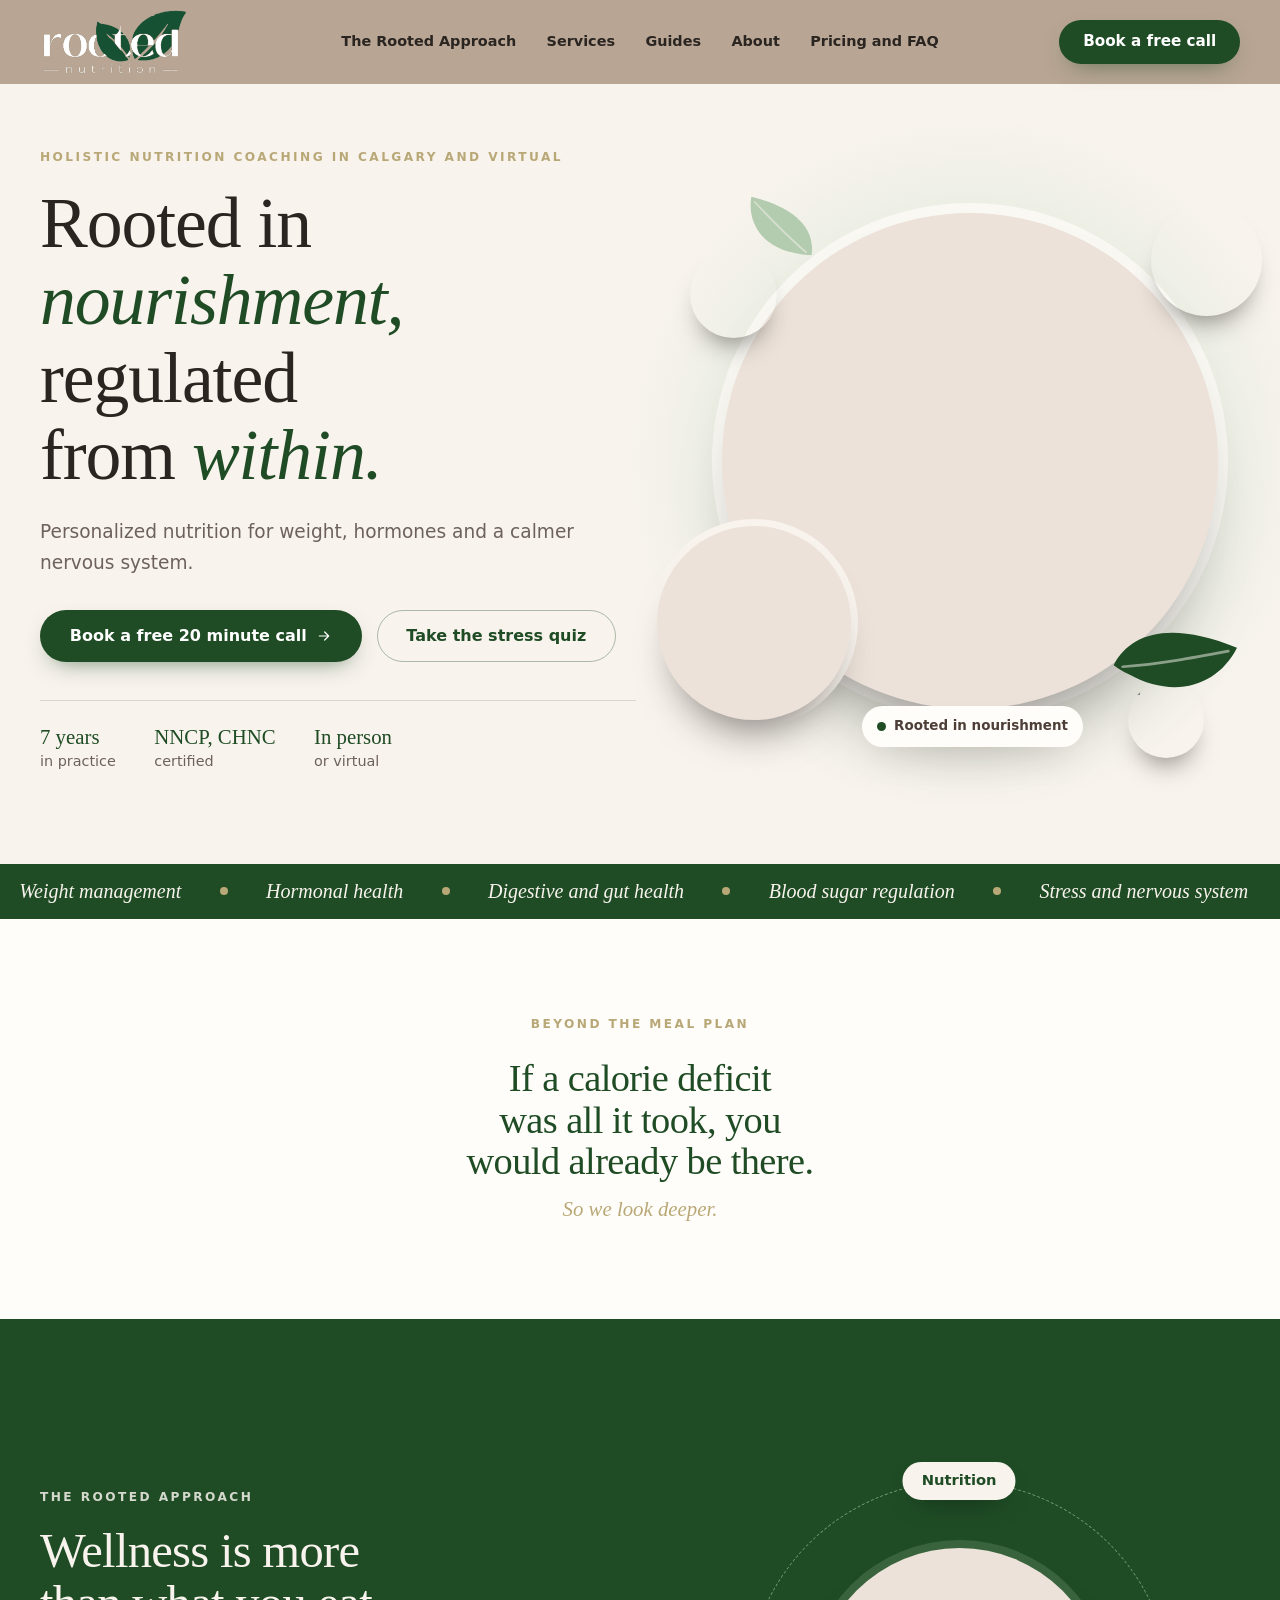
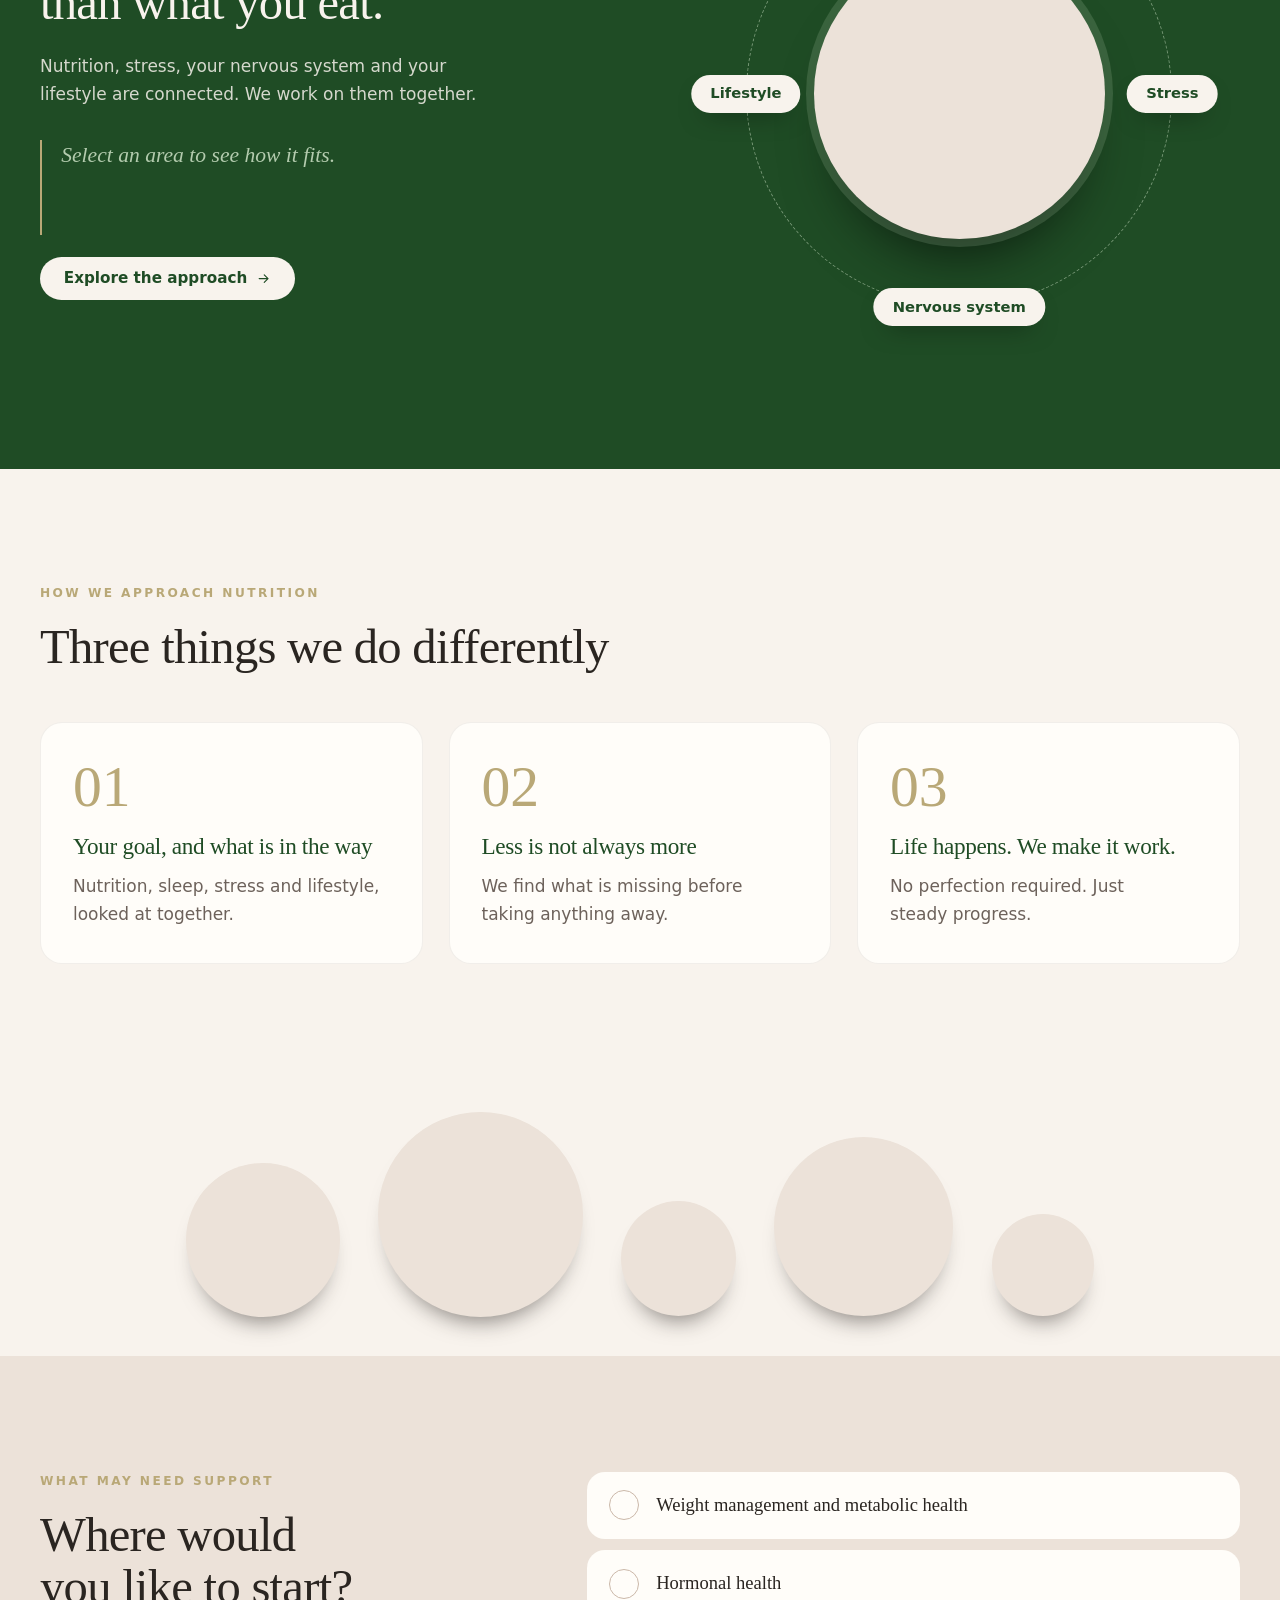
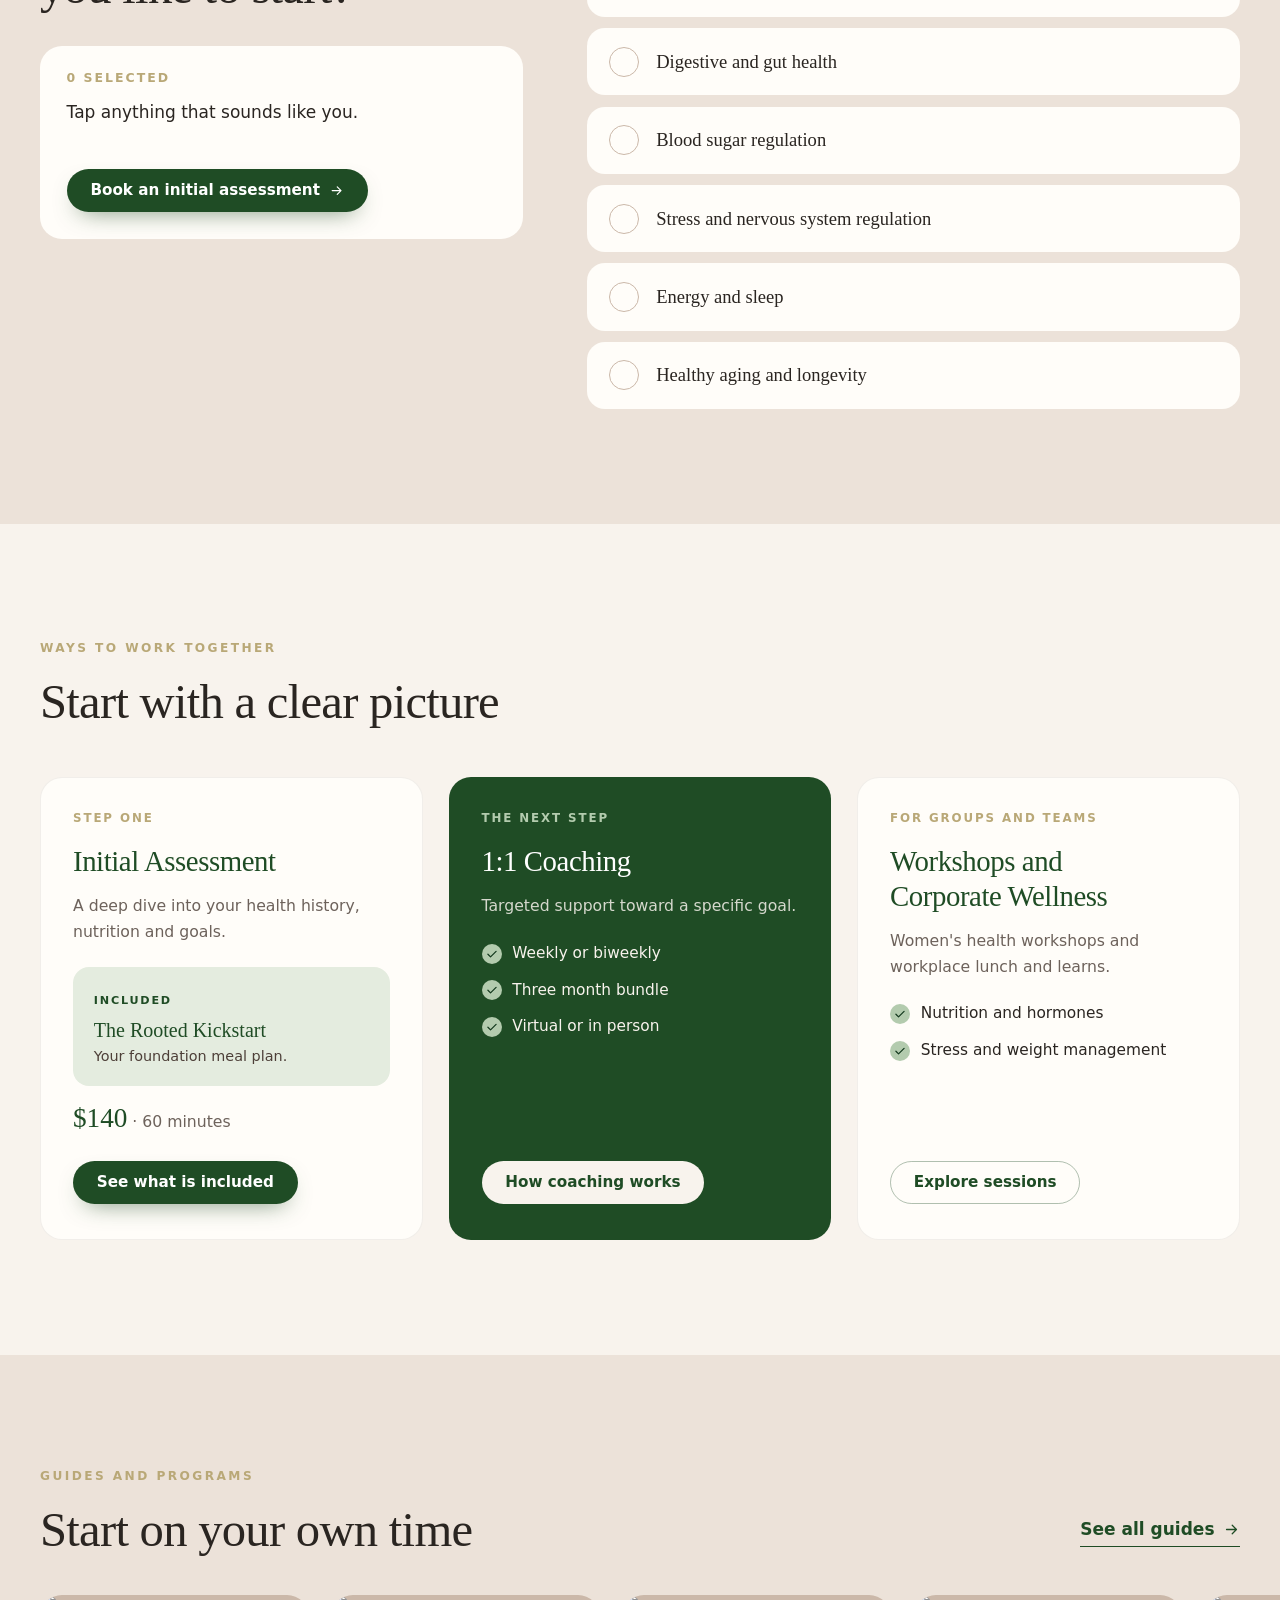
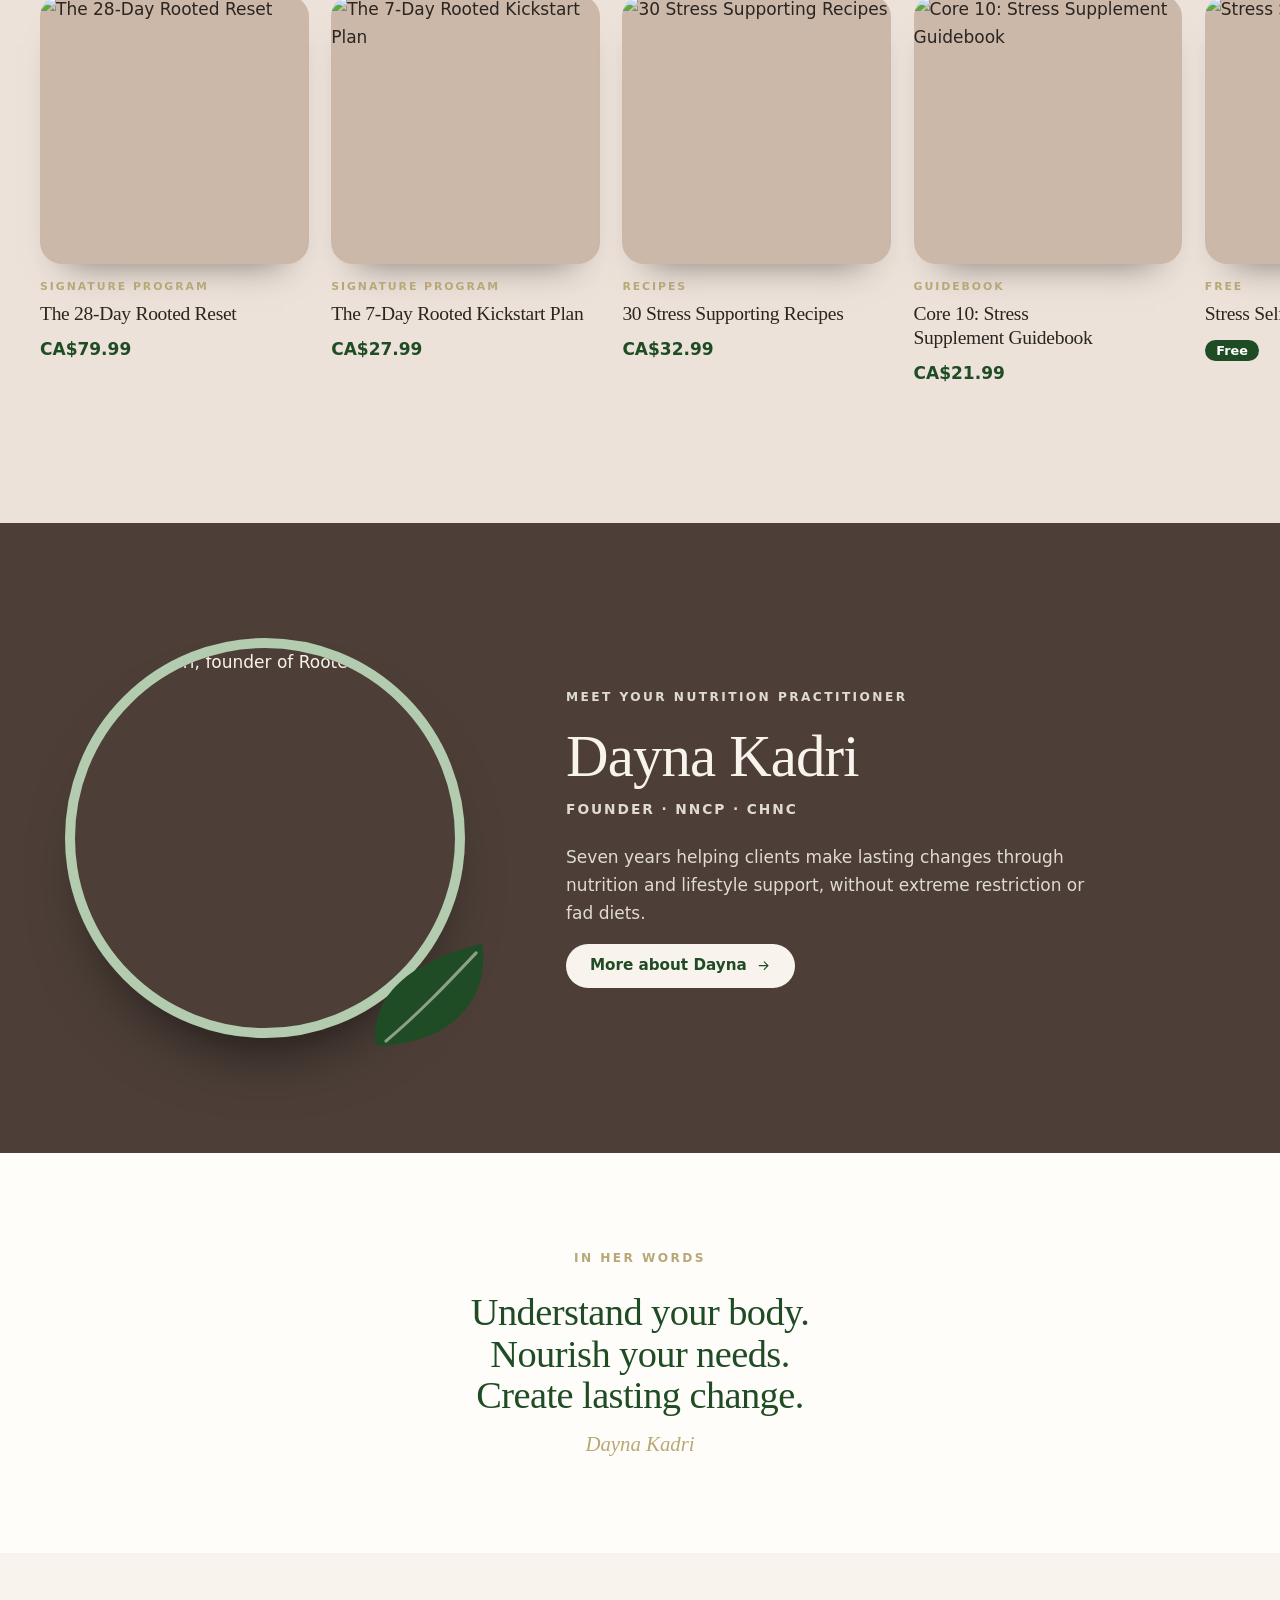
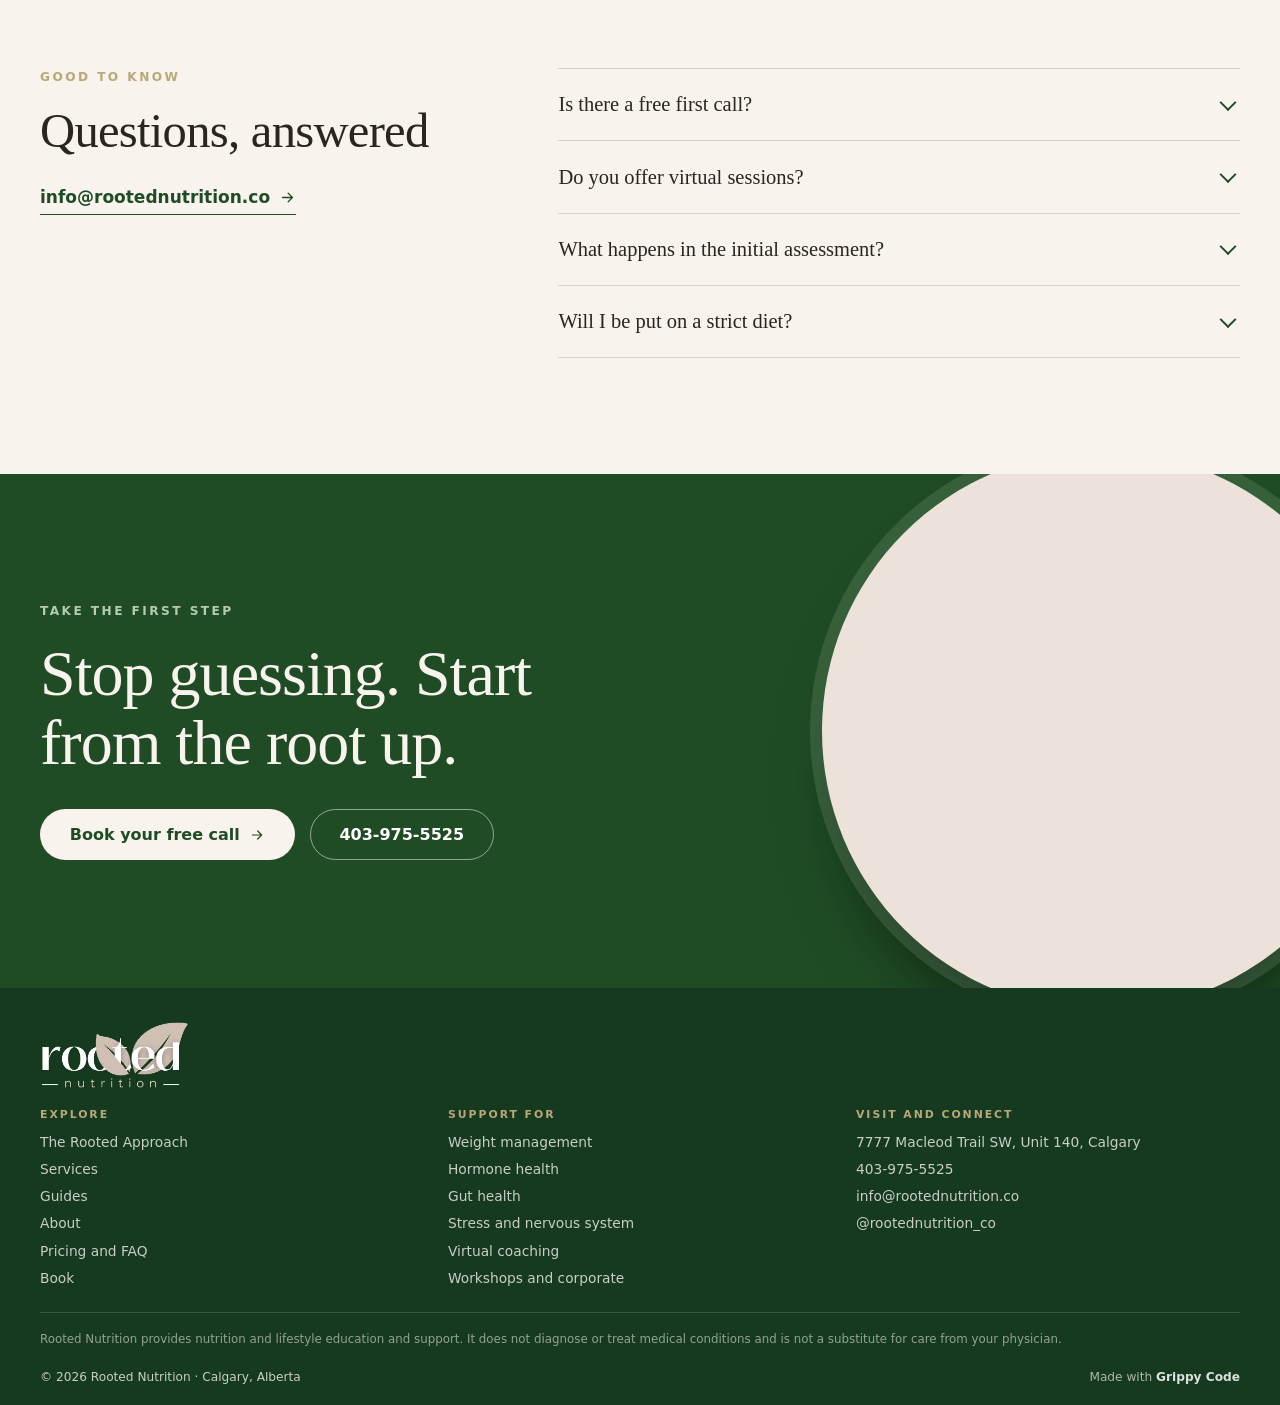
==== commit b1663a02: "Add index.html" ====
--- a/index.html
+++ b/index.html
@@ -23,7 +23,7 @@
 <link rel="preconnect" href="https://fonts.googleapis.com">
 <link rel="preconnect" href="https://fonts.gstatic.com" crossorigin>
 <link href="https://fonts.googleapis.com/css2?family=Fraunces:ital,opsz,wght,SOFT@0,9..144,300..700,0..100;1,9..144,300..700,0..100&family=Montserrat:wght@400;500;600;700&display=swap" rel="stylesheet">
-<link rel="stylesheet" href="assets/css/site.css?v=1791547545">
+<link rel="stylesheet" href="assets/css/site.css?v=1791560050">
 <script type="application/ld+json">
 {"@context": "https://schema.org", "@type": "LocalBusiness", "@id": "https://rootednutrition.co/#business", "name": "Rooted Nutrition",
  "description": "Personalized holistic nutrition coaching for weight management, hormone health and nervous system regulation. In person in Calgary or virtual.",
@@ -253,6 +253,6 @@
 
 <script src="https://cdnjs.cloudflare.com/ajax/libs/gsap/3.12.5/gsap.min.js" defer></script>
 <script src="https://cdnjs.cloudflare.com/ajax/libs/gsap/3.12.5/ScrollTrigger.min.js" defer></script>
-<script src="assets/js/site.js?v=1791547545" defer></script>
+<script src="assets/js/site.js?v=1791560050" defer></script>
 </body>
 </html>
--- a/assets/css/site.css
+++ b/assets/css/site.css
@@ -526,4 +526,14 @@
   .foot__bar { flex-direction: column; justify-content: center; gap: .3rem; }
   .foot__credit { margin-left: 0; text-align: center; }
 }
-@media (max-width: 600px) { .foot { padding: 1.8rem 0 5.2rem; } }+@media (max-width: 600px) { .foot { padding: 1.8rem 0 5.2rem; } }
+
+/* menu sits in the exact middle of the header: logo left, links centre, button right */
+@media (min-width: 981px) {
+  .nav__in { display: grid; grid-template-columns: 1fr auto 1fr; }
+  .nav__logo { justify-self: start; }
+  .nav__links { margin: 0; }
+  .nav__cta { justify-self: end; }
+}
+/* the vine hugs the left edge of the screen */
+.root { left: clamp(10px, 1.6vw, 34px); }
